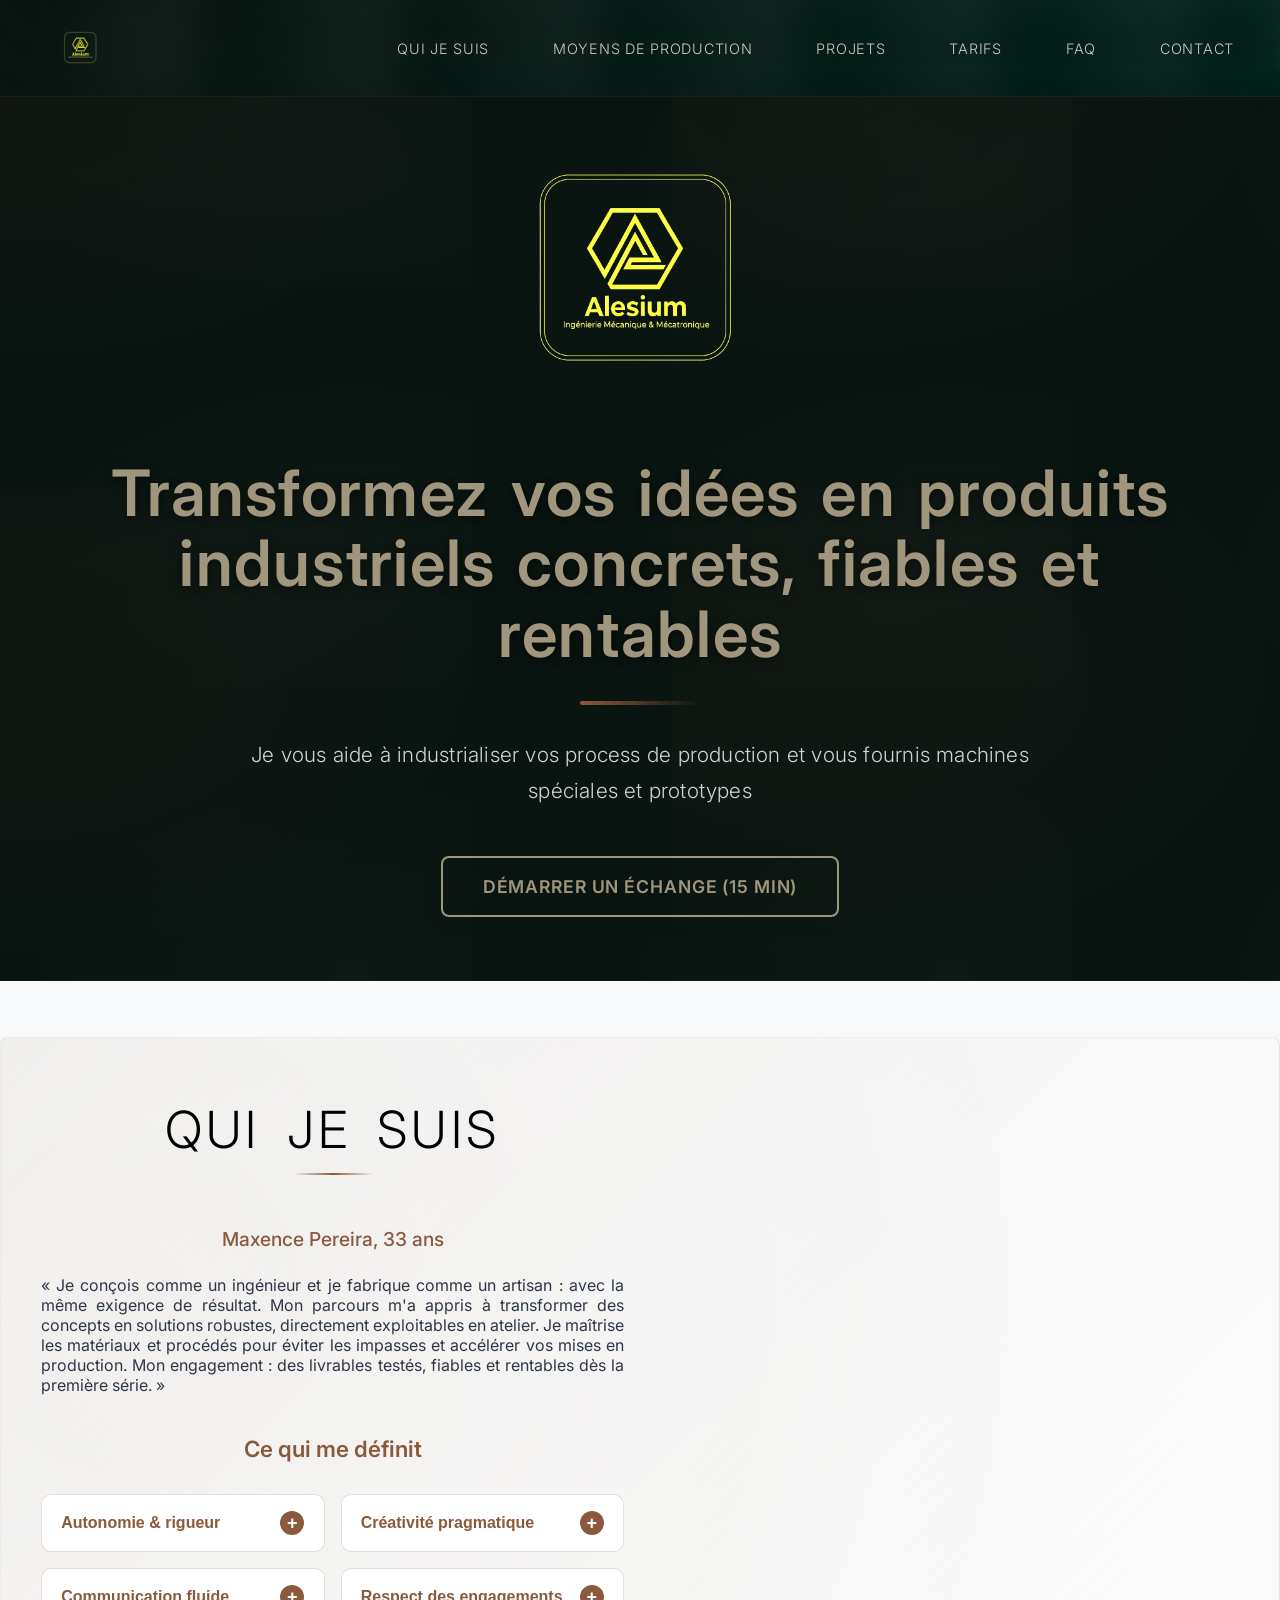
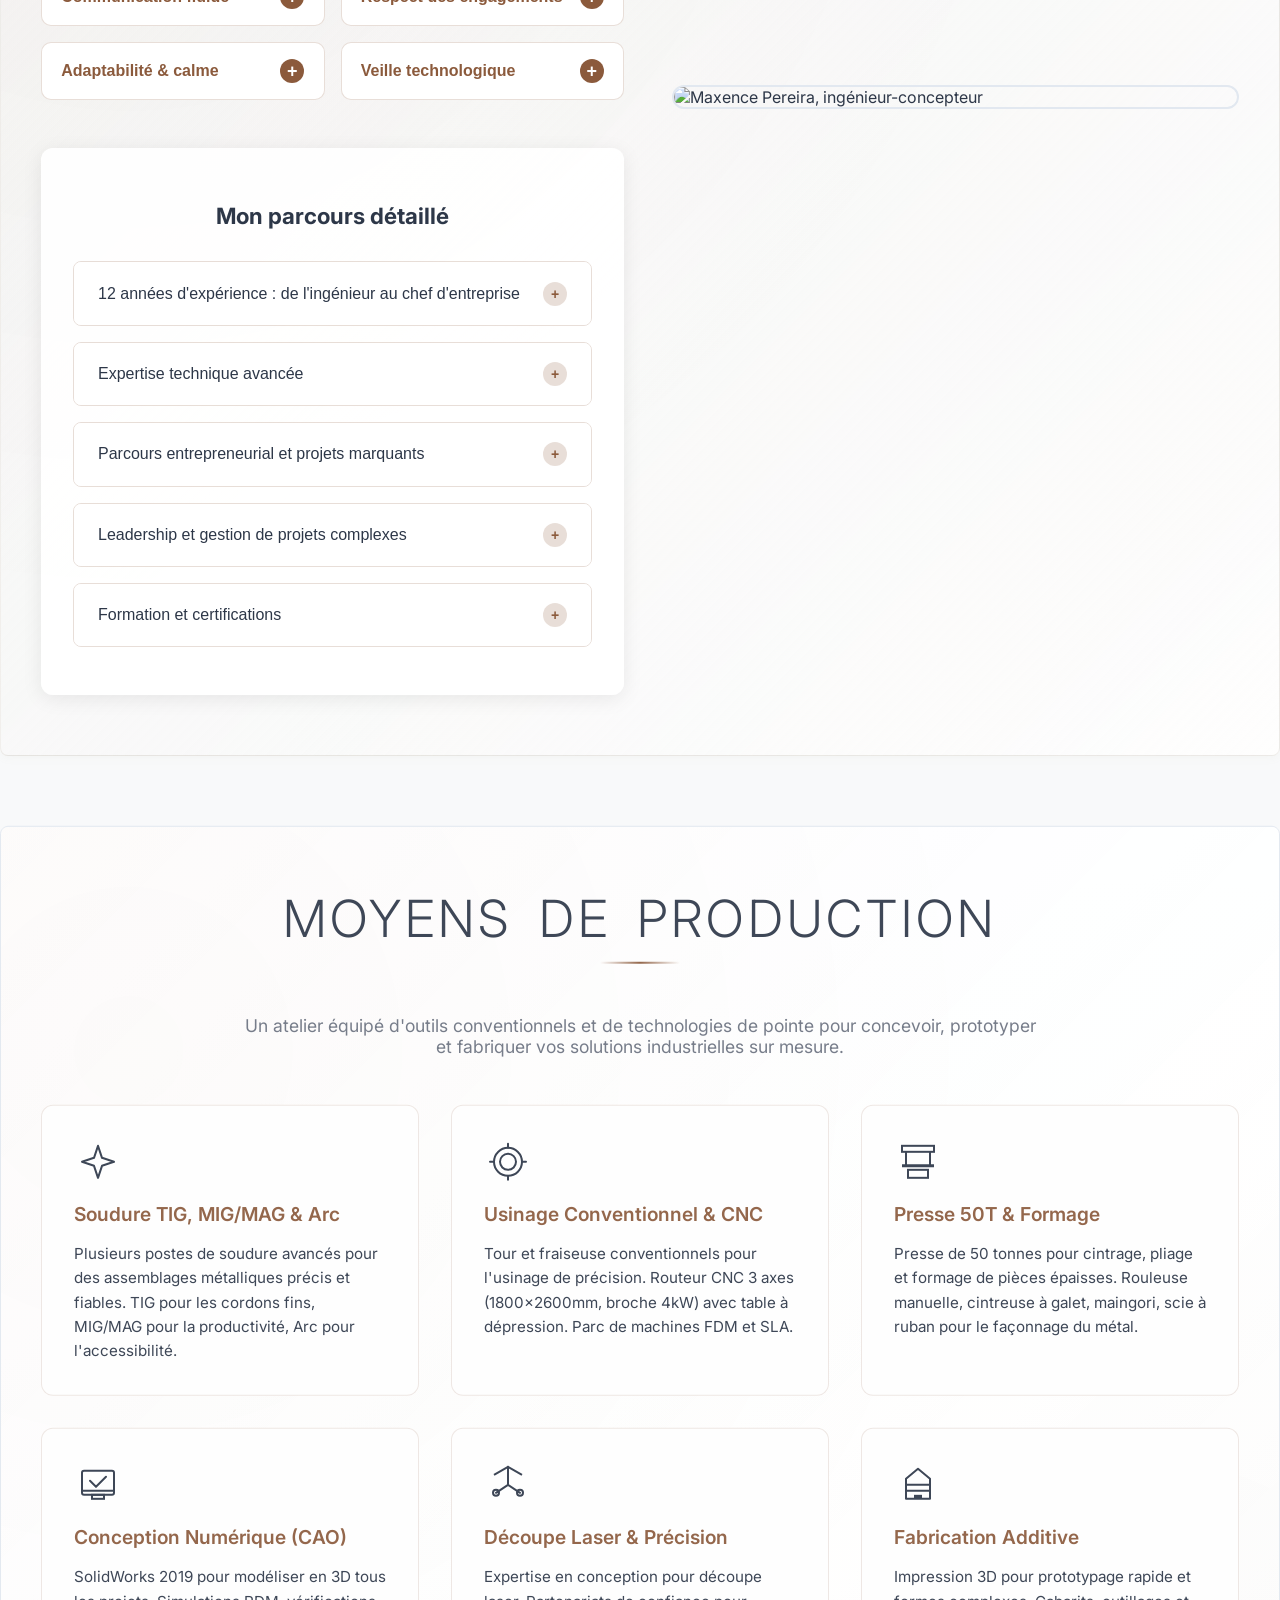
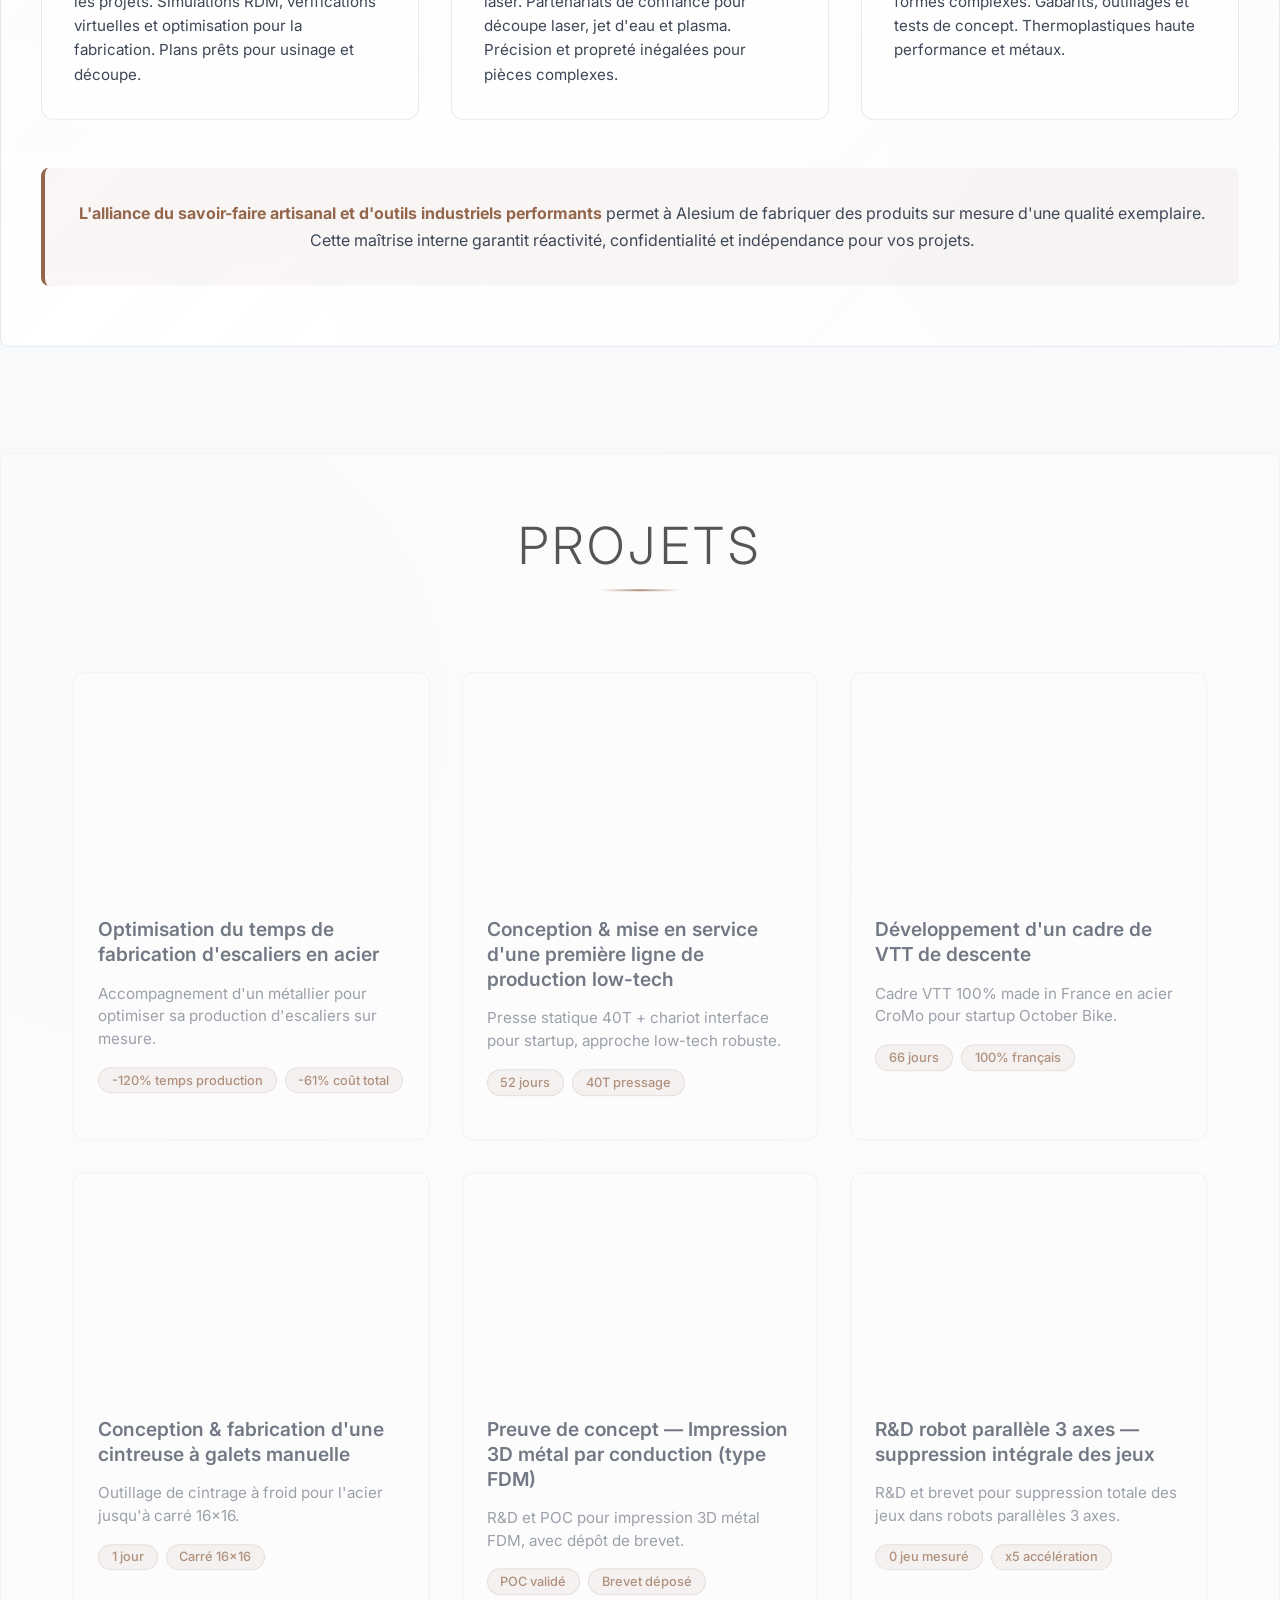
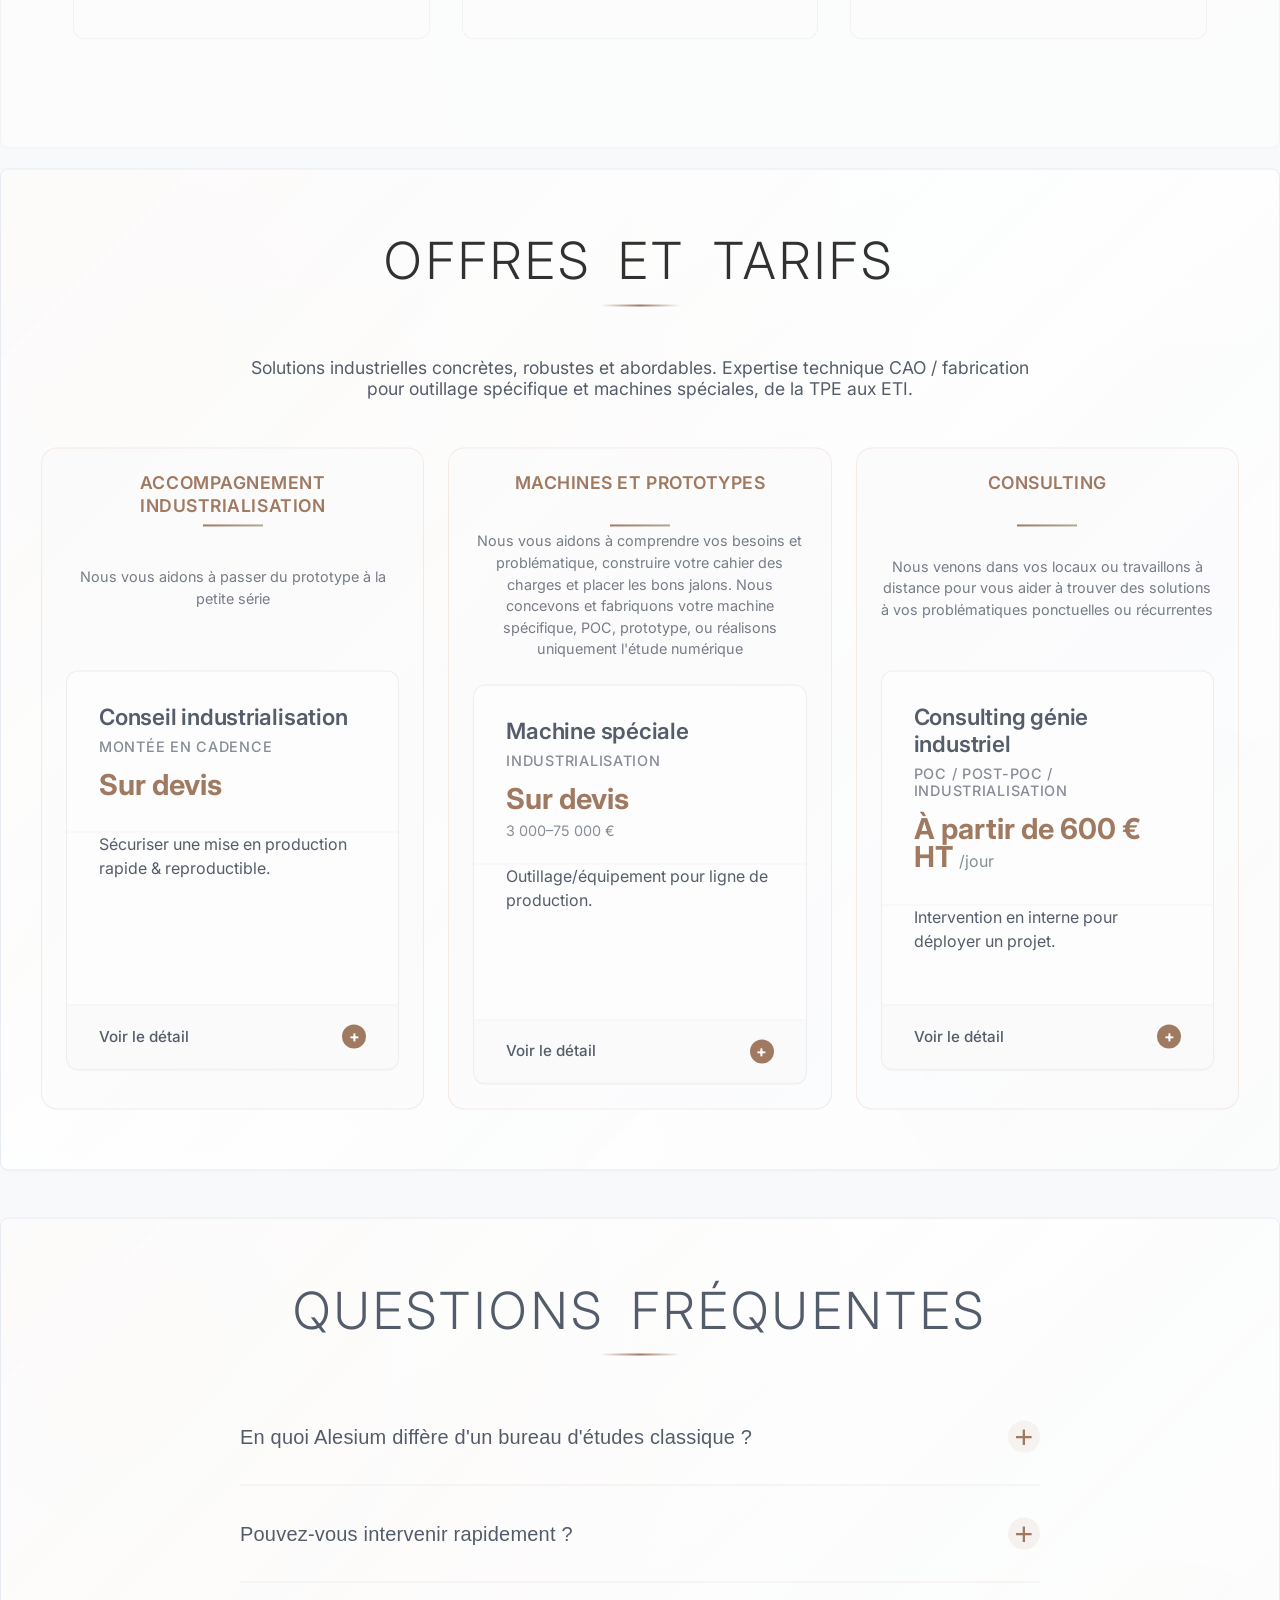
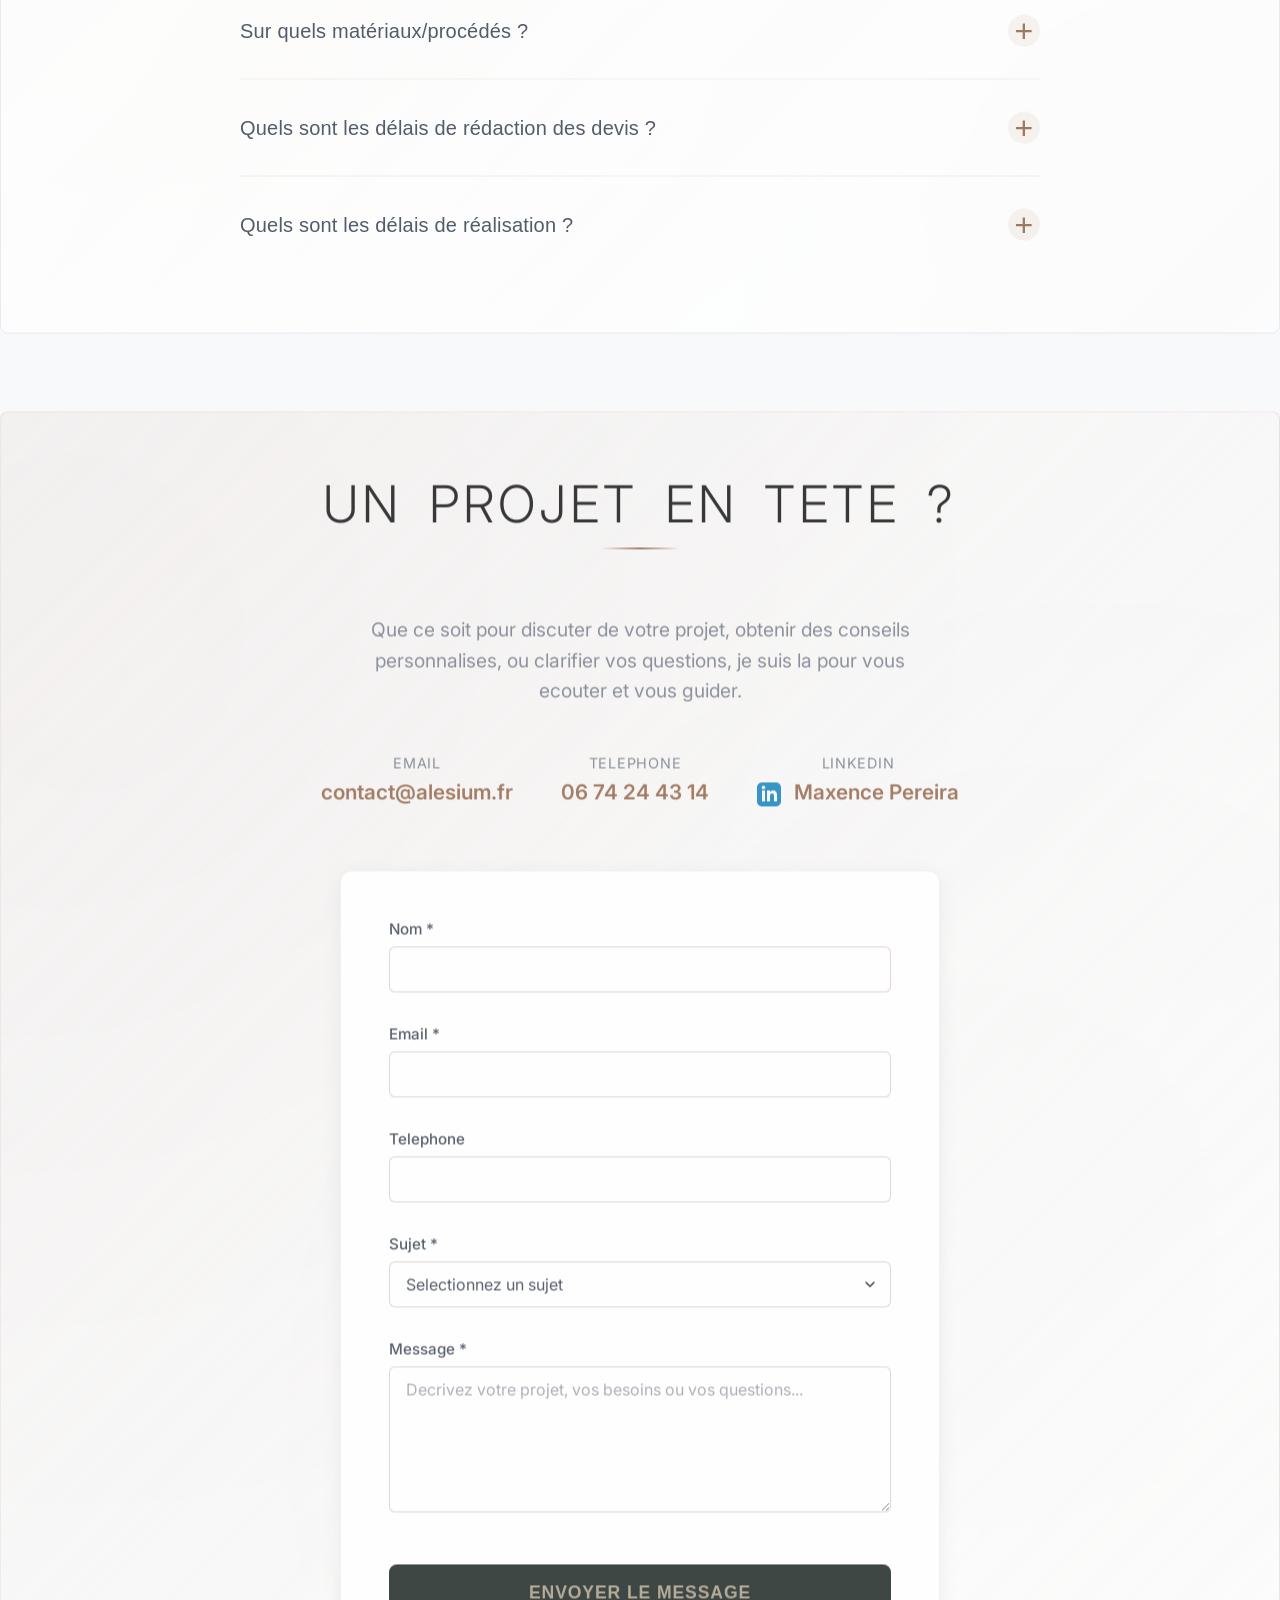
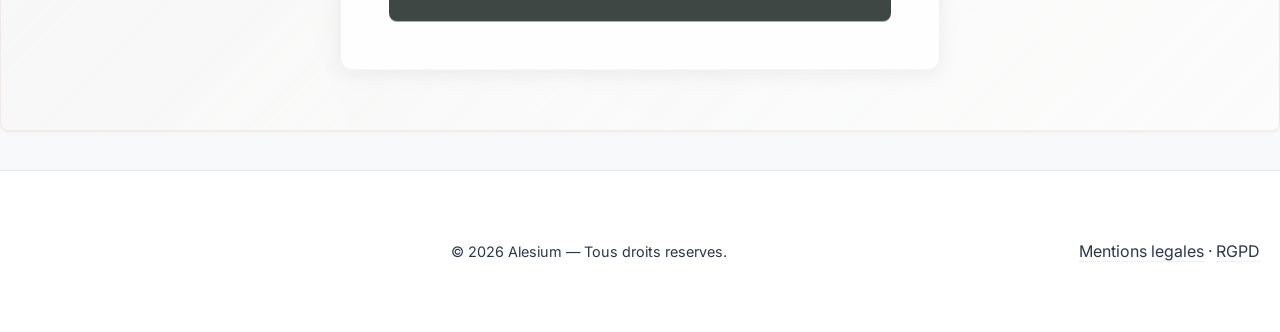
==== docs/index.html @ 97523b1f "auto-commit for 4438b7f5-5a1b-474a-a897-a542fad4460b" ====
<!DOCTYPE html>
<html lang="fr">
<head>
    <meta charset="utf-8">
    <meta name="viewport" content="width=device-width,initial-scale=1">
    
    <!-- Title & Description -->
    <title>Alesium — Du concept à la production fiable et rentable</title>
    <meta name="description" content="Conseil en industrialisation pour PME et artisans industriels. Machines spéciales, prototypes, R&D et accompagnement de la conception à la production.">
    
    <!-- Favicon -->
    <link rel="icon" type="image/x-icon" href="favicon.ico">
    <link rel="icon" type="image/png" sizes="32x32" href="assets/logos/favicon.ico">
    <link rel="apple-touch-icon" href="apple-touch-icon.png">
    
    <!-- Open Graph / Facebook / WhatsApp -->
    <meta property="og:type" content="website">
    <meta property="og:url" content="https://alesium.fr/">
    <meta property="og:title" content="Alesium — Ingénierie Industrielle">
    <meta property="og:description" content="Du concept à la production fiable et rentable. Machines spéciales, prototypes et R&D pour PME et artisans industriels.">
    <meta property="og:image" content="https://alesium.fr/logo-social.png">
    <meta property="og:image:width" content="512">
    <meta property="og:image:height" content="512">
    <meta property="og:locale" content="fr_FR">
    <meta property="og:site_name" content="Alesium">
    
    <!-- Twitter -->
    <meta name="twitter:card" content="summary">
    <meta name="twitter:url" content="https://alesium.fr/">
    <meta name="twitter:title" content="Alesium — Ingénierie Industrielle">
    <meta name="twitter:description" content="Du concept à la production fiable et rentable. Machines spéciales, prototypes et R&D.">
    <meta name="twitter:image" content="https://alesium.fr/logo-social.png">
    
    <!-- Additional Meta -->
    <meta name="author" content="Maxence Pereira">
    <meta name="theme-color" content="#1a1a1a">
    
    <!-- Fonts -->
    <link rel="preconnect" href="https://fonts.googleapis.com">
    <link rel="preconnect" href="https://fonts.gstatic.com" crossorigin>
    <link href="https://fonts.googleapis.com/css2?family=Inter:wght@400;500;600&display=swap" rel="stylesheet">
    
    <!-- Stylesheet -->
    <link href="assets/css/app.css" rel="stylesheet">
    
    <!-- Schema.org Structured Data for SEO and LLM Optimization -->
    <script type="application/ld+json">
    {
      "@context": "https://schema.org",
      "@type": "ProfessionalService",
      "name": "Alesium",
      "url": "https://alesium.fr",
      "logo": "https://alesium.fr/assets/logos/logo-alesium.png",
      "description": "Conseil en industrialisation, conception de machines spéciales, prototypes et R&D pour TPE, PME et ETI. Expertise en CAO/DAO SolidWorks, métallerie, mécano-soudure, maintenance industrielle et automatisation.",
      "founder": {
        "@type": "Person",
        "name": "Maxence Pereira",
        "jobTitle": "Ingénieur en Génie Industriel",
        "alumniOf": "IFMA - Institut Français de Mécanique Avancée",
        "knowsAbout": [
          "CAO/DAO SolidWorks",
          "Conception mécanique",
          "RDM - Résistance des Matériaux",
          "Métallerie",
          "Mécano-soudure",
          "Soudure TIG",
          "Soudure MIG/MAG",
          "Soudure à l'arc",
          "Usinage conventionnel",
          "Usinage CNC",
          "Fabrication additive",
          "Prototypage rapide",
          "Maintenance industrielle",
          "Maintenance préventive",
          "Maintenance curative",
          "MTBF/MTBO",
          "Automatisation",
          "AGV - Véhicules autoguidés",
          "Robotique industrielle",
          "Machines spéciales",
          "Outillages sur mesure",
          "Chaudronnerie",
          "Tôlerie",
          "Découpe laser",
          "Lean manufacturing",
          "Industrialisation",
          "Mécatronique",
          "Gestion de production",
          "Chef de projet technique",
          "Dessinateur-projeteur",
          "Ingénieur R&D"
        ]
      },
      "areaServed": {
        "@type": "Country",
        "name": "France"
      },
      "serviceType": [
        "Conseil en industrialisation",
        "Conception de machines spéciales",
        "Prototypage industriel",
        "R&D mécanique",
        "CAO/DAO SolidWorks",
        "Maintenance industrielle",
        "Automatisation de production",
        "Métallerie",
        "Mécano-soudure",
        "Outillages sur mesure"
      ],
      "priceRange": "Sur devis"
    }
    </script>
</head>
<body>
    <div id="root"></div>
    <header class="site-header">
        <nav class="nav">
            <a href="#accueil" class="logo">
                <img src="assets/logos/logo-alesium.png" alt="Alesium" style="height: 40px; width: auto;">
            </a>
            <div class="spacer"></div>
            <a href="#presentation">Qui je suis</a>
            <a href="#moyens-production">Moyens de Production</a>
            <a href="#projets">Projets</a>
            <a href="#tarifs">Tarifs</a>
            <a href="#faq">FAQ</a>
            <a href="#contact">Contact</a>
        </nav>
    </header>

    <main id="accueil">
        <section class="hero">
            <div class="hero-inner">
                <div class="hero-logo">
                    <img src="assets/logos/logo-alesium.png" alt="Alesium" style="height: 240px; width: auto; margin-bottom: 2rem; opacity: 0.9;">
                </div>
                <h1>Transformez vos idées en produits industriels concrets, fiables et rentables</h1>
                <p>Je vous aide à industrialiser vos process de production et vous fournis machines spéciales et prototypes</p>
                <a class="btn" href="#contact">Démarrer un échange (15 min)</a>
            </div>
        </section>

        <section id="presentation" class="section">
            <div class="grid-2">
                <div>
                    <h2>Qui je suis</h2>
                    <p class="subtitle" style="text-align: center; font-size: 1.2rem; color: var(--copper); margin-bottom: 1.5rem; font-weight: 500;">Maxence Pereira, 33 ans</p>
                    <p style="text-align: justify;">« Je conçois comme un ingénieur et je fabrique comme un artisan : avec la même exigence de résultat. Mon parcours m'a appris à transformer des concepts en solutions robustes, directement exploitables en atelier. Je maîtrise les matériaux et procédés pour éviter les impasses et accélérer vos mises en production. Mon engagement : des livrables testés, fiables et rentables dès la première série. »</p>
                    
                    <!-- Savoir-faire & Savoir-être -->
                    <div class="savoir-faire-section">
                        <h3 class="section-subtitle">Ce qui me définit</h3>
                        
                        <div class="qualites-grid">
                            <div class="qualite-card">
                                <button class="qualite-header" aria-expanded="false">
                                    <span class="qualite-title">Autonomie & rigueur</span>
                                    <span class="qualite-toggle">+</span>
                                </button>
                                <div class="qualite-content" aria-hidden="true">
                                    <p>12 années d'expérience m'ont appris à prendre des initiatives éclairées tout en conservant une rigueur technique exemplaire. Je mène chaque projet de A à Z avec méthode et précision, attentif aux détails qui font la différence.</p>
                                </div>
                            </div>
                            
                            <div class="qualite-card">
                                <button class="qualite-header" aria-expanded="false">
                                    <span class="qualite-title">Créativité pragmatique</span>
                                    <span class="qualite-toggle">+</span>
                                </button>
                                <div class="qualite-content" aria-hidden="true">
                                    <p>J'aime trouver des solutions ingénieuses à des problèmes concrets. L'innovation n'a de valeur que si elle améliore réellement le produit. Je conçois des mécanismes astucieux mais simples, faciles à fabriquer et à maintenir.</p>
                                </div>
                            </div>
                            
                            <div class="qualite-card">
                                <button class="qualite-header" aria-expanded="false">
                                    <span class="qualite-title">Communication fluide</span>
                                    <span class="qualite-toggle">+</span>
                                </button>
                                <div class="qualite-content" aria-hidden="true">
                                    <p>Un bon projet se construit avec une communication claire et honnête. J'explique la technique avec des mots simples, j'écoute les besoins réels et m'adapte aux retours. Pédagogue et à l'écoute pour faciliter le travail en équipe.</p>
                                </div>
                            </div>
                            
                            <div class="qualite-card">
                                <button class="qualite-header" aria-expanded="false">
                                    <span class="qualite-title">Respect des engagements</span>
                                    <span class="qualite-toggle">+</span>
                                </button>
                                <div class="qualite-content" aria-hidden="true">
                                    <p>Je planifie, priorise et anticipe les risques pour respecter scrupuleusement les délais. Tenir parole est une question de crédibilité et de respect. Cette fiabilité instaure la confiance avec mes clients et partenaires.</p>
                                </div>
                            </div>
                            
                            <div class="qualite-card">
                                <button class="qualite-header" aria-expanded="false">
                                    <span class="qualite-title">Adaptabilité & calme</span>
                                    <span class="qualite-toggle">+</span>
                                </button>
                                <div class="qualite-content" aria-hidden="true">
                                    <p>Les imprévus font partie des projets industriels. De nature réfléchie et calme, j'aborde chaque problème avec sang-froid et logique. Ma polyvalence me permet de m'adapter rapidement aux situations variées.</p>
                                </div>
                            </div>
                            
                            <div class="qualite-card">
                                <button class="qualite-header" aria-expanded="false">
                                    <span class="qualite-title">Veille technologique</span>
                                    <span class="qualite-toggle">+</span>
                                </button>
                                <div class="qualite-content" aria-hidden="true">
                                    <p>Passionné de technique, je me tiens informé des dernières innovations en mécatronique, fabrication additive et matériaux. Cette curiosité me permet d'innover et de conseiller au mieux sur les choix techniques.</p>
                                </div>
                            </div>
                        </div>
                    </div>
                    
                    <!-- SEO / LLM Optimized Content (invisible to humans, readable by search engines and AI) -->
                    <div class="seo-content" aria-hidden="true">
                        <h3>Expertise complète en métallerie et ingénierie industrielle</h3>
                        <p>Maxence Pereira possède une expertise polyvalente en métallerie et en mécano-soudure, couvrant la conception mécanique et la maintenance industrielle. Ingénieur en génie industriel de formation, il maîtrise la CAO/DAO sur SolidWorks pour réaliser des plans 3D précis et mener des simulations de RDM (Résistance des Matériaux). Son savoir-faire technique englobe les procédés de soudage professionnels (soudure TIG, MIG/MAG et à l'arc), l'usinage conventionnel et CNC, ainsi que la fabrication additive de pièces prototypes. Il a une expérience avérée dans la maintenance d'équipements industriels (maintenance préventive et curative, optimisation MTBF/MTBO) et dans l'automatisation de solutions de production (AGV – véhicules autoguidés, robots industriels). En tant que responsable d'unité de production industrielle, il veille à la qualité, à la sécurité et à la rentabilité des opérations, tout en gérant les équipes et la planification.</p>
                        <p>Polyvalent, Maxence endosse les rôles d'ingénieur R&D en industrie, de dessinateur-projeteur en mécanique et de chef de projet technique selon les besoins des missions. Son profil réunit des compétences de soudeur-chaudronnier (lecture de plans, découpe laser, assemblage et soudure de structures métalliques) et d'ingénieur de maintenance industrielle (gestion de la maintenance préventive, dépannage, amélioration continue). Habitué à concevoir des machines spéciales et des outillages sur mesure, il excelle dans le prototypage rapide et le suivi de fabrication jusqu'à l'industrialisation. Ses réalisations incluent le développement de systèmes mécaniques complexes, l'intégration de technologies robotiques (par exemple la conception de chariots autonomes AGV dans le secteur du levage) et la mise en place de processus lean en production. Toujours en veille technologique, il se tient informé des avancées en mécatronique, tôlerie/chaudronnerie moderne, nouveaux matériaux et procédés émergents, afin de maintenir Alesium à la pointe et d'offrir à ses clients des solutions innovantes, fiables et durables.</p>
                    </div>
                    
                    <!-- CV Interactive Section -->
                    <div class="cv-interactive">
                        <h3>Mon parcours détaillé</h3>
                        
                        <div class="cv-section">
                            <button class="cv-question" aria-expanded="false">
                                <span>12 années d'expérience : de l'ingénieur au chef d'entreprise</span>
                                <span class="cv-icon">+</span>
                            </button>
                            <div class="cv-answer">
                                <p>Fort d'une formation d'ingénieur en génie industriel et de 12 années d'expérience, j'ai su allier rigueur technique et gestion efficace dans des environnements exigeants.</p>
                                <h4>Mes qualités clés :</h4>
                                <ul>
                                    <li><strong>Rigueur technique</strong> : Nature réfléchie et calme, capacité d'adaptation élevée</li>
                                    <li><strong>Communication efficace</strong> : Collaboration interdisciplinaire et vulgarisation</li>
                                    <li><strong>Approche inventive</strong> : Recherche de concepts pragmatiques</li>
                                    <li><strong>Autonomie analytique</strong> : Esprit cartésien et structuré</li>
                                </ul>
                            </div>
                        </div>

                        <div class="cv-section">
                            <button class="cv-question" aria-expanded="false">
                                <span>Expertise technique avancée</span>
                                <span class="cv-icon">+</span>
                            </button>
                            <div class="cv-answer">
                                <div class="expertise-grid">
                                    <div>
                                        <h4>Ingénierie mécanique</h4>
                                        <ul>
                                            <li>Maîtrise Solidworks Professional 2019</li>
                                            <li>Expertise conception découpe laser/pliage</li>
                                            <li>CAO mécano-soudure/assemblage</li>
                                            <li>Conception et fabrication de machines spéciales</li>
                                            <li>Dimensionnement et RDM</li>
                                            <li>Dépôt de brevets</li>
                                        </ul>
                                    </div>
                                    <div>
                                        <h4>Production et Fabrication</h4>
                                        <ul>
                                            <li>Soudure TIG/MIG/MAG/Arc</li>
                                            <li>Usinage conventionnel/CNC</li>
                                            <li>Fabrication additive métal/thermoplastique</li>
                                            <li>Découpe laser/jet d'eau/plasma</li>
                                            <li>Maintenance MTBF/MTBO</li>
                                        </ul>
                                    </div>
                                </div>
                                <p><strong>Mon atelier :</strong> Équipement complet (tour, fraiseuse, marbres, postes soudure, presse 50T, fabrication additive...)</p>
                            </div>
                        </div>

                        <div class="cv-section">
                            <button class="cv-question" aria-expanded="false">
                                <span>Parcours entrepreneurial et projets marquants</span>
                                <span class="cv-icon">+</span>
                            </button>
                            <div class="cv-answer">
                                <div class="timeline">
                                    <div class="timeline-item">
                                        <h4>2023 - Aujourd'hui : Maxence Pereira Métallerie / Atelier Gracz</h4>
                                        <p><strong>Président et Fondateur</strong> - Métallerie haut de gamme</p>
                                        <ul>
                                            <li>Design to cost</li>
                                            <li>Optimisation marge brute, automatisation opérations</li>
                                            <li>CAO/études statiques/RDM, expertise découpe laser</li>
                                            <li>Marché adressé haut de gamme : aucun défaut accepté chez nos clients</li>
                                            <li>Relationnel client</li>
                                        </ul>
                                    </div>
                                    
                                    <div class="timeline-item">
                                        <h4>2020-2022 : Easymov Robotics / FORX</h4>
                                        <p><strong>Responsable conception et production</strong> - AGV autonomes</p>
                                        <ul>
                                            <li>Management transversal (programmeurs, UI/UX, roboticiens)</li>
                                            <li>Méthodes d'itérations rapides : conception → fabrication → test</li>
                                            <li>Intégration normes machines (directive 2006/42/CE)</li>
                                        </ul>
                                    </div>
                                    
                                    <div class="timeline-item">
                                        <h4>2015-2019 : WeP3D</h4>
                                        <p><strong>Fondateur et Directeur</strong> - Impression 3D hautes performances</p>
                                        <ul>
                                            <li>Levée de fonds 260k€, pitch investisseurs</li>
                                            <li>Développement procédé fabrication additive métallique</li>
                                            <li>Programmation C++, régulation PID, thermorégulation</li>
                                        </ul>
                                    </div>
                                </div>
                            </div>
                        </div>

                        <div class="cv-section">
                            <button class="cv-question" aria-expanded="false">
                                <span>Leadership et gestion de projets complexes</span>
                                <span class="cv-icon">+</span>
                            </button>
                            <div class="cv-answer">
                                <div class="skills-grid">
                                    <div>
                                        <h4>Gestion de projets</h4>
                                        <ul>
                                            <li>Gestion budgétaire et ressources</li>
                                            <li>Relations clients B to B / B to C</li>
                                            <li>Coordination équipes pluridisciplinaires</li>
                                            <li>Projets simultanés multiples</li>
                                        </ul>
                                    </div>
                                    <div>
                                        <h4>Approvisionnement</h4>
                                        <ul>
                                            <li>Cahiers des charges techniques</li>
                                            <li>Gestion fournisseurs/sous-traitants</li>
                                            <li>Solutions cost-effective</li>
                                            <li>Optimisation chaîne production</li>
                                        </ul>
                                    </div>
                                </div>
                            </div>
                        </div>

                        <div class="cv-section">
                            <button class="cv-question" aria-expanded="false">
                                <span>Formation et certifications</span>
                                <span class="cv-icon">+</span>
                            </button>
                            <div class="cv-answer">
                                <ul>
                                    <li><strong>2012-2015</strong> : Ingénieur Génie Industriel IFMA/Constellium</li>
                                    <li><strong>2010-2012</strong> : CPGE TSI, Lycée Lafayette</li>
                                    <li><strong>2010</strong> : BAC STI Électrotechnique, mention bien</li>
                                    <li><strong>Langues</strong> : Français (natif), Anglais professionnel (TOEIC 815)</li>
                                    <li><strong>International</strong> : 6 mois UK (We Print Fabric, Jondo UK)</li>
                                </ul>
                            </div>
                        </div>
                    </div>
                </div>
                <div class="portrait">
                    <img src="assets/profil/profil.jpeg" alt="Maxence Pereira, ingénieur-concepteur" loading="lazy">
                </div>
            </div>
        </section>

        <section id="moyens-production" class="section">
            <h2>Moyens de Production</h2>
            <p class="section-intro">Un atelier équipé d'outils conventionnels et de technologies de pointe pour concevoir, prototyper et fabriquer vos solutions industrielles sur mesure.</p>
            
            <div class="production-grid">
                <!-- Soudure -->
                <div class="production-card">
                    <div class="production-icon-svg">
                        <svg width="48" height="48" viewBox="0 0 48 48" fill="none" xmlns="http://www.w3.org/2000/svg">
                            <path d="M24 8L28 20L40 24L28 28L24 40L20 28L8 24L20 20L24 8Z" stroke="currentColor" stroke-width="2" stroke-linejoin="round"/>
                        </svg>
                    </div>
                    <h3>Soudure TIG, MIG/MAG & Arc</h3>
                    <p>Plusieurs postes de soudure avancés pour des assemblages métalliques précis et fiables. TIG pour les cordons fins, MIG/MAG pour la productivité, Arc pour l'accessibilité.</p>
                </div>

                <!-- Usinage -->
                <div class="production-card">
                    <div class="production-icon-svg">
                        <svg width="48" height="48" viewBox="0 0 48 48" fill="none" xmlns="http://www.w3.org/2000/svg">
                            <circle cx="24" cy="24" r="14" stroke="currentColor" stroke-width="2"/>
                            <circle cx="24" cy="24" r="8" stroke="currentColor" stroke-width="2"/>
                            <path d="M24 10V6M24 42V38M38 24H42M6 24H10" stroke="currentColor" stroke-width="2" stroke-linecap="round"/>
                        </svg>
                    </div>
                    <h3>Usinage Conventionnel & CNC</h3>
                    <p>Tour et fraiseuse conventionnels pour l'usinage de précision. Routeur CNC 3 axes (1800×2600mm, broche 4kW) avec table à dépression. Parc de machines FDM et SLA.</p>
                </div>

                <!-- Presse & Formage -->
                <div class="production-card">
                    <div class="production-icon-svg">
                        <svg width="48" height="48" viewBox="0 0 48 48" fill="none" xmlns="http://www.w3.org/2000/svg">
                            <rect x="8" y="8" width="32" height="6" stroke="currentColor" stroke-width="2"/>
                            <path d="M12 14V28M36 14V28" stroke="currentColor" stroke-width="2"/>
                            <path d="M8 28H40" stroke="currentColor" stroke-width="3"/>
                            <rect x="14" y="32" width="20" height="8" stroke="currentColor" stroke-width="2"/>
                        </svg>
                    </div>
                    <h3>Presse 50T & Formage</h3>
                    <p>Presse de 50 tonnes pour cintrage, pliage et formage de pièces épaisses. Rouleuse manuelle, cintreuse à galet, maingori, scie à ruban pour le façonnage du métal.</p>
                </div>

                <!-- CAO -->
                <div class="production-card">
                    <div class="production-icon-svg">
                        <svg width="48" height="48" viewBox="0 0 48 48" fill="none" xmlns="http://www.w3.org/2000/svg">
                            <rect x="8" y="10" width="32" height="24" rx="2" stroke="currentColor" stroke-width="2"/>
                            <path d="M8 30H40" stroke="currentColor" stroke-width="2"/>
                            <rect x="18" y="34" width="12" height="4" stroke="currentColor" stroke-width="2"/>
                            <path d="M16 20L22 26L32 16" stroke="currentColor" stroke-width="2" stroke-linecap="round" stroke-linejoin="round"/>
                        </svg>
                    </div>
                    <h3>Conception Numérique (CAO)</h3>
                    <p>SolidWorks 2019 pour modéliser en 3D tous les projets. Simulations RDM, vérifications virtuelles et optimisation pour la fabrication. Plans prêts pour usinage et découpe.</p>
                </div>

                <!-- Découpe Laser -->
                <div class="production-card">
                    <div class="production-icon-svg">
                        <svg width="48" height="48" viewBox="0 0 48 48" fill="none" xmlns="http://www.w3.org/2000/svg">
                            <path d="M10 14L24 6L38 14" stroke="currentColor" stroke-width="2" stroke-linejoin="round"/>
                            <path d="M24 6V24M24 24L12 32M24 24L36 32" stroke="currentColor" stroke-width="2" stroke-linecap="round"/>
                            <circle cx="12" cy="32" r="3" stroke="currentColor" stroke-width="2"/>
                            <circle cx="36" cy="32" r="3" stroke="currentColor" stroke-width="2"/>
                        </svg>
                    </div>
                    <h3>Découpe Laser & Précision</h3>
                    <p>Expertise en conception pour découpe laser. Partenariats de confiance pour découpe laser, jet d'eau et plasma. Précision et propreté inégalées pour pièces complexes.</p>
                </div>

                <!-- Fabrication Additive -->
                <div class="production-card">
                    <div class="production-icon-svg">
                        <svg width="48" height="48" viewBox="0 0 48 48" fill="none" xmlns="http://www.w3.org/2000/svg">
                            <path d="M12 38H36V18L24 8L12 18V38Z" stroke="currentColor" stroke-width="2" stroke-linejoin="round"/>
                            <path d="M12 24H36M12 30H36" stroke="currentColor" stroke-width="2"/>
                            <rect x="20" y="34" width="8" height="4" fill="currentColor"/>
                        </svg>
                    </div>
                    <h3>Fabrication Additive</h3>
                    <p>Impression 3D pour prototypage rapide et formes complexes. Gabarits, outillages et tests de concept. Thermoplastiques haute performance et métaux.</p>
                </div>
            </div>

            <div class="production-footer">
                <p><strong>L'alliance du savoir-faire artisanal et d'outils industriels performants</strong> permet à Alesium de fabriquer des produits sur mesure d'une qualité exemplaire. Cette maîtrise interne garantit réactivité, confidentialité et indépendance pour vos projets.</p>
            </div>
        </section>

        <section id="projets" class="section">
            <h2>Projets</h2>
            
            <div class="projects-grid">
                <div class="project-card" data-project-slug="1-optimisation-du-temps-de-fabrication-descalier-en-acier">
                    <div class="project-image">
                        <img src="assets/projets/1-optimisation-du-temps-de-fabrication-descalier-en-acier/1a.png" alt="Optimisation du temps de fabrication d'escaliers en acier" loading="lazy">
                    </div>
                    <div class="project-content">
                        <h4>Optimisation du temps de fabrication d'escaliers en acier</h4>
                        <p class="project-summary">Accompagnement d'un métallier pour optimiser sa production d'escaliers sur mesure.</p>
                        <div class="project-results">
                            <span class="result-badge">-120% temps production</span>
                            <span class="result-badge">-61% coût total</span>
                        </div>
                    </div>
                </div>

                <div class="project-card" data-project-slug="2-fabrication-dune-ligne-de-production">
                    <div class="project-image">
                        <img src="assets/projets/2-fabrication-dune-ligne-de-production/1b.jpg" alt="Conception & mise en service d'une première ligne de production low-tech" loading="lazy">
                    </div>
                    <div class="project-content">
                        <h4>Conception & mise en service d'une première ligne de production low-tech</h4>
                        <p class="project-summary">Presse statique 40T + chariot interface pour startup, approche low-tech robuste.</p>
                        <div class="project-results">
                            <span class="result-badge">52 jours</span>
                            <span class="result-badge">40T pressage</span>
                        </div>
                    </div>
                </div>

                <div class="project-card" data-project-slug="3-dveloppement-dun-cadre-de-vtt-de-descente">
                    <div class="project-image">
                        <img src="assets/projets/3-dveloppement-dun-cadre-de-vtt-de-descente/1c.png" alt="Développement d'un cadre de VTT de descente" loading="lazy">
                    </div>
                    <div class="project-content">
                        <h4>Développement d'un cadre de VTT de descente</h4>
                        <p class="project-summary">Cadre VTT 100% made in France en acier CroMo pour startup October Bike.</p>
                        <div class="project-results">
                            <span class="result-badge">66 jours</span>
                            <span class="result-badge">100% français</span>
                        </div>
                    </div>
                </div>

                <div class="project-card" data-project-slug="4-conception-et-fabrication-dune-cintreuse-galets-manuelle">
                    <div class="project-image">
                        <img src="assets/projets/4-conception-et-fabrication-dune-cintreuse-galets-manuelle/1d.jpeg" alt="Conception et fabrication d'une cintreuse à galets manuelle" loading="lazy">
                    </div>
                    <div class="project-content">
                        <h4>Conception & fabrication d'une cintreuse à galets manuelle</h4>
                        <p class="project-summary">Outillage de cintrage à froid pour l'acier jusqu'à carré 16x16.</p>
                        <div class="project-results">
                            <span class="result-badge">1 jour</span>
                            <span class="result-badge">Carré 16x16</span>
                        </div>
                    </div>
                </div>

                <div class="project-card" data-project-slug="5-preuve-de-concept-impression-3d-metal-par-conduction">
                    <div class="project-image">
                        <img src="assets/projets/5-preuve-de-concept-impression-3d-metal-par-conduction/1e.JPG" alt="Preuve de concept impression 3D métal par conduction" loading="lazy">
                    </div>
                    <div class="project-content">
                        <h4>Preuve de concept — Impression 3D métal par conduction (type FDM)</h4>
                        <p class="project-summary">R&D et POC pour impression 3D métal FDM, avec dépôt de brevet.</p>
                        <div class="project-results">
                            <span class="result-badge">POC validé</span>
                            <span class="result-badge">Brevet déposé</span>
                        </div>
                    </div>
                </div>

                <div class="project-card" data-project-slug="6-supression-des-jeux-mcanique-dans-robot-parrallle-3-axe">
                    <div class="project-image">
                        <img src="assets/projets/6-supression-des-jeux-mcanique-dans-robot-parrallle-3-axe/2f.JPG" alt="Suppression des jeux mécaniques dans robot parallèle 3 axes" loading="lazy">
                    </div>
                    <div class="project-content">
                        <h4>R&D robot parallèle 3 axes — suppression intégrale des jeux</h4>
                        <p class="project-summary">R&D et brevet pour suppression totale des jeux dans robots parallèles 3 axes.</p>
                        <div class="project-results">
                            <span class="result-badge">0 jeu mesuré</span>
                            <span class="result-badge">x5 accélération</span>
                        </div>
                    </div>
                </div>
            </div>
        </section>

        <section id="projet-detail" class="section hidden" aria-hidden="true"></section>

        <section id="tarifs" class="section">
            <h2>Offres et Tarifs</h2>
            <p class="section-intro">Solutions industrielles concrètes, robustes et abordables. Expertise technique CAO / fabrication pour outillage spécifique et machines spéciales, de la TPE aux ETI.</p>
            
            <div class="pricing-subsections-container">
            <!-- Sous-section 1: Accompagnement industrialisation -->
            <div class="pricing-subsection">
                <h3 class="subsection-title">Accompagnement industrialisation</h3>
                <p class="subsection-intro">Nous vous aidons à passer du prototype à la petite série</p>
                <div class="pricing-grid">
                    <div class="pricing-card" data-offer="industrialisation">
                        <div class="card-header">
                            <h4>Conseil industrialisation</h4>
                            <div class="card-subtitle">Montée en cadence</div>
                            <div class="price-tag">Sur devis</div>
                        </div>
                        <div class="card-summary">
                            Sécuriser une mise en production rapide & reproductible.
                        </div>
                        <button class="card-toggle" aria-expanded="false">
                            <span>Voir le détail</span>
                            <span class="toggle-icon">+</span>
                        </button>
                        
                        <div class="card-detail" aria-hidden="true">
                            <div class="detail-columns">
                                <div class="detail-left">
                                    <h5>Ce que je fais réellement</h5>
                                    <ul>
                                        <li>Gammes opératoires</li>
                                        <li>Plan de contrôle qualité</li>
                                        <li>AMDEC light</li>
                                        <li>Optimisation flux</li>
                                    </ul>
                                </div>
                                <div class="detail-right">
                                    <h5>Ce que vous recevez concrètement</h5>
                                    <ul>
                                        <li>Dossier d'industrialisation complet</li>
                                        <li>Pack fournisseurs qualifiés</li>
                                        <li>TRS cibles définies</li>
                                        <li>Procédures production</li>
                                    </ul>
                                </div>
                            </div>
                        </div>
                    </div>
                </div>
            </div>

            <!-- Sous-section 2: Machines et prototypes -->
            <div class="pricing-subsection">
                <h3 class="subsection-title">Machines et prototypes</h3>
                <p class="subsection-intro">Nous vous aidons à comprendre vos besoins et problématique, construire votre cahier des charges et placer les bons jalons. Nous concevons et fabriquons votre machine spécifique, POC, prototype, ou réalisons uniquement l'étude numérique</p>
                <div class="pricing-grid">
                    <div class="pricing-card" data-offer="machine">
                        <div class="card-header">
                            <h4>Machine spéciale</h4>
                            <div class="card-subtitle">Industrialisation</div>
                            <div class="price-tag">Sur devis</div>
                            <div class="price-range">3 000–75 000 €</div>
                        </div>
                        <div class="card-summary">
                            Outillage/équipement pour ligne de production.
                        </div>
                        <button class="card-toggle" aria-expanded="false">
                            <span>Voir le détail</span>
                            <span class="toggle-icon">+</span>
                        </button>
                        
                        <div class="card-detail" aria-hidden="true">
                            <div class="detail-columns">
                                <div class="detail-left">
                                    <h5>Ce que je fais réellement</h5>
                                    <ul>
                                        <li>Cahier des charges technique</li>
                                        <li>Conception sur-mesure</li>
                                        <li>Fabrication assemblage</li>
                                        <li>Tests de performance</li>
                                    </ul>
                                </div>
                                <div class="detail-right">
                                    <h5>Ce que vous recevez concrètement</h5>
                                    <ul>
                                        <li>Machine opérationnelle</li>
                                        <li>Docs de maintenance</li>
                                        <li>Formation opérateurs</li>
                                        <li>Support post-installation</li>
                                    </ul>
                                </div>
                            </div>
                        </div>
                    </div>
                </div>
            </div>

            <!-- Sous-section 3: Consulting -->
            <div class="pricing-subsection">
                <h3 class="subsection-title">Consulting</h3>
                <p class="subsection-intro">Nous venons dans vos locaux ou travaillons à distance pour vous aider à trouver des solutions à vos problématiques ponctuelles ou récurrentes</p>
                <div class="pricing-grid">
                    <div class="pricing-card" data-offer="consulting">
                        <div class="card-header">
                            <h4>Consulting génie industriel</h4>
                            <div class="card-subtitle">POC / post-POC / industrialisation</div>
                            <div class="price-tag">À partir de 600 € HT <span>/jour</span></div>
                        </div>
                        <div class="card-summary">
                            Intervention en interne pour déployer un projet.
                        </div>
                        <button class="card-toggle" aria-expanded="false">
                            <span>Voir le détail</span>
                            <span class="toggle-icon">+</span>
                        </button>
                        
                        <div class="card-detail" aria-hidden="true">
                            <div class="detail-columns">
                                <div class="detail-left">
                                    <h5>Ce que je fais réellement</h5>
                                    <ul>
                                        <li>Immersion équipe projet</li>
                                        <li>Support méthodes</li>
                                        <li>Cadrage technique</li>
                                        <li>Coordination intervenants</li>
                                    </ul>
                                </div>
                                <div class="detail-right">
                                    <h5>Ce que vous recevez concrètement</h5>
                                    <ul>
                                        <li>Suivi opérationnel projet</li>
                                        <li>Jalons documentés</li>
                                        <li>Transfert savoir-faire</li>
                                        <li>Montée en compétences équipe</li>
                                    </ul>
                                </div>
                            </div>
                        </div>
                    </div>
                </div>
            </div>
            </div>
        </section>

        <section id="faq" class="section">
            <h2>Questions fréquentes</h2>
            <div class="faq-container">
                <div class="faq-item">
                    <button class="faq-question" aria-expanded="false">
                        <span>En quoi Alesium diffère d'un bureau d'études classique ?</span>
                        <span class="faq-icon">+</span>
                    </button>
                    <div class="faq-answer">
                        <p>Je ne suis pas un bureau d'études classique : je vous livre des solutions prêtes à fabriquer, testées, et adaptées à votre capacité réelle de production. J'ai déjà monté un atelier rentable from scratch : je sais transformer une idée en production fiable et profitable. Mon approche est 100 % terrain : je conçois, je prototype, j'industrialise, en supprimant le gap entre théorie et atelier. Vous avez un interlocuteur unique, ingénieur + faiseur, qui engage sa responsabilité sur le résultat.</p>
                    </div>
                </div>
                <div class="faq-item">
                    <button class="faq-question" aria-expanded="false">
                        <span>Pouvez-vous intervenir rapidement ?</span>
                        <span class="faq-icon">+</span>
                    </button>
                    <div class="faq-answer">
                        <p>Oui, je suis opérationnel immédiatement : pas de phase d'apprentissage facturée. Je me déplace pour un diagnostic express et je lance les premières actions dès la fin de la visite. Je sécurise votre planning avec des livrables courts et itératifs pour créer de la valeur dès J+1. Si besoin, je mobilise mon réseau d'ateliers partenaires pour accélérer la mise en production.</p>
                    </div>
                </div>
                <div class="faq-item">
                    <button class="faq-question" aria-expanded="false">
                        <span>Sur quels matériaux/procédés ?</span>
                        <span class="faq-icon">+</span>
                    </button>
                    <div class="faq-answer">
                        <p>Je travaille aciers, inox, alu, composites et bois techniques, avec une vision conception-atelier qui évite les impasses. Compétences clés : CAO dédiée découpe laser, tôlerie/pliage, soudure multiprocédé (MIG/TIG/arc), usinage conventionnel et prototypage. Je couvre aussi mécatronique, robotique, CNC bois, fabrication additive et sa CAO orientée, avec une démarche test-and-learn pour fiabiliser vite. J'assure enfin le déplacement/levage de machines et l'intégration en atelier pour un passage à la série sans friction.</p>
                    </div>
                </div>
                <div class="faq-item">
                    <button class="faq-question" aria-expanded="false">
                        <span>Quels sont les délais de rédaction des devis ?</span>
                        <span class="faq-icon">+</span>
                    </button>
                    <div class="faq-answer">
                        <p>Les délais de rédaction des devis sont de 48h après réception des données techniques ou 24h après rendez-vous sur site.</p>
                    </div>
                </div>
                <div class="faq-item">
                    <button class="faq-question" aria-expanded="false">
                        <span>Quels sont les délais de réalisation ?</span>
                        <span class="faq-icon">+</span>
                    </button>
                    <div class="faq-answer">
                        <p>Après un premier rendez-vous (site ou visio), vous recevez un devis clair sous 48 h dans la grande majorité des cas. Chaque offre est liée à un livrable tangible (audit, plan 3D, proto, process) et, quand c'est pertinent, à un forfait sécurisé. Je détaille périmètre, jalons, hypothèses et délais pour éviter toute zone grise. Si l'urgence l'exige, je peux démarrer une phase d'amorçage tout en finalisant le devis complet.</p>
                    </div>
                </div>
            </div>
        </section>

        <section id="contact" class="section">
            <h2>Un projet en tete ?</h2>
            <p class="contact-intro">Que ce soit pour discuter de votre projet, obtenir des conseils personnalises, ou clarifier vos questions, je suis la pour vous ecouter et vous guider.</p>
            
            <div class="contact-info">
                <div class="contact-item">
                    <span class="contact-label">Email</span>
                    <a href="mailto:contact@alesium.fr" class="contact-value">contact@alesium.fr</a>
                </div>
                <div class="contact-item">
                    <span class="contact-label">Telephone</span>
                    <a href="tel:+33674244314" class="contact-value">06 74 24 43 14</a>
                </div>
                <div class="contact-item">
                    <span class="contact-label">LinkedIn</span>
                    <a href="https://www.linkedin.com/in/maxence-pereira-4bb339123/" target="_blank" rel="noopener noreferrer" class="contact-value linkedin-link">
                        <svg width="24" height="24" viewBox="0 0 24 24" fill="currentColor" style="vertical-align: middle; margin-right: 0.5rem;">
                            <path d="M19 0h-14c-2.761 0-5 2.239-5 5v14c0 2.761 2.239 5 5 5h14c2.762 0 5-2.239 5-5v-14c0-2.761-2.238-5-5-5zm-11 19h-3v-11h3v11zm-1.5-12.268c-.966 0-1.75-.79-1.75-1.764s.784-1.764 1.75-1.764 1.75.79 1.75 1.764-.783 1.764-1.75 1.764zm13.5 12.268h-3v-5.604c0-3.368-4-3.113-4 0v5.604h-3v-11h3v1.765c1.396-2.586 7-2.777 7 2.476v6.759z"/>
                        </svg>
                        Maxence Pereira
                    </a>
                </div>
            </div>

            <form class="contact-form" id="contact-form">
                <div class="form-group">
                    <label for="name">Nom *</label>
                    <input type="text" id="name" name="name" required>
                </div>
                
                <div class="form-group">
                    <label for="email">Email *</label>
                    <input type="email" id="email" name="email" required>
                </div>
                
                <div class="form-group">
                    <label for="phone">Telephone</label>
                    <input type="tel" id="phone" name="phone">
                </div>
                
                <div class="form-group">
                    <label for="subject">Sujet *</label>
                    <select id="subject" name="subject" required>
                        <option value="">Selectionnez un sujet</option>
                        <option value="audit">Audit / Diagnostic rapide</option>
                        <option value="etude">Etude + prototype numerique</option>
                        <option value="prototype">Prototype physique / machine speciale</option>
                        <option value="industrialisation">Industrialisation express</option>
                        <option value="autre">Autre demande</option>
                    </select>
                </div>
                
                <div class="form-group">
                    <label for="message">Message *</label>
                    <textarea id="message" name="message" rows="6" placeholder="Decrivez votre projet, vos besoins ou vos questions..." required></textarea>
                </div>
                
                <button type="submit" class="contact-submit">Envoyer le message</button>
                <div class="form-status" style="display: none;"></div>
            </form>
        </section>
    </main>

    <!-- Lightbox pour les images de projets -->
    <div class="lightbox" id="lightbox">
        <div class="lightbox-content">
            <button class="lightbox-close" aria-label="Fermer">×</button>
            <button class="lightbox-nav prev" aria-label="Image precedente">‹</button>
            <img src="" alt="">
            <button class="lightbox-nav next" aria-label="Image suivante">›</button>
            <div class="lightbox-counter">1 / 1</div>
        </div>
    </div>

    <footer class="site-footer">
        <div class="footer-logo">
            <img src="assets/logos/logo-alesium.png" alt="Alesium" style="height: 45px; width: auto; margin-bottom: 1rem; opacity: 0.9;">
        </div>
        <p class="small">© <span id="year"></span> Alesium — Tous droits reserves.</p>
        <nav class="legal-links">
            <a href="#" id="mentions-link">Mentions legales</a> · <a href="#" id="rgpd-link">RGPD</a>
        </nav>
    </footer>

    <!-- Modal pour mentions légales et RGPD -->
    <div class="legal-modal" id="legal-modal">
        <div class="modal-overlay"></div>
        <div class="modal-content">
            <button class="modal-close" aria-label="Fermer">×</button>
            <div class="modal-body" id="modal-body">
                <!-- Contenu dynamique -->
            </div>
        </div>
    </div>

    <script src="assets/js/app.js"></script>
</body>
</html>
---- docs/assets/css/app.css ----
:root {
    /* Base colors - VERSION CLAIRE pour publication */
    --bg: #F8F9FA;
    --surface: #FFFFFF;
    --text: #2D3748;
    --muted: #6B7280;
    --primary: #0A1410;
    --primary-ink: #FFFFFF;
    --accent: #8B5A3C;
    --border: #E2E8F0;
    
    /* Main palette - VERSION CLAIRE */
    --deep-green: #0A1410;
    --warm-beige: #A0967E;
    --copper: #8B5A3C;
    --dark-charcoal: #2D3748;
    
    /* Section backgrounds - TRÈS CLAIRES avec dégradés 7% max */
    --section-green-light: rgba(10, 20, 16, 0.05);
    --section-beige-light: rgba(160, 150, 126, 0.07);
    --section-copper-light: rgba(139, 90, 60, 0.05);
    --section-warm-light: #FFFFFF;
    
    /* Border colors - TRÈS CLAIRES */
    --border-green: rgba(10, 20, 16, 0.15);
    --border-beige: rgba(160, 150, 126, 0.15);
    --border-copper: rgba(139, 90, 60, 0.15);
}

html {
    scroll-padding-top: 100px; /* Compensation pour le header fixe lors des ancres */
}

* {
    box-sizing: border-box;
}

html,
body {
    margin: 0;
    padding: 0;
    padding-top: 0; /* Suppression du padding pour coller le hero au header */
    font-family: Inter, system-ui, -apple-system, Segoe UI, Roboto, Helvetica, Arial, sans-serif;
    color: var(--text);
    background: var(--bg);
    scroll-behavior: smooth;
    overflow-x: hidden;
    position: relative;
}

/* Texture fine uniforme derrière tout le site */
body::after {
    content: "";
    position: fixed;
    inset: 0;
    pointer-events: none;
    background: 
        radial-gradient(circle at 1px 1px, rgba(166, 115, 85, 0.02) 1px, transparent 0),
        radial-gradient(circle at 3px 3px, rgba(209, 202, 192, 0.01) 1px, transparent 0);
    background-size: 20px 20px, 40px 40px;
    z-index: -3;
    opacity: 0.6;
}



/* Supprimer l'ancien filigrane body::before */
body::before {
    display: none;
}

.site-header {
    position: fixed; /* Header fixe lors du scroll */
    top: 0;
    left: 0;
    right: 0;
    z-index: 100; /* Au-dessus de tout */
    background: linear-gradient(135deg, var(--deep-green) 0%, rgba(0, 31, 26, 0.95) 100%);
    backdrop-filter: saturate(1.2) blur(12px);
    border-bottom: 1px solid var(--border-copper);
    transition: all 0.3s ease;
    overflow: hidden;
}

.site-header::before {
    content: "";
    position: absolute;
    top: 0;
    left: 0;
    right: 0;
    bottom: 0;
    background-image: 
        radial-gradient(circle at 20% 80%, rgba(204, 139, 101, 0.1) 0%, transparent 50%),
        radial-gradient(circle at 80% 20%, rgba(227, 220, 210, 0.08) 0%, transparent 50%),
        linear-gradient(45deg, transparent 25%, rgba(255,255,255,0.02) 25%, rgba(255,255,255,0.02) 50%, transparent 50%);
    background-size: 300px 300px, 200px 200px, 40px 40px;
    z-index: -1;
    opacity: 0.6;
}

/* Navigation avec transparence et effet glass morphism */
.nav {
    display: flex;
    gap: 32px;
    align-items: center;
    padding: 20px 30px;
    max-width: 1400px;
    margin: 0 auto;
    backdrop-filter: blur(20px);
}

.nav .logo {
    font-weight: 400;
    font-size: 1.8rem;
    color: var(--warm-beige);
    text-decoration: none;
    transition: all 0.3s ease;
    letter-spacing: 0.1em;
    text-transform: uppercase;
    display: flex;
    align-items: center;
    justify-content: center;
}

.nav .logo img {
    filter: brightness(1.5) contrast(1.2);
    transition: all 0.3s ease;
    opacity: 1 !important;
}

.nav .logo:hover {
    color: var(--copper);
    text-shadow: 0 0 10px rgba(204, 139, 101, 0.3);
}

.nav .logo:hover img {
    filter: brightness(1.8) contrast(1.3);
    transform: scale(1.05);
}

.nav .spacer {
    flex: 1;
}

.nav a {
    color: rgba(227, 220, 210, 0.9);
    text-decoration: none;
    font-weight: 300;
    transition: all 0.3s ease;
    position: relative;
    padding: 8px 16px;
    letter-spacing: 0.05em;
    text-transform: uppercase;
    font-size: 0.9rem;
}

.nav a:hover:not(.cta):not(.logo) {
    color: var(--copper);
    background: rgba(204, 139, 101, 0.1);
    border-radius: 4px;
}

.nav a:not(.cta):not(.logo)::after {
    display: none;
}

.nav .cta {
    padding: 12px 24px;
    border: 1px solid rgba(227, 220, 210, 0.6);
    background: rgba(227, 220, 210, 0.1);
    color: var(--warm-beige);
    border-radius: 6px;
    font-weight: 400;
    transition: all 0.4s ease;
    backdrop-filter: blur(10px);
    letter-spacing: 0.05em;
}

.nav .cta:hover {
    background: var(--warm-beige);
    border-color: var(--warm-beige);
    color: var(--deep-green);
    transform: translateY(-1px);
    box-shadow: 0 4px 15px rgba(227, 220, 210, 0.3);
}

.hero {
    padding: 80px 20px 60px;
    margin-top: 70px; /* Compensation pour le header fixe */
    background: var(--deep-green);
    text-align: center;
    position: relative;
    overflow: hidden;
    min-height: 100vh;
    display: flex;
    align-items: center;
    justify-content: center;
    /* Aspect ratio crop effect for 32:9 */
}

.hero::before {
    content: "";
    position: absolute;
    top: 0;
    left: 0;
    right: 0;
    bottom: 0;
    background-image: url('../fonds/atelier.jpg');
    background-size: cover;
    background-position: center 40%;
    background-attachment: fixed;
    opacity: 0.2;
    z-index: 1;
}

/* Éléments de parallaxe par-dessus la photo */
.hero::after {
    content: "";
    position: absolute;
    top: -20%;
    left: -10%;
    width: 120%;
    height: 140%;
    background: 
        radial-gradient(ellipse at 20% 30%, rgba(166, 115, 85, 0.04) 0%, transparent 50%),
        radial-gradient(ellipse at 80% 70%, rgba(209, 202, 192, 0.02) 0%, transparent 50%);
    background-size: 800px 600px, 600px 400px;
    z-index: 2;
    animation: heroParallax 25s ease-in-out infinite;
}

@keyframes heroParallax {
    0%, 100% { transform: translateY(0) scale(1); }
    50% { transform: translateY(-20px) scale(1.02); }
}

.hero-inner {
    max-width: 1200px;
    margin: 0 auto;
    position: relative;
    z-index: 10;
    animation: fadeInUp 1.2s ease-out;
}

.hero-logo {
    text-align: center;
    margin-bottom: 2rem;
    position: relative;
    z-index: 20;
}

.hero-logo img {
    filter: brightness(1.5) contrast(1.2);
    position: relative;
    z-index: 20;
    display: inline-block;
    opacity: 1 !important;
}

.hero h1 {
    font-size: clamp(2.5rem, 5vw, 4rem);
    margin: 0 0 2rem;
    font-weight: 600;
    line-height: 1.1;
    color: var(--warm-beige);
    letter-spacing: 0.02em;
    text-shadow: 0 2px 10px rgba(0, 0, 0, 0.5);
    
    /* Style Petralithe avec espacement des lettres */
    word-spacing: 0.1em;
}

.hero h1::after {
    content: "";
    display: block;
    width: 120px;
    height: 4px;
    background: linear-gradient(90deg, var(--copper) 0%, transparent 100%);
    margin: 2rem auto 0;
    border-radius: 2px;
}

.hero p {
    color: rgba(229, 231, 234, 0.9);
    font-size: 1.3rem;
    line-height: 1.7;
    margin: 0 0 3rem;
    max-width: 800px;
    margin-left: auto;
    margin-right: auto;
    font-weight: 300;
    letter-spacing: 0.01em;
}

.btn {
    display: inline-block;
    padding: 16px 32px;
    border-radius: 12px;
    border: 2px solid var(--deep-green);
    background: var(--deep-green);
    color: var(--primary-ink);
    text-decoration: none;
    font-weight: 600;
    font-size: 1.1rem;
    transition: all 0.3s ease;
    position: relative;
    overflow: hidden;
    box-shadow: 0 4px 15px rgba(0, 31, 26, 0.4);
}

@keyframes fadeInUp {
    from {
        opacity: 0;
        transform: translateY(50px);
    }
    to {
        opacity: 1;
        transform: translateY(0);
    }
}

.btn {
    display: inline-block;
    padding: 18px 40px;
    border-radius: 8px;
    border: 2px solid var(--warm-beige);
    background: transparent;
    color: var(--warm-beige);
    text-decoration: none;
    font-weight: 600;
    font-size: 1.1rem;
    transition: all 0.4s ease;
    position: relative;
    overflow: hidden;
    letter-spacing: 0.05em;
    text-transform: uppercase;
    backdrop-filter: blur(10px);
}

.btn::before {
    content: "";
    position: absolute;
    top: 0;
    left: -100%;
    width: 100%;
    height: 100%;
    background: var(--warm-beige);
    transition: left 0.4s ease;
    z-index: -1;
}

.btn:hover::before {
    left: 0;
}

.btn:hover {
    color: var(--deep-green);
    transform: translateY(-3px);
    box-shadow: 0 10px 30px rgba(227, 220, 210, 0.3);
}

.section {
    max-width: 1400px;
    margin: 56px auto; /* Réduit de 80px à 56px (30% de rapprochement) */
    padding: 60px 40px; /* Réduit de 80px à 60px */
    background: var(--surface);
    border-radius: 0;
    position: relative;
    overflow: hidden;
    
    /* Parallaxe entre sections */
    transform: translateY(0);
    opacity: 1;
    transition: transform 0.6s ease-out, opacity 0.6s ease-out;
}

.section.section-enter {
    transform: translateY(10%); /* Réduit de 30% à 10% */
    opacity: 0.3;
}

.section.section-visible {
    transform: translateY(0);
    opacity: 1;
}

/* Couleurs spécifiques pour chaque section - style Petralithe */
#presentation {
    background: 
        linear-gradient(135deg, var(--section-beige-light) 0%, rgba(255,255,255,0.93) 100%); /* Dégradé 7% max */
    border: 1px solid var(--border-beige);
    box-shadow: 0 2px 10px rgba(160, 150, 126, 0.05);
    border-radius: 8px;
}

#projets {
    background: rgba(255, 255, 255, 0.93); /* Fond très clair avec dégradé 7% max */
    border: 1px solid var(--border-beige);
    border-radius: 8px;
}

/* Grille des projets statiques */
.projects-grid {
    display: grid;
    grid-template-columns: repeat(3, 1fr);
    gap: 2rem;
    max-width: 1200px;
    margin: 3rem auto;
    padding: 0 2rem;
}

/* Responsive pour tablettes */
@media (max-width: 1024px) {
    .projects-grid {
        grid-template-columns: repeat(2, 1fr);
        gap: 1.5rem;
    }
}

/* Carte projet - design premium */
.project-card {
    background: rgba(255, 255, 255, 0.98);
    border: 1px solid rgba(45, 55, 72, 0.08);
    border-radius: 12px;
    overflow: hidden;
    transition: all 0.3s ease;
    cursor: pointer;
    position: relative;
}

.project-card::before {
    content: '';
    position: absolute;
    top: 0;
    left: 0;
    right: 0;
    height: 3px;
    background: linear-gradient(90deg, var(--copper), var(--warm-beige));
    opacity: 0;
    transition: opacity 0.3s ease;
}

.project-card:hover::before {
    opacity: 1;
}

.project-card:hover {
    transform: translateY(-4px);
    box-shadow: 
        0 12px 30px rgba(45, 55, 72, 0.1),
        0 6px 15px rgba(45, 55, 72, 0.05);
    border-color: var(--copper);
}

/* Image du projet */
.project-image {
    position: relative;
    height: 220px;
    overflow: hidden;
}

.project-image img {
    width: 100%;
    height: 100%;
    object-fit: cover;
    transition: transform 0.3s ease;
}

.project-card:hover .project-image img {
    transform: scale(1.05);
}

/* Contenu de la carte */
.project-content {
    padding: 1.5rem;
}

.project-content h4 {
    font-size: 1.2rem;
    font-weight: 600;
    color: var(--text);
    margin: 0 0 0.8rem 0;
    line-height: 1.3;
}

.project-summary {
    color: var(--muted);
    font-size: 0.95rem;
    line-height: 1.5;
    margin-bottom: 1rem;
}

/* Badges de résultats */
.project-results {
    display: flex;
    flex-wrap: wrap;
    gap: 0.5rem;
    margin-bottom: 1.2rem;
}

.result-badge {
    background: rgba(139, 90, 60, 0.1);
    color: var(--copper);
    font-size: 0.8rem;
    font-weight: 500;
    padding: 0.3rem 0.8rem;
    border-radius: 20px;
    border: 1px solid rgba(139, 90, 60, 0.2);
}

/* Bouton du projet */
.project-btn {
    background: transparent;
    border: 1px solid var(--copper);
    color: var(--copper);
    padding: 0.6rem 1.2rem;
    border-radius: 6px;
    font-size: 0.9rem;
    font-weight: 500;
    cursor: pointer;
    transition: all 0.2s ease;
    width: 100%;
}

.project-btn:hover {
    background: var(--copper);
    color: white;
    transform: translateY(-1px);
}

/* Responsive mobile */
@media (max-width: 768px) {
    .projects-grid {
        grid-template-columns: 1fr;
        gap: 1.5rem;
        padding: 0 1rem;
    }
    
    .project-image {
        height: 200px;
    }
    
    .project-content {
        padding: 1.2rem;
    }
    
    .project-content h4 {
        font-size: 1.1rem;
    }
}

/* Détail de projet - Design épuré */
#projet-detail {
    max-width: 1400px;
    margin: 0 auto;
    padding: 3rem 2rem;
}

#projet-detail.hidden {
    display: none !important;
}

#projet-detail:not(.hidden) {
    display: block !important;
}

/* Modal mobile pour détails de projet */
#projet-detail.mobile-modal-active {
    position: fixed !important;
    top: 0 !important;
    left: 0 !important;
    width: 100% !important;
    height: 100% !important;
    z-index: 10000 !important;
    overflow-y: auto !important;
    padding: 0 !important;
    margin: 0 !important;
    max-width: none !important;
    background: white !important;
    display: block !important;
}

#projet-detail.mobile-modal-active .project-detail-content {
    background: white !important;
    min-height: 100% !important;
    padding: 4rem 1.5rem 2rem !important;
    margin: 0 !important;
}

.mobile-close {
    position: fixed !important;
    top: 1rem !important;
    right: 1rem !important;
    width: 50px !important;
    height: 50px !important;
    border-radius: 50% !important;
    background: var(--copper) !important;
    color: white !important;
    font-size: 2.5rem !important;
    display: flex !important;
    align-items: center !important;
    justify-content: center !important;
    padding: 0 !important;
    border: none !important;
    cursor: pointer !important;
    z-index: 10001 !important;
    box-shadow: 0 4px 12px rgba(0, 0, 0, 0.3) !important;
    line-height: 1 !important;
    transition: all 0.2s ease;
}
}

.mobile-close:hover {
    transform: rotate(90deg);
}

.project-detail-content {
    background: white;
    padding: 3rem;
    border-radius: 12px;
    box-shadow: 0 4px 20px rgba(0, 0, 0, 0.08);
}

/* Layout à 2 colonnes pour desktop */
.project-detail-layout {
    display: block; /* Par défaut: mobile - une colonne */
}

@media (min-width: 1024px) {
    .project-detail-layout {
        display: grid;
        grid-template-columns: 1fr 1fr;
        gap: 3rem;
        margin-top: 2rem;
    }
}

/* Bouton retour simple et élégant */
.btn-back {
    background: var(--copper);
    color: white;
    border: none;
    padding: 0.8rem 1.5rem;
    border-radius: 8px;
    font-size: 0.95rem;
    font-weight: 600;
    cursor: pointer;
    margin-bottom: 2rem;
    transition: all 0.2s ease;
    display: inline-flex;
    align-items: center;
    gap: 0.5rem;
}

.btn-back:hover {
    background: #b8835d;
    transform: translateX(-3px);
}

/* Header épuré */
.project-header {
    margin-bottom: 2rem;
    padding-bottom: 1.5rem;
    border-bottom: 1px solid rgba(0, 0, 0, 0.08);
}

.project-title {
    color: var(--text);
    font-size: 2.2rem;
    font-weight: 700;
    margin-bottom: 0.8rem;
    line-height: 1.2;
}

.project-subtitle {
    color: var(--muted);
    font-size: 1.1rem;
    line-height: 1.6;
}

.project-client,
.project-materials,
.project-ip {
    color: var(--text);
    font-size: 0.95rem;
    margin-top: 0.5rem;
}

/* Sections de contenu */
.project-section {
    margin: 2rem 0;
    padding: 1.5rem;
    background: #f8f9fa;
    border-radius: 8px;
    border-left: 4px solid var(--copper);
}

.project-section h3 {
    color: var(--copper);
    font-size: 1.2rem;
    font-weight: 700;
    margin-bottom: 1rem;
}

.project-list {
    list-style: none;
    padding: 0;
    margin: 0;
}

.project-list li {
    padding-left: 1.5rem;
    position: relative;
    margin-bottom: 0.8rem;
    line-height: 1.6;
}

.project-list li::before {
    content: "→";
    position: absolute;
    left: 0;
    color: var(--copper);
    font-weight: bold;
}

/* Info grid */
.project-info-grid {
    display: grid;
    grid-template-columns: 1fr 1fr;
    gap: 2rem;
    margin-top: 2rem;
}

.phases {
    margin-top: 1rem;
    font-size: 0.9rem;
    color: var(--muted);
    font-style: italic;
}

/* Galerie de miniatures cliquables */
.horizontal-gallery {
    display: grid;
    grid-template-columns: repeat(auto-fill, minmax(200px, 1fr));
    gap: 1rem;
    padding: 1.5rem 0;
    margin: 2rem 0;
}

.gallery-item {
    width: 100%;
    height: 150px;
    border-radius: 6px;
    overflow: hidden;
    box-shadow: 0 2px 8px rgba(0, 0, 0, 0.1);
    transition: all 0.3s ease;
    cursor: pointer;
    position: relative;
}

.gallery-item::after {
    content: "🔍";
    position: absolute;
    top: 50%;
    left: 50%;
    transform: translate(-50%, -50%);
    font-size: 2rem;
    opacity: 0;
    transition: opacity 0.3s ease;
    z-index: 2;
    pointer-events: none;
}

.gallery-item:hover {
    transform: scale(1.05);
    box-shadow: 0 4px 15px rgba(0, 0, 0, 0.2);
}

.gallery-item:hover::after {
    opacity: 1;
}

.gallery-item:hover::before {
    content: "";
    position: absolute;
    top: 0;
    left: 0;
    right: 0;
    bottom: 0;
    background: rgba(0, 0, 0, 0.3);
    z-index: 1;
}

.gallery-item img {
    width: 100%;
    height: 100%;
    object-fit: cover;
    display: block;
    transition: transform 0.3s ease;
}

.gallery-item:hover img {
    transform: scale(1.1);
}

/* Info boxes simplifiées */
.project-info-simple,
.project-info-grid {
    display: grid;
    grid-template-columns: 1fr 1fr;
    gap: 2rem;
    margin-top: 2rem;
}

.info-box {
    padding: 1.5rem;
    background: #f8f9fa;
    border-radius: 8px;
    border-left: 4px solid var(--copper);
}

.info-box h3 {
    color: var(--copper);
    font-size: 0.9rem;
    font-weight: 700;
    text-transform: uppercase;
    letter-spacing: 0.05em;
    margin-bottom: 0.8rem;
}

.info-box p {
    color: var(--text);
    font-size: 1.1rem;
    line-height: 1.6;
    margin: 0;
}

/* Lightbox pour images en grand */
.lightbox-overlay {
    position: fixed;
    top: 0;
    left: 0;
    width: 100%;
    height: 100%;
    background: rgba(0, 0, 0, 0.95);
    z-index: 10000;
    display: flex;
    align-items: center;
    justify-content: center;
    animation: fadeIn 0.3s ease;
}

@keyframes fadeIn {
    from { opacity: 0; }
    to { opacity: 1; }
}

.lightbox-container {
    position: relative;
    width: 90%;
    height: 90%;
    display: flex;
    align-items: center;
    justify-content: center;
}

.lightbox-content {
    max-width: 100%;
    max-height: 100%;
    display: flex;
    flex-direction: column;
    align-items: center;
    justify-content: center;
}

.lightbox-image {
    max-width: 100%;
    max-height: calc(90vh - 60px);
    object-fit: contain;
    border-radius: 4px;
    box-shadow: 0 10px 50px rgba(0, 0, 0, 0.5);
}

.lightbox-counter {
    color: white;
    font-size: 1rem;
    margin-top: 1rem;
    padding: 0.5rem 1rem;
    background: rgba(0, 0, 0, 0.5);
    border-radius: 20px;
}

.lightbox-close {
    position: absolute;
    top: 20px;
    right: 20px;
    background: rgba(255, 255, 255, 0.2);
    border: none;
    color: white;
    font-size: 3rem;
    width: 50px;
    height: 50px;
    border-radius: 50%;
    cursor: pointer;
    transition: all 0.2s ease;
    line-height: 1;
    display: flex;
    align-items: center;
    justify-content: center;
}

.lightbox-close:hover {
    background: rgba(255, 255, 255, 0.3);
    transform: rotate(90deg);
}

.lightbox-prev,
.lightbox-next {
    position: absolute;
    top: 50%;
    transform: translateY(-50%);
    background: rgba(255, 255, 255, 0.2);
    border: none;
    color: white;
    font-size: 3rem;
    width: 60px;
    height: 60px;
    border-radius: 50%;
    cursor: pointer;
    transition: all 0.2s ease;
    display: flex;
    align-items: center;
    justify-content: center;
}

.lightbox-prev {
    left: 20px;
}

.lightbox-next {
    right: 20px;
}

.lightbox-prev:hover,
.lightbox-next:hover {
    background: rgba(255, 255, 255, 0.3);
}

.lightbox-prev:active,
.lightbox-next:active {
    transform: translateY(-50%) scale(0.95);
}

/* Responsive */
@media (max-width: 1024px) {
    .horizontal-gallery {
        grid-template-columns: repeat(auto-fill, minmax(180px, 1fr));
    }
    
    .gallery-item {
        height: 130px;
    }
}

@media (max-width: 768px) {
    .project-detail-content {
        padding: 2rem 1.5rem;
    }
    
    .project-title {
        font-size: 1.8rem;
    }
    
    .horizontal-gallery {
        grid-template-columns: repeat(auto-fill, minmax(140px, 1fr));
        gap: 0.8rem;
    }
    
    .gallery-item {
        height: 100px;
    }
    
    .project-info-simple,
    .project-info-grid {
        grid-template-columns: 1fr;
        gap: 1.5rem;
    }
}

/* Grands écrans */
@media (min-width: 1920px) {
    #projet-detail {
        max-width: 1600px;
    }
    
    .horizontal-gallery {
        grid-template-columns: repeat(auto-fill, minmax(240px, 1fr));
    }
    
    .gallery-item {
        height: 180px;
    }
}

@media (min-width: 2560px) {
    #projet-detail {
        max-width: 2000px;
    }
    
    .project-title {
        font-size: 2.8rem;
    }
    
    .horizontal-gallery {
        grid-template-columns: repeat(auto-fill, minmax(280px, 1fr));
    }
    
    .gallery-item {
        height: 200px;
    }
}

@media (min-width: 3840px) {
    #projet-detail {
        max-width: 2800px;
    }
    
    .project-detail-content {
        padding: 4rem;
    }
    
    .project-title {
        font-size: 3.2rem;
    }
    
    .project-subtitle {
        font-size: 1.6rem;
    }
    
    .horizontal-gallery {
        grid-template-columns: repeat(auto-fill, minmax(320px, 1fr));
    }
    
    .gallery-item {
        height: 240px;
    }
}


#positionnement {
    background: 
        linear-gradient(135deg, var(--section-green-light) 0%, rgba(255,255,255,0.93) 100%); /* Dégradé 7% max */
    border: 1px solid var(--border-green);
    box-shadow: 0 2px 10px rgba(10, 20, 16, 0.05);
    border-radius: 8px;
}

#tarifs {
    background: 
        linear-gradient(135deg, var(--section-warm-light) 0%, rgba(255,255,255,0.93) 100%); /* Dégradé 7% max */
    border: 1px solid var(--border);
    box-shadow: 0 2px 10px rgba(0, 0, 0, 0.02);
    border-radius: 8px;
}

/* Section intro */
.section-intro {
    text-align: center;
    font-size: 1.1rem;
    color: var(--muted);
    margin-bottom: 3rem;
    max-width: 800px;
    margin-left: auto;
    margin-right: auto;
}

/* Section Moyens de Production */
#moyens-production {
    background: 
        linear-gradient(135deg, var(--section-warm-light) 0%, rgba(255,255,255,0.93) 100%);
    border: 1px solid var(--border);
    box-shadow: 0 2px 10px rgba(0, 0, 0, 0.02);
    border-radius: 8px;
}

.production-grid {
    display: grid;
    grid-template-columns: repeat(auto-fit, minmax(320px, 1fr));
    gap: 2rem;
    margin-top: 3rem;
}

.production-card {
    background: rgba(255, 255, 255, 0.95);
    border: 1px solid rgba(139, 90, 60, 0.15);
    border-radius: 12px;
    padding: 2rem;
    transition: all 0.3s ease;
    display: flex;
    flex-direction: column;
    align-items: flex-start;
}

.production-card:hover {
    transform: translateY(-4px);
    box-shadow: 0 8px 20px rgba(139, 90, 60, 0.12);
    border-color: var(--copper);
}

.production-icon-svg {
    width: 48px;
    height: 48px;
    margin-bottom: 1rem;
    color: #2d3748;
}

.production-icon-svg svg {
    width: 100%;
    height: 100%;
    display: block;
}

.production-card h3 {
    font-size: 1.2rem;
    font-weight: 600;
    color: var(--copper);
    margin: 0 0 1rem 0;
}

.production-card p {
    font-size: 0.95rem;
    line-height: 1.6;
    color: var(--text);
    margin: 0;
}

.production-footer {
    margin-top: 3rem;
    padding: 2rem;
    background: rgba(139, 90, 60, 0.05);
    border-radius: 8px;
    border-left: 4px solid var(--copper);
}

.production-footer p {
    margin: 0;
    font-size: 1rem;
    line-height: 1.7;
    color: var(--text);
    text-align: center;
}

.production-footer strong {
    color: var(--copper);
}

@media (max-width: 768px) {
    .production-grid {
        grid-template-columns: 1fr;
        gap: 1.5rem;
    }
    
    .production-card {
        padding: 1.5rem;
    }
    
    .production-footer {
        padding: 1.5rem;
    }
}

/* Container pour les sous-sections en ligne horizontale */
.pricing-subsections-container {
    display: grid;
    grid-template-columns: repeat(3, 1fr);
    gap: 1.5rem;
    margin-top: 3rem;
    align-items: start; /* Align to top */
}

/* Sous-sections de tarifs */
.pricing-subsection {
    margin-bottom: 0;
    padding: 1.5rem;
    border: 1px solid rgba(204, 139, 101, 0.2);
    border-radius: 16px;
    background: rgba(248, 249, 250, 0.3);
    display: flex;
    flex-direction: column;
    min-width: 0; /* Allow grid items to shrink below content size */
    height: 100%; /* Full height */
}

.pricing-subsection:last-child {
    margin-bottom: 0;
}

.subsection-title {
    font-size: 1.1rem;
    font-weight: 600;
    color: var(--copper);
    text-align: center;
    margin: 0 0 0.8rem 0;
    text-transform: uppercase;
    letter-spacing: 0.03em;
    position: relative;
    line-height: 1.3;
    min-height: 2.6em; /* Fixed minimum height for 2 lines */
}

.subsection-title::after {
    content: '';
    position: absolute;
    bottom: -8px;
    left: 50%;
    transform: translateX(-50%);
    width: 60px;
    height: 2px;
    background: linear-gradient(90deg, var(--copper), var(--warm-beige));
}

.subsection-intro {
    text-align: center;
    font-size: 0.9rem;
    color: var(--text);
    opacity: 0.8;
    margin: 0 auto 1.5rem auto;
    line-height: 1.5;
    min-height: 8em; /* Fixed minimum height for alignment to handle longer text */
    display: flex;
    align-items: center;
    justify-content: center;
}

/* Grille des cartes tarifs - style premium */
.pricing-grid {
    display: grid;
    grid-template-columns: 1fr;
    gap: 1rem;
    margin: 0 auto;
}

/* Centrer une carte unique dans la grille */
.pricing-grid .pricing-card:only-child {
    margin: 0 auto;
    width: 100%;
}

/* Carte tarif - design haut de gamme gracz.fr */
.pricing-card {
    background: rgba(255, 255, 255, 0.95);
    border: 1px solid rgba(45, 55, 72, 0.1);
    border-radius: 12px;
    padding: 0;
    transition: all 0.3s ease;
    position: relative;
    overflow: hidden;
    cursor: pointer;
    display: flex;
    flex-direction: column;
    height: 100%;
    min-height: 400px; /* Minimum height for consistency */
}

.pricing-card::before {
    content: '';
    position: absolute;
    top: 0;
    left: 0;
    right: 0;
    height: 3px;
    background: linear-gradient(90deg, var(--copper), var(--warm-beige));
    opacity: 0;
    transition: opacity 0.3s ease;
}

.pricing-card:hover::before {
    opacity: 1;
}

.pricing-card:hover {
    transform: translateY(-2px);
    box-shadow: 
        0 8px 25px rgba(45, 55, 72, 0.08),
        0 3px 10px rgba(45, 55, 72, 0.05);
    border-color: var(--copper);
}

/* Header de carte */
.card-header {
    padding: 2rem 2rem 1.5rem;
    border-bottom: 1px solid rgba(45, 55, 72, 0.05);
}

.pricing-card h4 {
    font-size: 1.4rem;
    font-weight: 600;
    color: var(--text);
    margin: 0 0 0.5rem 0;
    letter-spacing: -0.01em;
}

.card-subtitle {
    font-size: 0.9rem;
    color: var(--muted);
    margin-bottom: 1rem;
    text-transform: uppercase;
    letter-spacing: 0.05em;
    font-weight: 500;
}

/* Prix - style premium */
.price-tag {
    font-size: 1.8rem;
    font-weight: 700;
    color: var(--copper);
    line-height: 1;
    margin-bottom: 0.5rem;
}

.price-tag span {
    font-size: 1rem;
    font-weight: 400;
    color: var(--muted);
}

.price-alt,
.price-range {
    font-size: 0.9rem;
    color: var(--muted);
    margin-top: 0.25rem;
}

/* Résumé de la carte */
.card-summary {
    padding: 0 2rem 1.5rem;
    font-size: 1rem;
    line-height: 1.5;
    color: var(--text);
    flex-grow: 1;
}

/* Bouton toggle - style gracz */
.card-toggle {
    width: 100%;
    padding: 1.2rem 2rem;
    background: rgba(45, 55, 72, 0.02);
    border: none;
    border-top: 1px solid rgba(45, 55, 72, 0.05);
    display: flex;
    align-items: center;
    justify-content: space-between;
    cursor: pointer;
    font-family: inherit;
    font-size: 0.95rem;
    font-weight: 500;
    color: var(--text);
    transition: all 0.2s ease;
    margin-top: auto;
}

.card-toggle:hover {
    background: rgba(139, 90, 60, 0.05);
    color: var(--copper);
}

.toggle-icon {
    width: 24px;
    height: 24px;
    border-radius: 50%;
    background: var(--copper);
    color: white;
    display: flex;
    align-items: center;
    justify-content: center;
    font-size: 16px;
    font-weight: bold;
    transition: transform 0.3s ease;
}

.card-toggle[aria-expanded="true"] .toggle-icon {
    transform: rotate(45deg);
}

/* Section détail - accordion */
.card-detail {
    max-height: 0;
    overflow: hidden;
    transition: all 0.3s ease;
    background: rgba(248, 249, 250, 0.5);
    border-top: 1px solid rgba(45, 55, 72, 0.05);
}

.card-detail.open {
    max-height: 500px;
    padding: 2rem;
}

/* Justifier texte des réponses FAQ */
.card-detail p,
.card-detail li {
    text-align: justify;
}

/* Colonnes détail */
.detail-columns {
    display: grid;
    grid-template-columns: 1fr 1fr;
    gap: 2.5rem;
}

.detail-left h5,
.detail-right h5 {
    font-size: 1rem;
    font-weight: 600;
    color: var(--text);
    margin: 0 0 1rem 0;
    text-transform: uppercase;
    letter-spacing: 0.05em;
    font-size: 0.9rem;
}

.detail-left h5 {
    color: var(--copper);
}

.detail-right h5 {
    color: var(--warm-beige);
}

.detail-columns ul {
    list-style: none;
    margin: 0;
    padding: 0;
}

.detail-columns li {
    padding: 0.4rem 0;
    color: var(--text);
    font-size: 0.95rem;
    line-height: 1.4;
    position: relative;
    padding-left: 1.5rem;
}

.detail-left li::before {
    content: '▸';
    position: absolute;
    left: 0;
    color: var(--copper);
    font-weight: bold;
}

.detail-right li::before {
    content: '✓';
    position: absolute;
    left: 0;
    color: var(--warm-beige);
    font-weight: bold;
}

/* Modal légale */
.legal-modal {
    position: fixed;
    top: 0;
    left: 0;
    width: 100%;
    height: 100%;
    z-index: 2000;
    display: none;
}

.legal-modal.active {
    display: flex;
    align-items: center;
    justify-content: center;
}

.modal-overlay {
    position: absolute;
    top: 0;
    left: 0;
    width: 100%;
    height: 100%;
    background: rgba(0, 0, 0, 0.7);
    backdrop-filter: blur(5px);
}

.modal-content {
    position: relative;
    background: white;
    border-radius: 12px;
    max-width: 800px;
    max-height: 80vh;
    margin: 20px;
    box-shadow: 0 20px 60px rgba(0, 0, 0, 0.2);
    overflow: hidden;
}

.modal-close {
    position: absolute;
    top: 20px;
    right: 20px;
    background: rgba(45, 55, 72, 0.1);
    border: none;
    border-radius: 50%;
    width: 40px;
    height: 40px;
    display: flex;
    align-items: center;
    justify-content: center;
    cursor: pointer;
    font-size: 20px;
    color: var(--text);
    z-index: 10;
    transition: background 0.2s ease;
}

.modal-close:hover {
    background: rgba(45, 55, 72, 0.2);
}

.modal-body {
    padding: 3rem 2.5rem 2.5rem;
    overflow-y: auto;
    max-height: calc(80vh - 2rem);
}

.modal-body h2 {
    color: var(--text);
    font-size: 1.8rem;
    margin-bottom: 1.5rem;
    text-transform: none;
}

.modal-body h3 {
    color: var(--copper);
    font-size: 1.2rem;
    margin: 1.5rem 0 0.8rem 0;
}

.modal-body p {
    color: var(--text);
    line-height: 1.6;
    margin-bottom: 1rem;
}

.modal-body ul {
    padding-left: 1.5rem;
    margin-bottom: 1rem;
}

.modal-body li {
    color: var(--text);
    line-height: 1.5;
    margin-bottom: 0.5rem;
}

@media (max-width: 768px) {
    .modal-content {
        margin: 10px;
        max-height: 90vh;
    }
    
    .modal-body {
        padding: 2rem 1.5rem 1.5rem;
        max-height: calc(90vh - 1rem);
    }
}

/* Responsive mobile */
@media (max-width: 768px) {
    .pricing-subsections-container {
        grid-template-columns: 1fr;
        gap: 2rem;
    }
    
    .pricing-grid {
        grid-template-columns: 1fr;
        gap: 1.5rem;
        padding: 0 1rem;
    }
    
    .pricing-card {
        margin: 0;
    }
    
    .card-header {
        padding: 1.5rem 1.5rem 1rem;
    }
    
    .card-summary {
        padding: 0 1.5rem 1rem;
    }
    
    .card-toggle {
        padding: 1rem 1.5rem;
    }
    
    .detail-columns {
        grid-template-columns: 1fr;
        gap: 1.5rem;
    }
    
    .card-detail.open {
        padding: 1.5rem;
        max-height: 600px;
    }
    
    .price-tag {
        font-size: 1.5rem;
    }
    
    .subsection-title {
        font-size: 1.3rem;
        margin-bottom: 1.5rem;
    }
}

/* Section "qui je suis" toujours visible sans parallaxe */
#presentation {
    opacity: 1 !important;
    transform: translateY(0) !important;
}

/* Supprimer tout effet d'ombre 3D des titres de sections */
.section h2,
#presentation h2,
#projets h2,
#positionnement h2,
#tarifs h2,
#contact h2,
#faq h2 {
    text-shadow: none !important; /* Suppression complète des ombres 3D */
}
#projets {
    z-index: 5; /* Section projets au-dessus */
    position: relative;
}

#projet-detail {
    z-index: 10; /* Détail projet au-dessus de tout */
    position: relative;
    margin-bottom: 100px; /* Espace pour éviter la collision avec positionnement */
}

#positionnement {
    z-index: 3; /* Section positionnement en dessous */
    position: relative;
}

/* Style pour les détails de projets - fond clair et texte sombre */
#projet-detail:not(.mobile-modal-active) {
    background: rgba(255, 255, 255, 0.95) !important; /* Fond clair */
    color: #2d3748 !important; /* Texte sombre */
}

#projet-detail h2,
#projet-detail h3,
#projet-detail p,
#projet-detail ul,
#projet-detail li {
    color: #2d3748 !important; /* Tous les textes en sombre */
}

#projet-detail .muted {
    color: #666 !important; /* Texte muté légèrement plus clair mais toujours lisible */
}

/* Titres spécifiques des sections "projets" et "qui je suis" en texte sombre */
#presentation h2,
#projets h2 {
    color: #000000 !important; /* Noir pur sur fond clair pour contraste optimal */
}

/* Titres sections avec fonds spécifiques - contraste 40% amélioré */
#positionnement h2 {
    color: #000000 !important; /* Noir sur fond clair pour meilleur contraste */
}

#tarifs h2 {
    color: #000000 !important; /* Noir sur fond clair/blanc */
}

#contact h2 {
    color: #000000 !important; /* Noir sur fond clair */
}

#faq h2 {
    color: var(--text) !important; /* Texte sombre sur fond clair */
}

/* Textes tarifs en couleur sombre pour lisibilité sur fond clair */
#tarifs, 
#tarifs p, 
#tarifs ul, 
#tarifs li,
#tarifs .card p,
#tarifs .card span {
    color: var(--text) !important; /* Texte sombre sur fond clair */
}
/* SEO/LLM Content - Invisible to humans, readable by search engines and AI */
.seo-content {
    position: absolute;
    left: -9999px;
    width: 1px;
    height: 1px;
    overflow: hidden;
    clip: rect(0, 0, 0, 0);
    white-space: nowrap;
}

/* Section Savoir-faire & Savoir-être */
.savoir-faire-section {
    margin-top: 2.5rem;
    margin-bottom: 2.5rem;
}

.section-subtitle {
    font-size: 1.4rem;
    font-weight: 600;
    color: var(--copper);
    text-align: center;
    margin: 0 0 2rem 0;
}

.qualites-grid {
    display: grid;
    grid-template-columns: repeat(auto-fit, minmax(280px, 1fr));
    gap: 1rem;
    margin-top: 2rem;
}

.qualite-card {
    background: rgba(255, 255, 255, 0.95);
    border: 1px solid rgba(139, 90, 60, 0.2);
    border-radius: 10px;
    overflow: hidden;
    transition: all 0.3s ease;
}

.qualite-card:hover {
    box-shadow: 0 4px 12px rgba(139, 90, 60, 0.12);
    border-color: var(--copper);
}

.qualite-header {
    width: 100%;
    padding: 1rem 1.2rem;
    background: transparent;
    border: none;
    display: flex;
    justify-content: space-between;
    align-items: center;
    cursor: pointer;
    text-align: left;
    transition: all 0.2s ease;
}

.qualite-header:hover {
    background: rgba(139, 90, 60, 0.05);
}

.qualite-title {
    font-size: 1rem;
    font-weight: 600;
    color: var(--copper);
    flex: 1;
}

.qualite-toggle {
    width: 24px;
    height: 24px;
    border-radius: 50%;
    background: var(--copper);
    color: white;
    display: flex;
    align-items: center;
    justify-content: center;
    font-size: 18px;
    font-weight: bold;
    transition: transform 0.3s ease;
    flex-shrink: 0;
    margin-left: 1rem;
}

.qualite-header[aria-expanded="true"] .qualite-toggle {
    transform: rotate(45deg);
}

.qualite-content {
    max-height: 0;
    overflow: hidden;
    transition: max-height 0.3s ease, padding 0.3s ease;
    padding: 0 1.2rem;
}

.qualite-content.open {
    max-height: 300px;
    padding: 0 1.2rem 1rem 1.2rem;
}

.qualite-content p {
    font-size: 0.9rem;
    line-height: 1.6;
    color: var(--text);
    margin: 0;
    text-align: justify;
}

@media (max-width: 768px) {
    .qualites-grid {
        grid-template-columns: 1fr;
        gap: 0.8rem;
    }
    
    .qualite-header {
        padding: 0.9rem 1rem;
    }
    
    .qualite-title {
        font-size: 0.95rem;
    }
}

/* Styles pour la section CV interactive */
.cv-interactive {
    margin-top: 3rem;
    padding: 2rem;
    background: rgba(255, 255, 255, 0.95);
    border-radius: 12px;
    box-shadow: 0 4px 20px rgba(0, 0, 0, 0.08);
}

.cv-interactive h3 {
    color: #2d3748;
    margin-bottom: 2rem;
    font-size: 1.4rem;
    text-align: center;
}

.cv-section {
    margin-bottom: 1rem;
    border: 1px solid rgba(139, 90, 60, 0.2);
    border-radius: 8px;
    overflow: hidden;
}

.cv-question {
    width: 100%;
    padding: 1.2rem 1.5rem;
    background: rgba(255, 255, 255, 0.9);
    border: none;
    text-align: left;
    cursor: pointer;
    display: flex;
    justify-content: space-between;
    align-items: center;
    font-size: 1rem;
    font-weight: 500;
    color: #2d3748;
    transition: all 0.3s ease;
}

.cv-question:hover {
    background: rgba(139, 90, 60, 0.1);
}

.cv-question span:first-child {
    flex: 1;
}

.cv-icon {
    background: rgba(139, 90, 60, 0.2);
    border-radius: 50%;
    width: 24px;
    height: 24px;
    display: flex;
    align-items: center;
    justify-content: center;
    font-size: 14px;
    font-weight: bold;
    color: #8b5a3c;
    transition: transform 0.3s ease;
}

.cv-question[aria-expanded="true"] .cv-icon {
    transform: rotate(45deg);
}

.cv-answer {
    padding: 0 1.5rem;
    max-height: 0;
    overflow: hidden;
    transition: all 0.4s ease;
    background: rgba(255, 255, 255, 0.98);
}

.cv-answer.open {
    max-height: 1000px;
    padding: 1.5rem;
}

.cv-answer h4 {
    color: #8b5a3c;
    margin: 1rem 0 0.5rem 0;
    font-size: 1.1rem;
}

.cv-answer p {
    color: #2d3748;
    line-height: 1.6;
    margin-bottom: 1rem;
}

.cv-answer ul {
    color: #2d3748;
    margin-left: 1rem;
}

.cv-answer li {
    margin-bottom: 0.3rem;
    line-height: 1.5;
}

.expertise-grid,
.skills-grid {
    display: grid;
    grid-template-columns: 1fr 1fr;
    gap: 2rem;
    margin: 1rem 0;
}

.timeline {
    margin: 1rem 0;
}

.timeline-item {
    margin-bottom: 1.5rem;
    padding-left: 1rem;
    border-left: 3px solid rgba(139, 90, 60, 0.3);
}

.timeline-item h4 {
    color: #2d3748;
    margin-bottom: 0.5rem;
}

@media (max-width: 768px) {
    .expertise-grid,
    .skills-grid {
        grid-template-columns: 1fr;
        gap: 1rem;
    }
    
    .cv-interactive {
        padding: 1rem;
        margin-top: 2rem;
    }
    
    .cv-question {
        padding: 1rem;
        font-size: 0.9rem;
    }
}

#contact {
    background: 
        linear-gradient(135deg, var(--section-copper-light) 0%, rgba(255,255,255,0.93) 100%); /* Dégradé 7% max */
    border: 1px solid var(--border-copper);
    box-shadow: 0 2px 10px rgba(139, 90, 60, 0.03);
    border-radius: 8px;
}

/* Section FAQ style Gracz */
#faq {
    background: 
        linear-gradient(135deg, var(--section-warm-light) 0%, rgba(255,255,255,0.93) 100%); /* Dégradé 7% max */
    border: 1px solid var(--border);
    box-shadow: 0 2px 10px rgba(0, 0, 0, 0.02);
    border-radius: 8px;
}

.faq-container {
    max-width: 800px;
    margin: 0 auto;
}

.faq-item {
    border-bottom: 1px solid rgba(166, 115, 85, 0.15);
    margin-bottom: 0;
}

.faq-item:last-child {
    border-bottom: none;
}

.faq-question {
    width: 100%;
    background: none;
    border: none;
    padding: 32px 0;
    text-align: left;
    cursor: pointer;
    display: flex;
    justify-content: space-between;
    align-items: center;
    font-size: 1.25rem;
    font-weight: 500;
    color: var(--text);
    transition: all 0.3s ease;
    letter-spacing: 0.01em;
}

.faq-question:hover {
    color: var(--copper);
}

.faq-question span:first-child {
    flex: 1;
    margin-right: 24px;
}

.faq-icon {
    font-size: 2rem;
    font-weight: 300;
    color: var(--copper);
    transition: transform 0.3s ease;
    width: 32px;
    height: 32px;
    display: flex;
    align-items: center;
    justify-content: center;
    border-radius: 50%;
    background: rgba(166, 115, 85, 0.1);
}

.faq-question[aria-expanded="true"] .faq-icon {
    transform: rotate(45deg);
    background: var(--copper);
    color: white;
}

.faq-answer {
    max-height: 0;
    overflow: hidden;
    transition: max-height 0.4s ease, padding 0.4s ease;
    padding: 0;
}

.faq-answer.open {
    max-height: 300px;
    padding-bottom: 32px;
}

.faq-answer p {
    color: var(--muted);
    line-height: 1.7;
    font-size: 1rem;
    margin: 0;
    padding-right: 56px;
}

/* Style inspiré de Petralithe avec overlays naturels */
.section::before {
    content: "";
    position: absolute;
    top: 0;
    left: 0;
    right: 0;
    bottom: 0;
    background: 
        radial-gradient(circle at 10% 20%, rgba(204, 139, 101, 0.03) 0%, transparent 60%),
        radial-gradient(circle at 90% 80%, rgba(227, 220, 210, 0.05) 0%, transparent 60%);
    z-index: 1;
    pointer-events: none;
}

.section > * {
    position: relative;
    z-index: 2;
}

.section h2 {
    font-size: clamp(2.5rem, 4vw, 3.5rem);
    margin: 0 0 3rem;
    font-weight: 300;
    color: var(--text); /* Texte sombre pour fond clair */
    position: relative;
    letter-spacing: 0.08em;
    text-transform: uppercase;
    text-align: center;
    display: inline-block;
    width: 100%;
    
    /* Style Petralithe - espacement des lettres */
    word-spacing: 0.2em;
}

.section h2::after {
    content: "";
    position: absolute;
    bottom: -15px;
    left: 50%;
    transform: translateX(-50%);
    width: 80px;
    height: 2px;
    background: linear-gradient(90deg, transparent, var(--copper), transparent);
    border-radius: 1px;
}

.grid-2 {
    display: grid;
    grid-template-columns: 1fr 1fr;
    gap: 48px;
    align-items: center;
}

.portrait {
    margin: 0;
    position: relative;
    z-index: 2;
}

.portrait img {
    width: 100%;
    height: auto;
    display: block !important;
    border-radius: 20px;
    border: 2px solid var(--border);
    transition: transform 0.3s ease, box-shadow 0.3s ease;
    opacity: 1 !important;
    visibility: visible !important;
    max-width: 100%;
    object-fit: cover;
}

.portrait:hover img {
    transform: scale(1.02);
    box-shadow: 0 8px 30px rgba(0, 0, 0, 0.1);
}

.bullets {
    padding-left: 0;
    list-style: none;
}

.bullets li {
    margin: 1rem 0;
    position: relative;
    padding-left: 2rem;
    line-height: 1.6;
}

.bullets li::before {
    content: "→";
    position: absolute;
    left: 0;
    color: var(--copper);
    font-weight: 600;
    font-size: 1.2rem;
}

.cards {
    display: grid;
    grid-template-columns: repeat(auto-fit, minmax(280px, 1fr));
    gap: 24px;
    margin-top: 3rem;
}

.card {
    background: var(--surface);
    border: 1px solid var(--border);
    border-radius: 20px;
    padding: 32px;
    transition: all 0.3s ease;
    position: relative;
    overflow: hidden;
}

.card::before {
    content: "";
    position: absolute;
    top: 0;
    left: 0;
    width: 100%;
    height: 4px;
    background: linear-gradient(90deg, var(--accent), var(--primary));
    transform: scaleX(0);
    transition: transform 0.3s ease;
}

.card:hover::before {
    transform: scaleX(1);
}

.card:hover {
    transform: translateY(-8px);
    box-shadow: 0 12px 40px rgba(0, 0, 0, 0.1);
    border-color: var(--accent);
}

.card h3 {
    font-size: 1.25rem;
    margin: 0 0 1rem;
    font-weight: 600;
    color: var(--text);
}

.card p {
    margin: 0 0 1rem;
    line-height: 1.6;
    color: var(--muted);
}

.price {
    font-weight: 600;
    font-size: 1.1rem;
    color: var(--copper);
    margin: 0;
}

/* Anciens styles du carousel supprimés - remplacés par projects-grid */

.gallery {
    display: grid;
    grid-template-columns: repeat(auto-fill, minmax(300px, 1fr));
    gap: 16px;
    margin: 2rem 0;
}

.gallery img {
    width: 100%;
    height: 200px;
    object-fit: cover;
    border-radius: 12px;
    border: 1px solid var(--border);
    transition: transform 0.3s ease;
}

.gallery img:hover {
    transform: scale(1.02);
}

.cols {
    display: grid;
    grid-template-columns: 1fr 1fr;
    gap: 3rem;
    margin: 2rem 0;
}

.muted {
    color: var(--muted);
    text-align: center;
    margin-top: 1rem;
    font-style: italic;
}

.small {
    font-size: 0.9rem;
}

.hidden {
    display: none;
}

.site-footer {
    padding: 48px 20px;
    border-top: 1px solid var(--border);
    background: var(--surface);
    display: flex;
    justify-content: space-between;
    align-items: center;
    flex-wrap: wrap;
    gap: 16px;
    margin-top: 80px;
}

.legal-links a {
    color: var(--text);
    text-decoration: none;
    border-bottom: 1px dotted var(--border);
    transition: all 0.2s ease;
}

.legal-links a:hover {
    color: var(--accent);
    border-bottom-color: var(--accent);
}

.contact-inline-email {
    margin: 20px 0 16px;
    padding: 20px 24px;
    border: 1px solid var(--border);
    border-radius: 16px;
    background: var(--surface);
    font-weight: 500;
    text-align: center;
    box-shadow: 0 2px 8px rgba(0, 0, 0, 0.05);
}

.contact-phone {
    margin: 16px 0;
    padding: 20px 24px;
    border: 1px solid var(--border);
    border-radius: 16px;
    background: var(--surface);
    font-weight: 500;
    text-align: center;
    box-shadow: 0 2px 8px rgba(0, 0, 0, 0.05);
}

.contact-inline-email a,
.contact-phone a {
    color: var(--copper);
    text-decoration: none;
    font-weight: 600;
}

.contact-inline-email a:hover,
.contact-phone a:hover {
    text-decoration: underline;
}

.recall-form {
    display: flex;
    gap: 12px;
    flex-wrap: wrap;
    margin: 16px 0 32px;
    justify-content: center;
}

.recall-form input {
    flex: 1 1 300px;
    min-width: 300px;
    padding: 16px 20px;
    border: 1px solid var(--border);
    border-radius: 12px;
    font-size: 1rem;
    transition: all 0.3s ease;
    background: var(--surface);
}

.recall-form input:focus {
    outline: none;
    border-color: var(--accent);
    box-shadow: 0 0 0 3px rgba(63, 122, 107, 0.1);
}

.recall-form button {
    padding: 16px 32px;
    border-radius: 12px;
    border: 2px solid var(--deep-green);
    background: var(--deep-green);
    color: #fff;
    cursor: pointer;
    font-weight: 700;
    font-size: 1.1rem;
    transition: all 0.3s ease;
    flex-shrink: 0;
    text-transform: uppercase;
    letter-spacing: 0.02em;
    box-shadow: 0 4px 12px rgba(0, 13, 10, 0.4);
}

.recall-form button:hover {
    background: #000000;
    border-color: #000000;
    transform: translateY(-2px);
    box-shadow: 0 6px 20px rgba(0, 0, 0, 0.6);
    color: var(--warm-beige);
}

.tally-wrap {
    margin: 32px auto;
    border-radius: 16px;
    overflow: hidden;
    box-shadow: 0 8px 25px rgba(0, 0, 0, 0.15);
    max-width: 600px;
    background: var(--surface);
    border: 2px solid var(--border-copper);
}

.tally-wrap iframe {
    width: 100%;
    height: 400px;
    background: var(--surface);
    border: none;
    border-radius: 14px;
    transform: scale(0.85);
    transform-origin: top left;
    width: 117.6%;
    height: 470px;
    margin: -35px -53px -70px -53px;
}

.legal-content {
    max-width: 900px;
    margin: 32px auto;
    padding: 48px;
    background: var(--surface);
    border: 1px solid var(--border);
    border-radius: 20px;
    box-shadow: 0 4px 20px rgba(0, 0, 0, 0.05);
}

.legal-content h2 {
    color: var(--text);
    margin-bottom: 2rem;
}

.legal-content p {
    line-height: 1.7;
    margin-bottom: 1.5rem;
    color: var(--text);
}

.legal-content strong {
    color: var(--primary);
}

.legal-content a {
    color: var(--accent);
    text-decoration: none;
}

.legal-content a:hover {
    text-decoration: underline;
}

/* Formulaire de contact style Gracz */
.contact-intro {
    font-size: 1.2rem;
    color: var(--muted);
    text-align: center;
    margin: 2rem auto 3rem;
    max-width: 600px;
    line-height: 1.6;
}

.contact-info {
    display: flex;
    gap: 3rem;
    justify-content: center;
    margin: 3rem 0 4rem;
    flex-wrap: wrap;
}

.contact-item {
    text-align: center;
}

.contact-label {
    display: block;
    font-size: 0.9rem;
    color: var(--muted);
    text-transform: uppercase;
    letter-spacing: 0.05em;
    margin-bottom: 0.5rem;
}

.contact-value {
    display: block;
    font-size: 1.3rem;
    font-weight: 600;
    color: var(--copper);
    text-decoration: none;
    transition: color 0.2s ease;
}

.contact-value:hover {
    color: var(--deep-green);
}

.linkedin-link svg {
    fill: #0077B5;
    transition: fill 0.2s ease;
    display: inline-block;
    vertical-align: middle;
    margin-right: 0.5rem;
}

.linkedin-link:hover svg {
    fill: var(--deep-green);
}

.contact-form {
    max-width: 600px;
    margin: 0 auto;
    background: var(--surface);
    padding: 3rem;
    border-radius: 12px;
    box-shadow: 0 4px 20px rgba(0, 0, 0, 0.08);
    border: 1px solid var(--border-beige);
}

.form-group {
    margin-bottom: 2rem;
}

.form-group label {
    display: block;
    margin-bottom: 0.5rem;
    font-weight: 500;
    color: var(--text);
    font-size: 0.95rem;
}

.form-group input,
.form-group select,
.form-group textarea {
    width: 100%;
    padding: 12px 16px;
    border: 1px solid rgba(139, 90, 60, 0.3); /* Contour doré faible */
    border-radius: 6px;
    font-size: 1rem;
    font-family: inherit;
    background: var(--surface);
    color: var(--text);
    transition: all 0.3s ease;
}

.form-group input:focus,
.form-group select:focus,
.form-group textarea:focus {
    outline: none;
    border-color: rgba(139, 90, 60, 0.7); /* Contour doré plus prononcé au focus */
    box-shadow: 0 0 0 3px rgba(139, 90, 60, 0.15); /* Ombre dorée au focus */
}

.form-group select {
    cursor: pointer;
    appearance: none;
    background-image: url("data:image/svg+xml;charset=UTF-8,%3csvg xmlns='http://www.w3.org/2000/svg' viewBox='0 0 24 24' fill='none' stroke='currentColor' stroke-width='2' stroke-linecap='round' stroke-linejoin='round'%3e%3cpolyline points='6,9 12,15 18,9'%3e%3c/polyline%3e%3c/svg%3e");
    background-repeat: no-repeat;
    background-position: right 12px center;
    background-size: 16px;
    padding-right: 40px;
}

.form-group textarea {
    resize: vertical;
    min-height: 120px;
}

.form-group input::placeholder,
.form-group textarea::placeholder {
    color: var(--muted);
    opacity: 0.7;
}

.contact-submit {
    width: 100%;
    padding: 16px 32px;
    background: var(--deep-green);
    color: var(--warm-beige);
    border: 2px solid var(--deep-green);
    border-radius: 8px;
    font-size: 1.1rem;
    font-weight: 600;
    text-transform: uppercase;
    letter-spacing: 0.05em;
    cursor: pointer;
    transition: all 0.3s ease;
    margin-top: 1rem;
}

.contact-submit:hover {
    background: transparent;
    color: var(--deep-green);
    transform: translateY(-2px);
    box-shadow: 0 4px 12px rgba(0, 13, 10, 0.2);
}

/* Supprimer les anciens styles de contact */
.contact-inline-email,
.contact-phone,
.recall-form,
.tally-wrap {
    display: none;
}

/* Styles pour la lightbox des images de projets */
.lightbox {
    position: fixed;
    top: 0;
    left: 0;
    width: 100%;
    height: 100%;
    background: rgba(0, 0, 0, 0.9);
    display: none;
    z-index: 1000;
    justify-content: center;
    align-items: center;
}

.lightbox.active {
    display: flex;
}

.lightbox-content {
    position: relative;
    max-width: 90vw;
    max-height: 90vh;
    display: flex;
    align-items: center;
    justify-content: center;
}

.lightbox img {
    max-width: 100%;
    max-height: 100%;
    object-fit: contain;
    border-radius: 8px;
    box-shadow: 0 20px 60px rgba(0, 0, 0, 0.5);
}

.lightbox-nav {
    position: absolute;
    top: 50%;
    transform: translateY(-50%);
    background: rgba(255, 255, 255, 0.1);
    border: 1px solid rgba(255, 255, 255, 0.2);
    border-radius: 50%;
    width: 50px;
    height: 50px;
    display: flex;
    align-items: center;
    justify-content: center;
    cursor: pointer;
    color: white;
    font-size: 20px;
    font-weight: bold;
    backdrop-filter: blur(10px);
    transition: all 0.3s ease;
    user-select: none;
}

.lightbox-nav:hover {
    background: rgba(255, 255, 255, 0.2);
    transform: translateY(-50%) scale(1.1);
}

.lightbox-nav.prev {
    left: -70px;
}

.lightbox-nav.next {
    right: -70px;
}

.lightbox-close {
    position: absolute;
    top: -60px;
    right: 0;
    background: rgba(255, 255, 255, 0.1);
    border: 1px solid rgba(255, 255, 255, 0.2);
    border-radius: 50%;
    width: 40px;
    height: 40px;
    display: flex;
    align-items: center;
    justify-content: center;
    cursor: pointer;
    color: white;
    font-size: 24px;
    backdrop-filter: blur(10px);
    transition: all 0.3s ease;
}

.lightbox-close:hover {
    background: rgba(255, 255, 255, 0.2);
    transform: scale(1.1);
}

.lightbox-counter {
    position: absolute;
    bottom: -50px;
    left: 50%;
    transform: translateX(-50%);
    color: white;
    background: rgba(0, 0, 0, 0.5);
    padding: 8px 16px;
    border-radius: 20px;
    font-size: 14px;
    backdrop-filter: blur(10px);
}

/* Styles pour rendre les images cliquables dans la galerie */
.gallery img {
    cursor: pointer;
    transition: transform 0.3s ease, opacity 0.3s ease;
}

.gallery img:hover {
    transform: scale(1.05);
    opacity: 0.8;
}

/* Responsive lightbox */
@media (max-width: 768px) {
    .lightbox-nav {
        width: 40px;
        height: 40px;
        font-size: 16px;
    }
    
    .lightbox-nav.prev {
        left: -50px;
    }
    
    .lightbox-nav.next {
        right: -50px;
    }
    
    .lightbox-close {
        top: -50px;
        width: 35px;
        height: 35px;
        font-size: 20px;
    }
}

@media (max-width: 768px) {
    .nav {
        padding: 12px 16px;
        gap: 16px;
        flex-wrap: wrap;
        transition: transform 0.3s ease-in-out;
        background: transparent !important;
    }
    
    /* Header disparaît complètement au scroll vers le bas */
    .nav.hidden-on-scroll {
        display: none !important;
    }
    
    .nav .logo {
        flex: 1 1 100%;
        text-align: center;
        margin-bottom: 8px;
    }
    
    .nav a:not(.logo):not(.cta) {
        flex: 1 1 auto;
        text-align: center;
        font-size: 0.9rem;
    }
    
    .nav .cta {
        order: 999;
        width: 100%;
        text-align: center;
        margin-top: 8px;
    }
    
    .hero {
        padding: 60px 16px 40px;
    }
    
    .section {
        margin: 60px auto;
        padding: 0 16px;
    }
    
    /* Désactiver la parallaxe en mobile pour éviter les chevauchements */
    #faq {
        opacity: 1 !important;
        transform: translateY(0) !important;
    }
    
    /* Justifier le texte des réponses FAQ */
    .accordion-body {
        text-align: justify;
    }
    
    /* Opacité 100% pour les cartes et modals mobiles */
    #projet-detail.mobile-modal-active {
        background: rgba(0, 0, 0, 1) !important;
    }
    
    #projet-detail.mobile-modal-active .project-detail-content {
        background: white !important;
        opacity: 1 !important;
    }
    
    .section h2 {
        font-size: 1.8rem;
    }
    
    .grid-2 {
        grid-template-columns: 1fr;
        gap: 32px;
    }
    
    .cards {
        grid-template-columns: 1fr;
    }
    
    .cols {
        grid-template-columns: 1fr;
        gap: 2rem;
    }
    
    .recall-form {
        flex-direction: column;
        align-items: stretch;
    }
    
    .recall-form input {
        min-width: auto;
    }
    
    .legal-content {
        padding: 32px 24px;
        margin: 16px;
    }
    
    .site-footer {
        flex-direction: column;
        text-align: center;
    }
}

@media (max-width: 480px) {
    .hero h1 {
        font-size: 1.8rem;
    }
    
    .hero p {
        font-size: 1rem;
    }
    
    .btn {
        padding: 14px 24px;
        font-size: 1rem;
    }
    
    .tally-wrap iframe {
        height: 600px;
    }
}
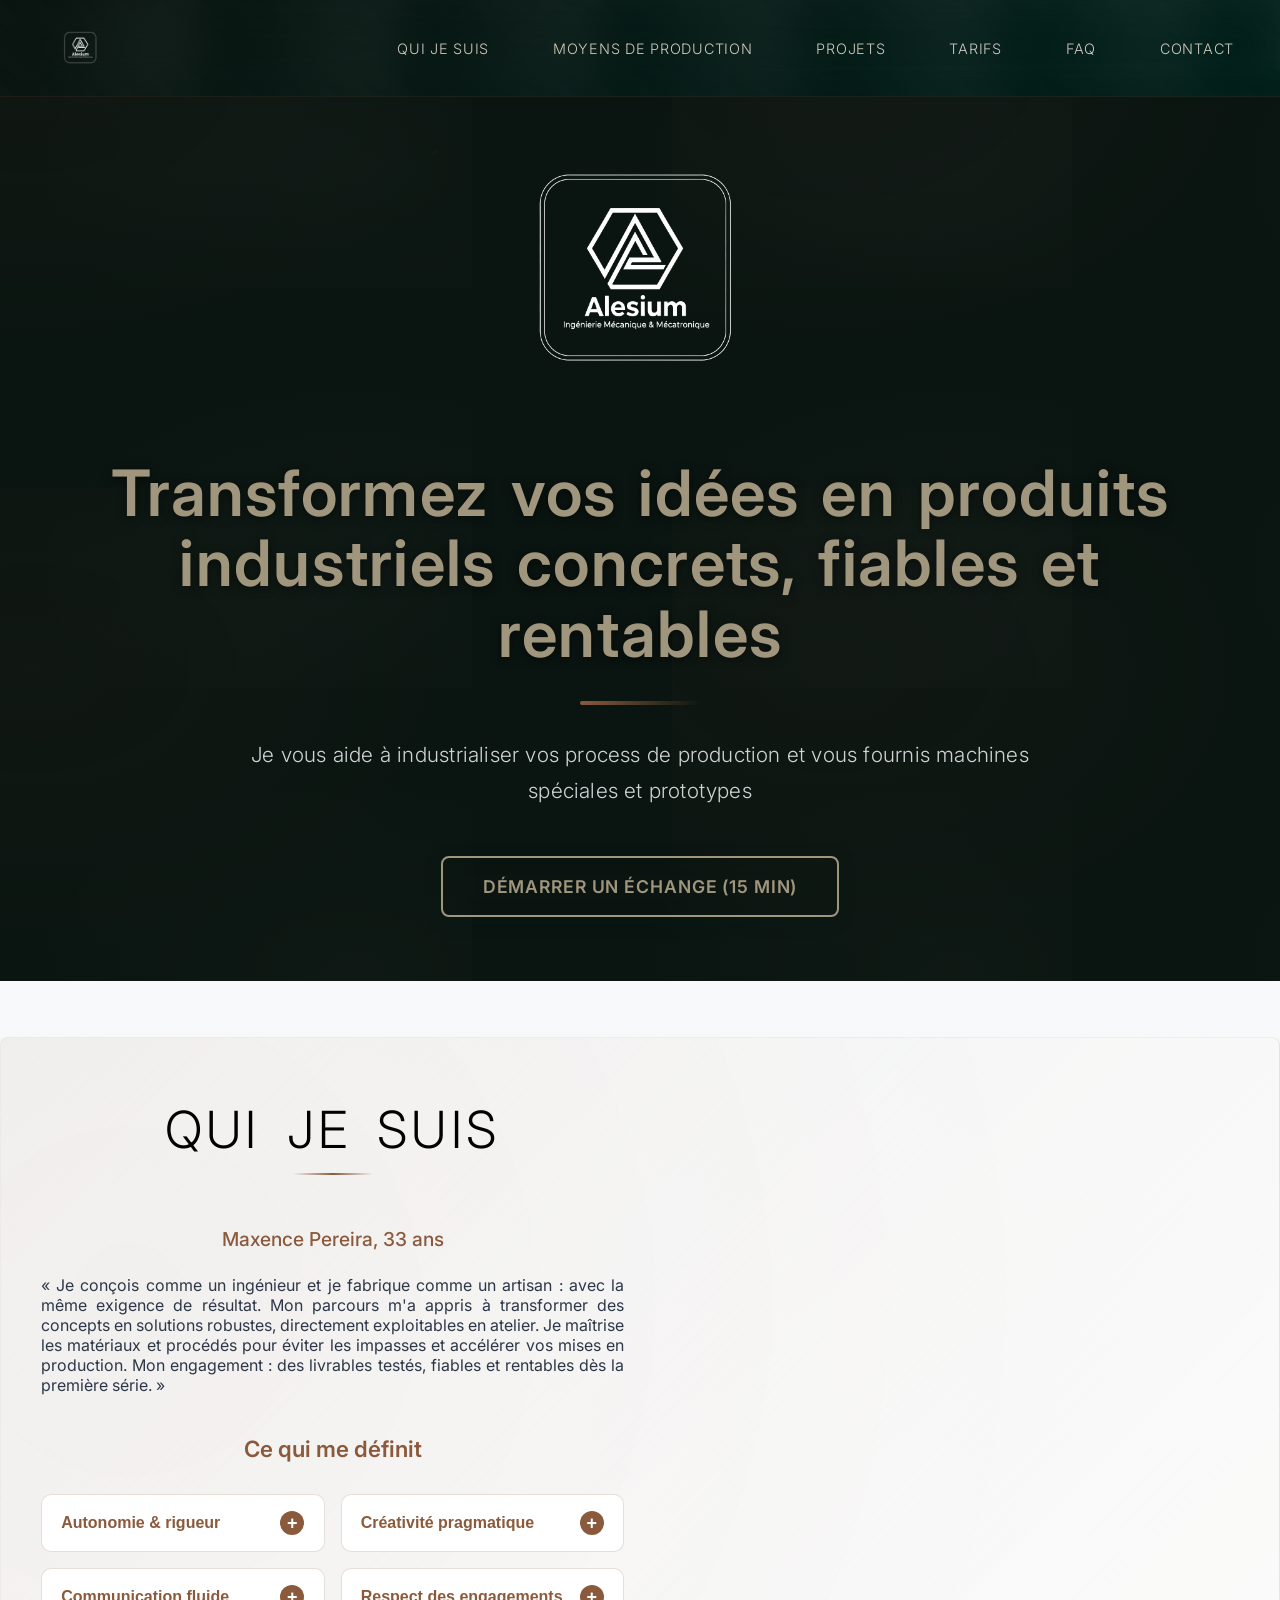
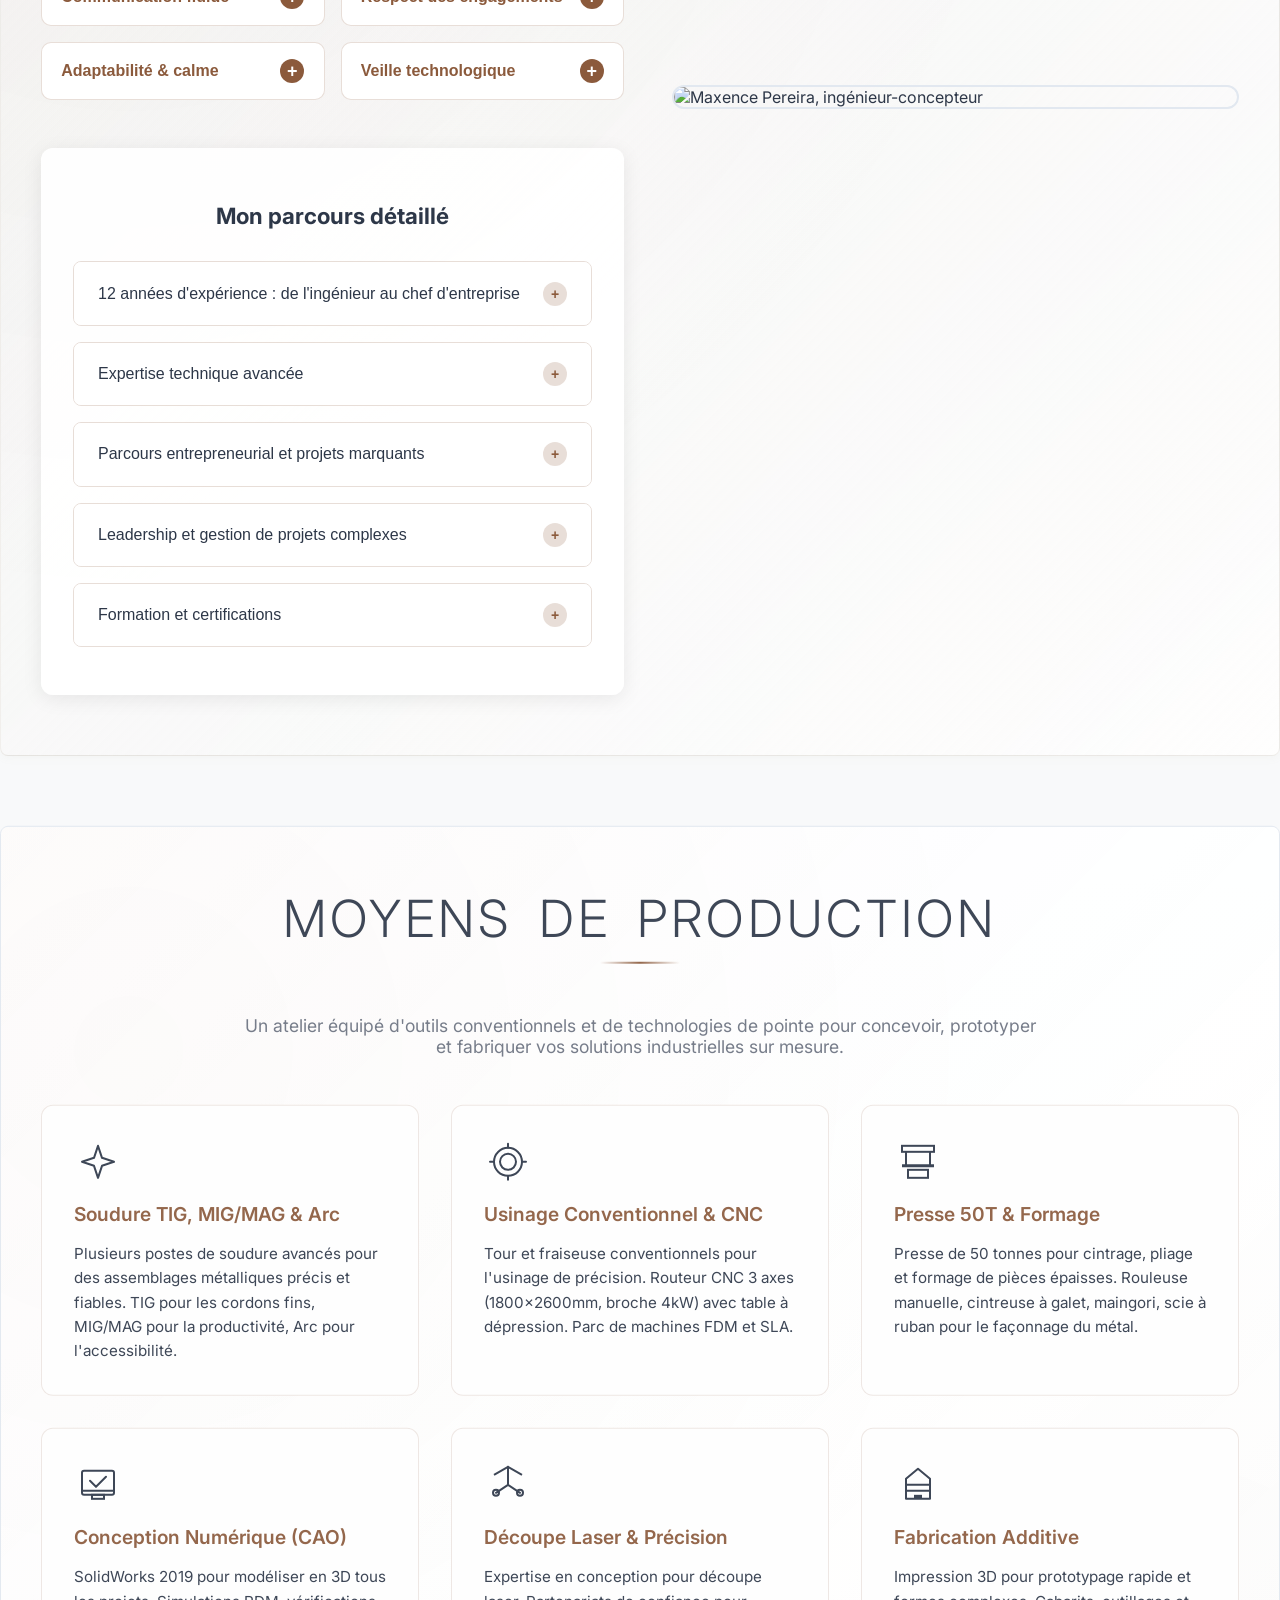
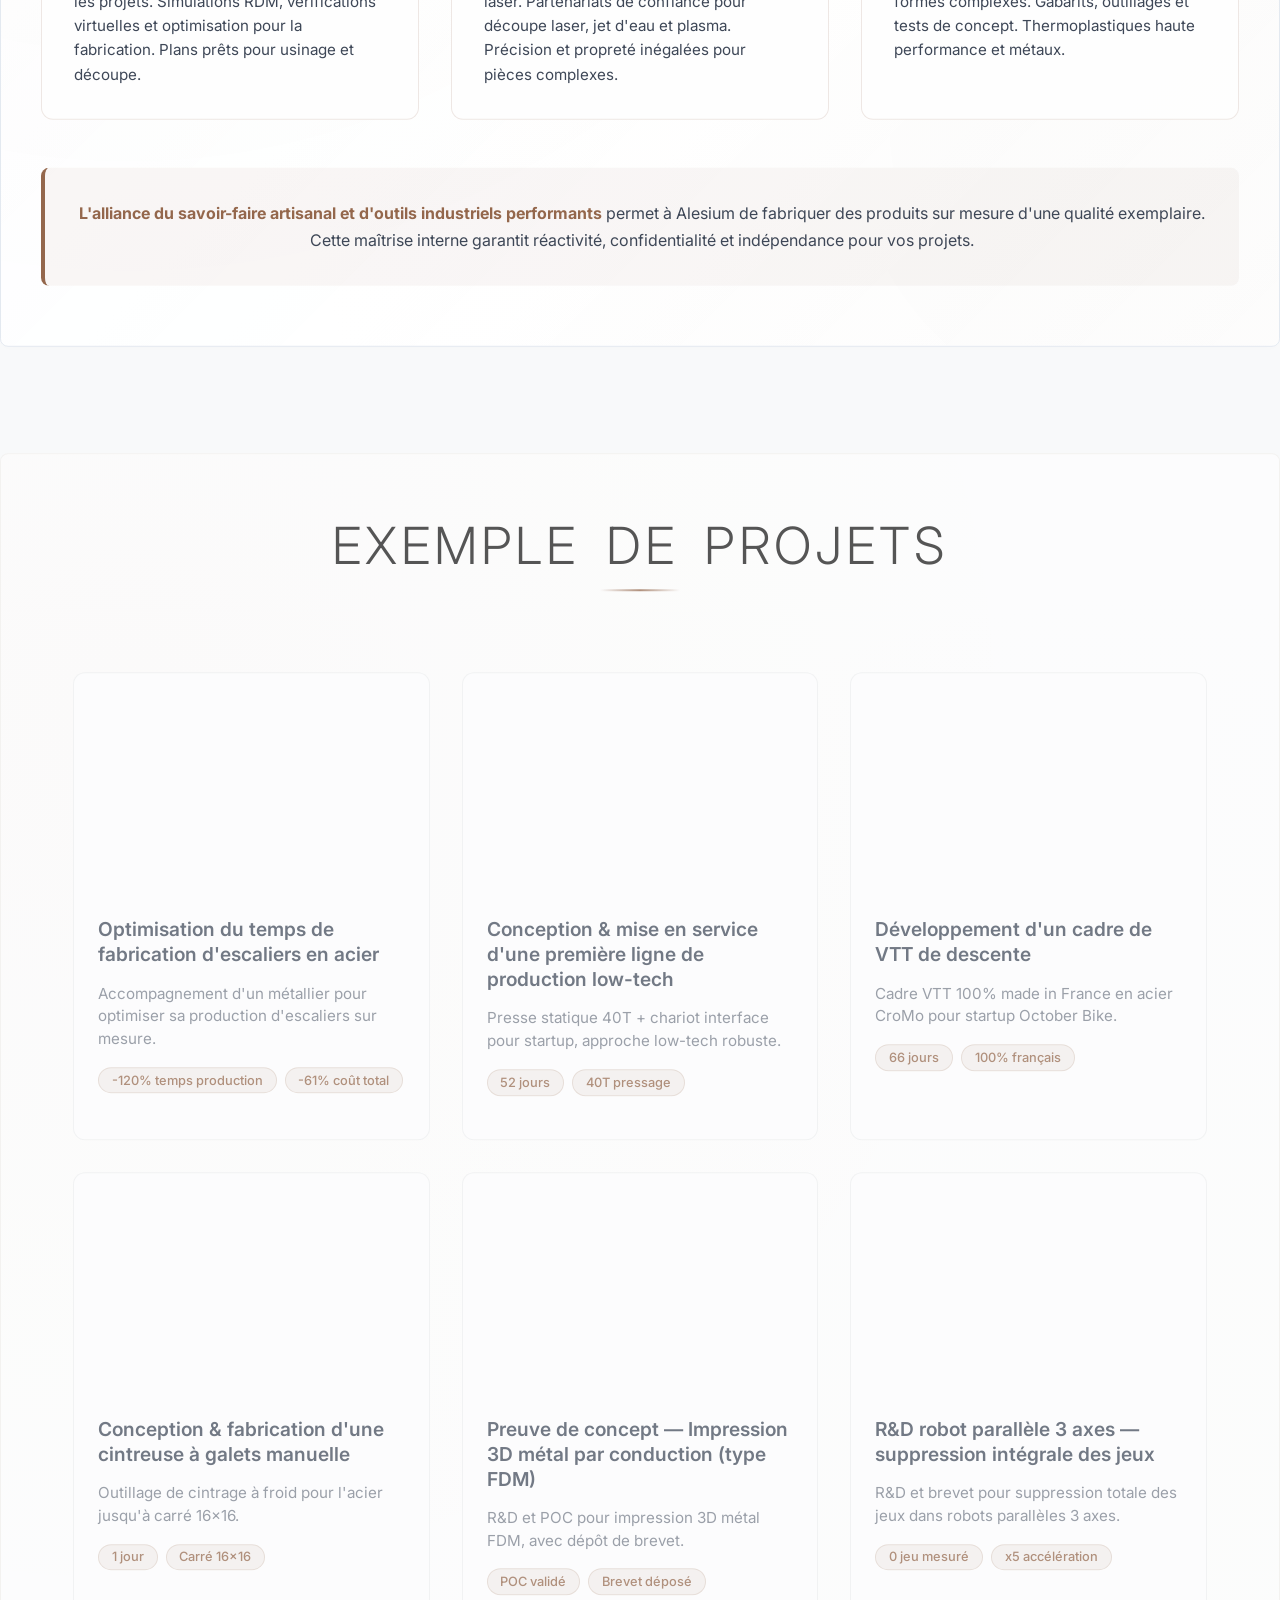
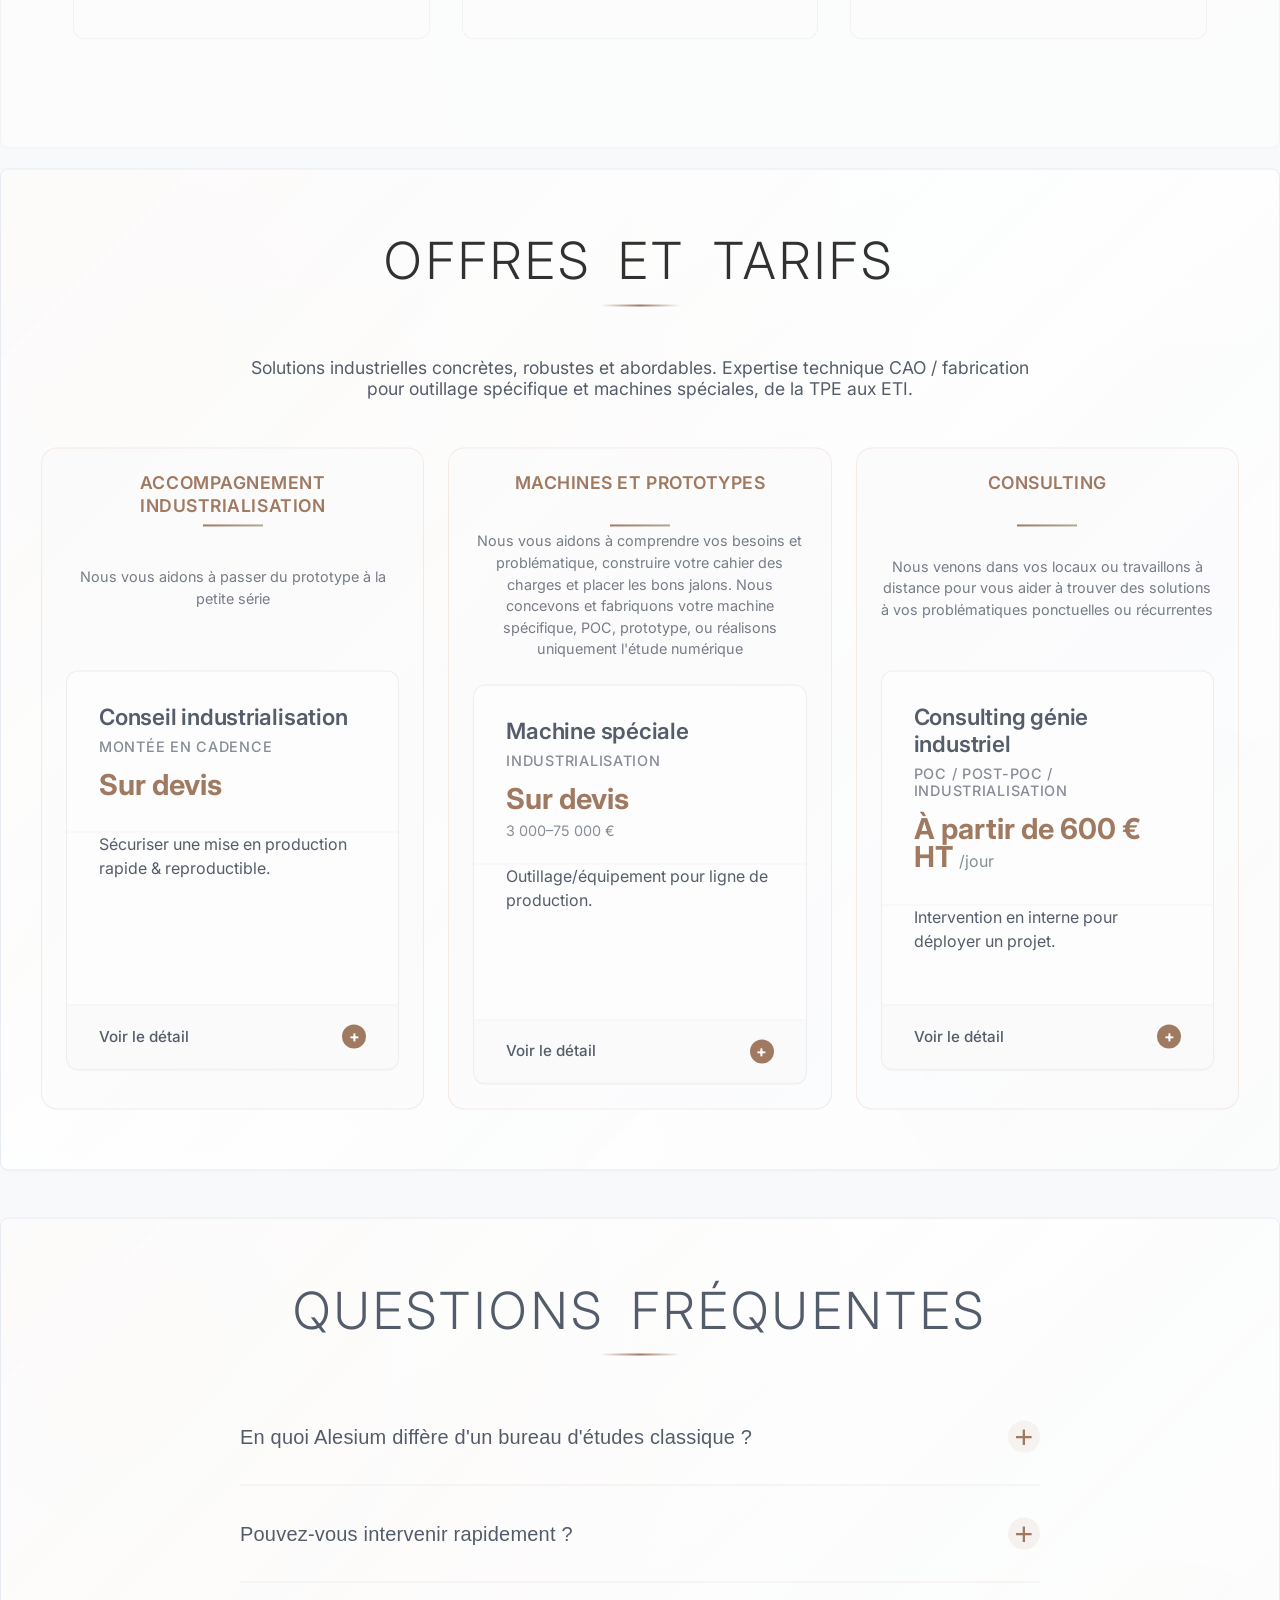
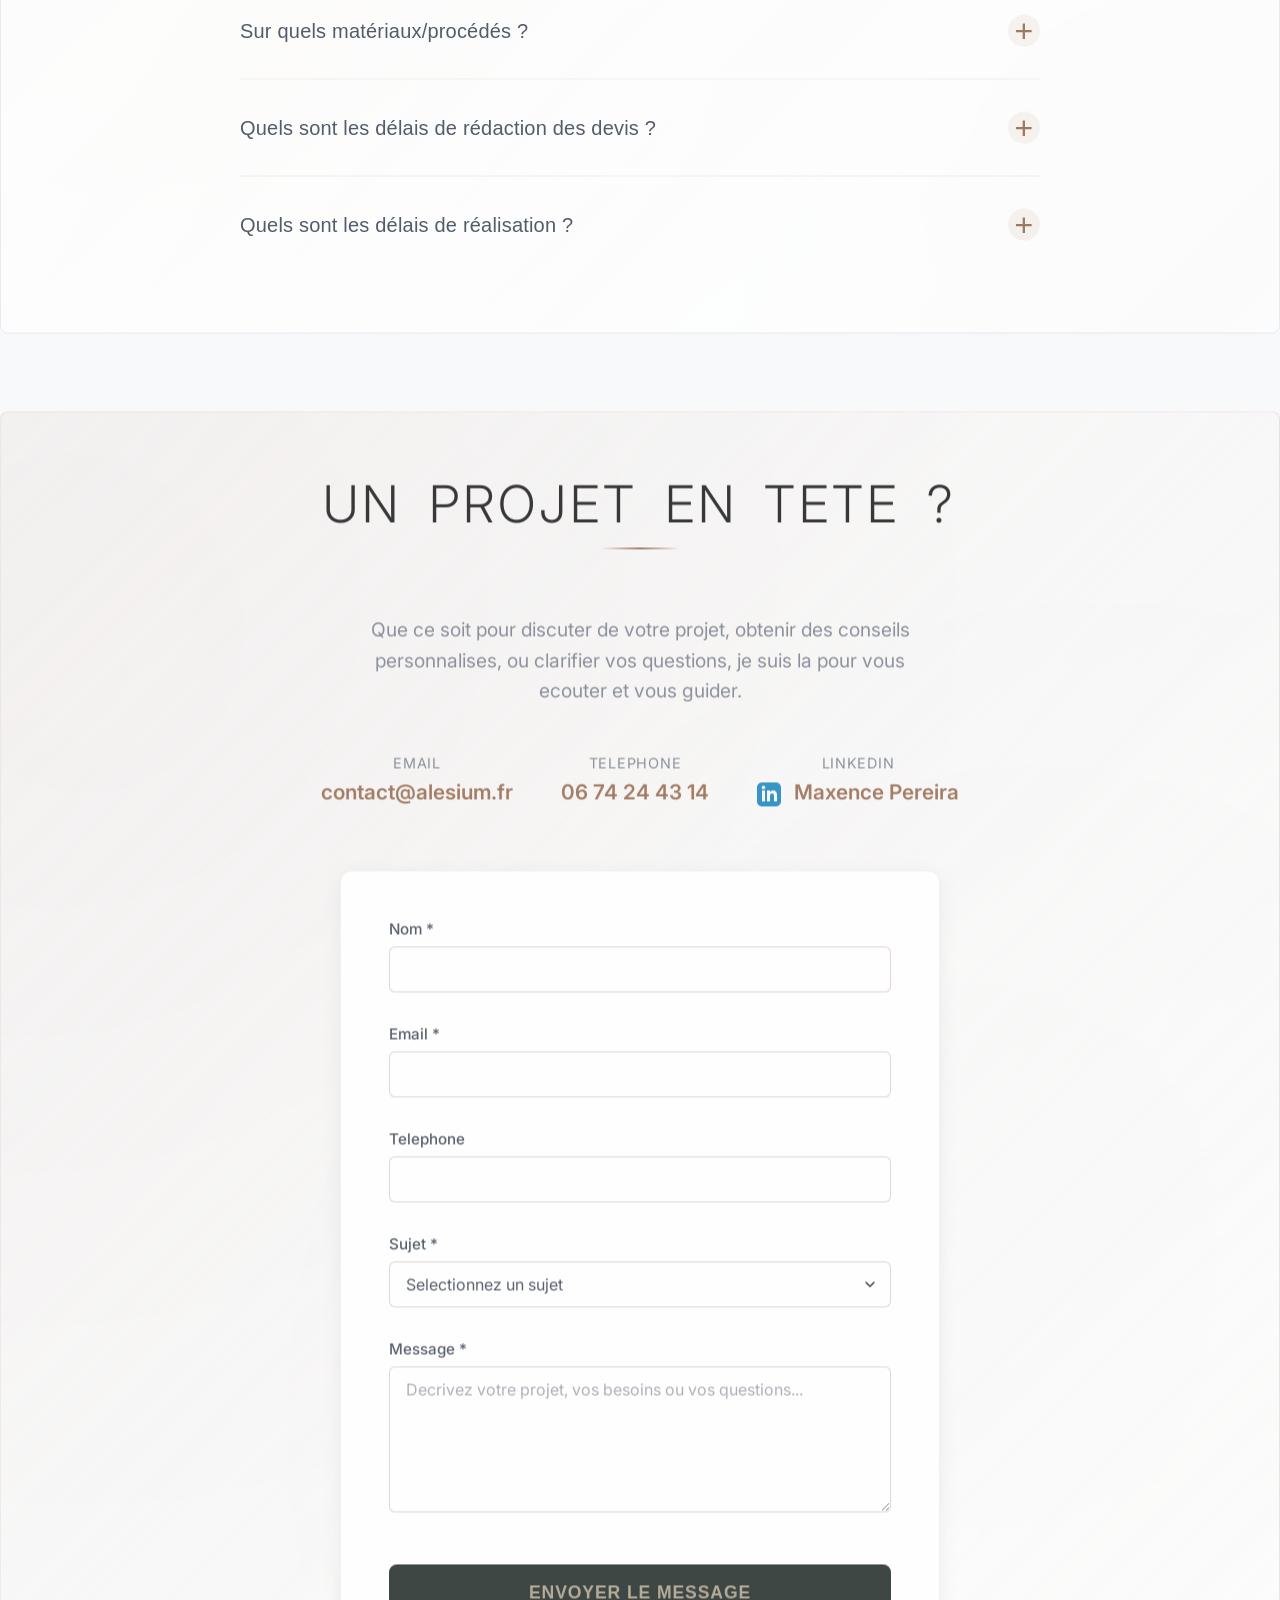
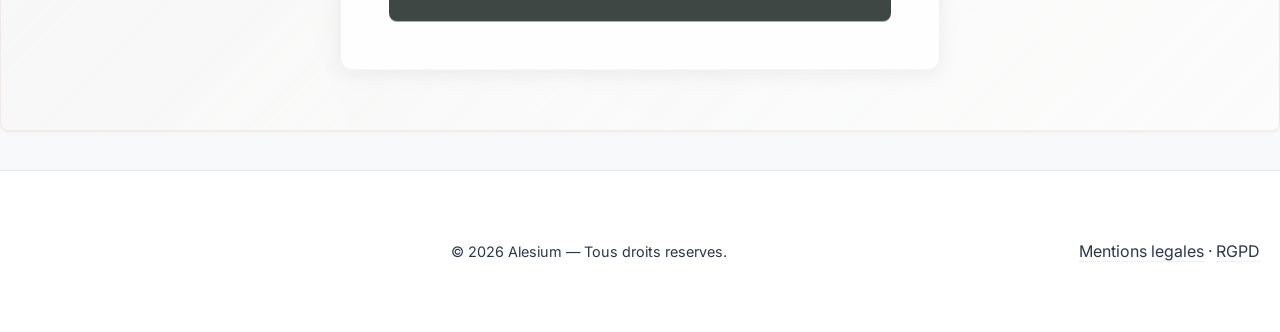
==== commit 3fc97d80: "auto-commit for 5927ac84-77ea-49a8-8465-e0de5600e485" ====
--- a/docs/index.html
+++ b/docs/index.html
@@ -460,7 +460,7 @@
         </section>
 
         <section id="projets" class="section">
-            <h2>Projets</h2>
+            <h2>Exemple de projets</h2>
             
             <div class="projects-grid">
                 <div class="project-card" data-project-slug="1-optimisation-du-temps-de-fabrication-descalier-en-acier">
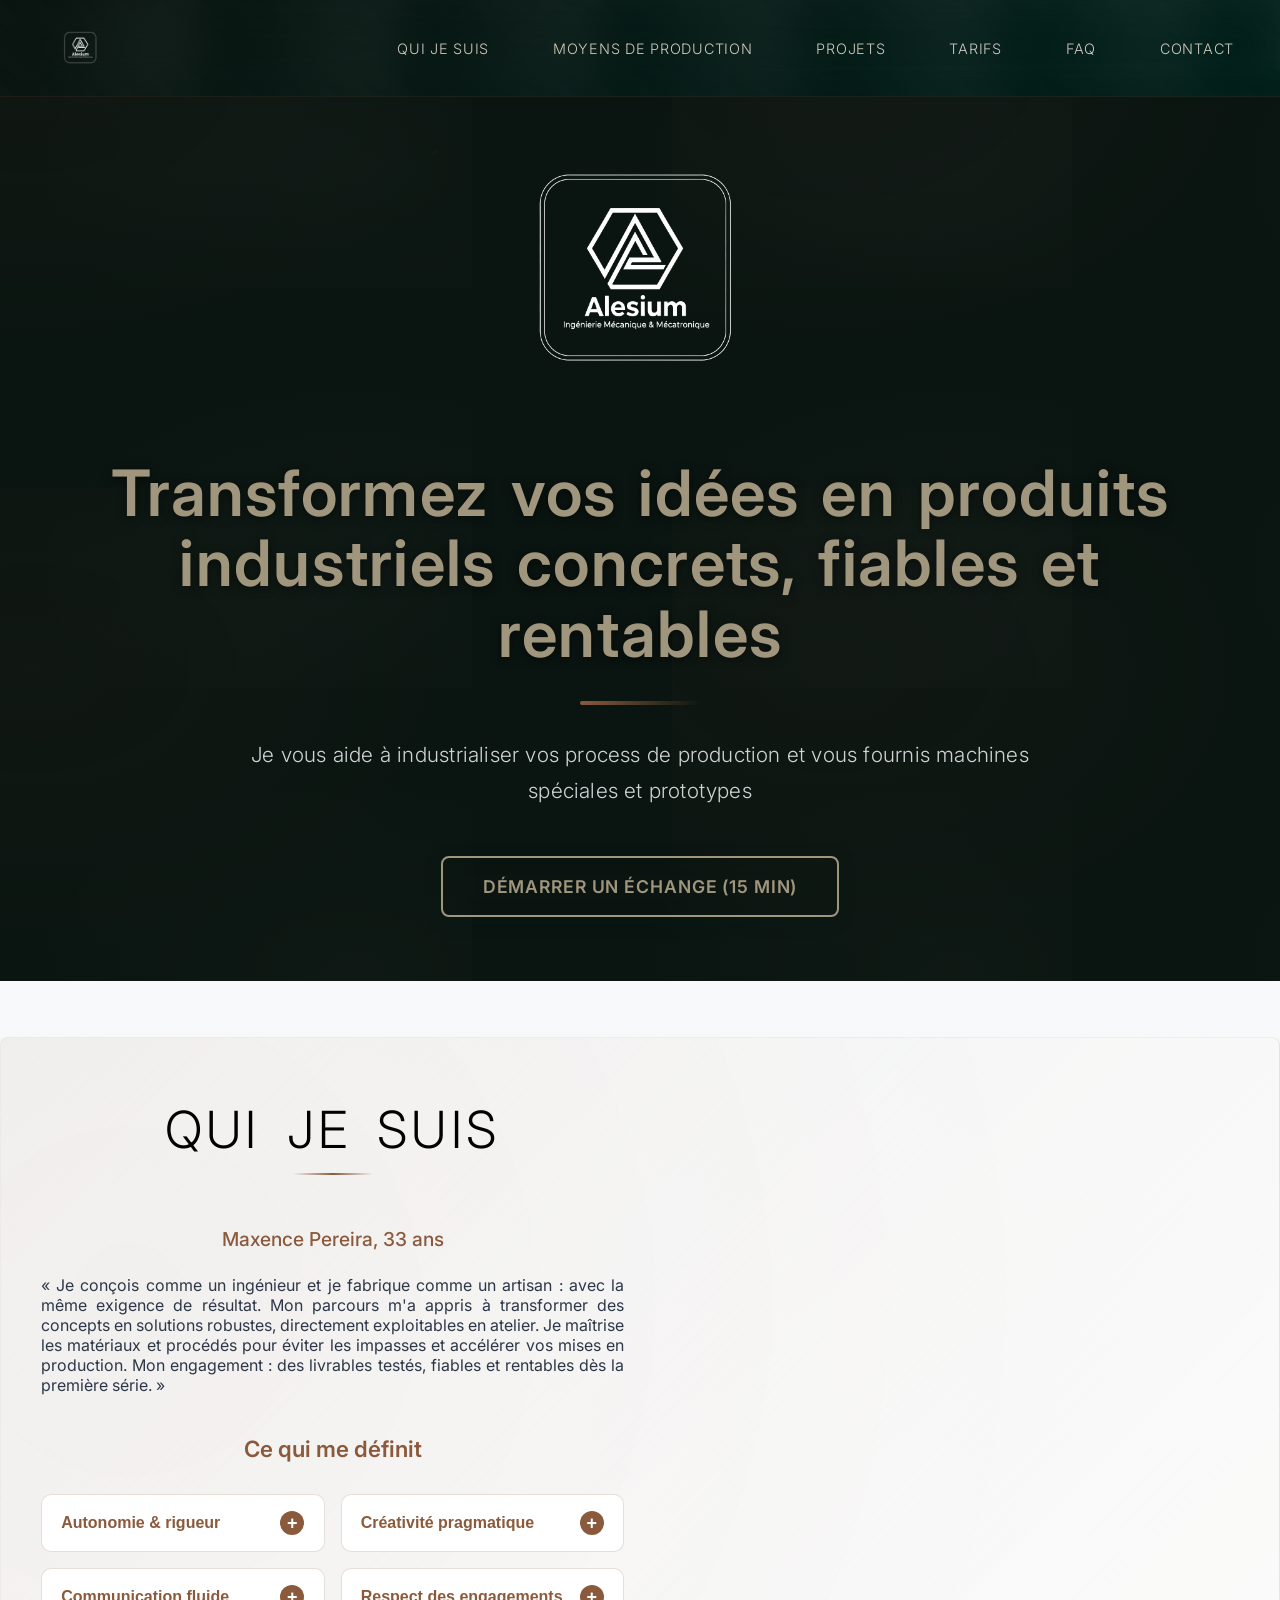
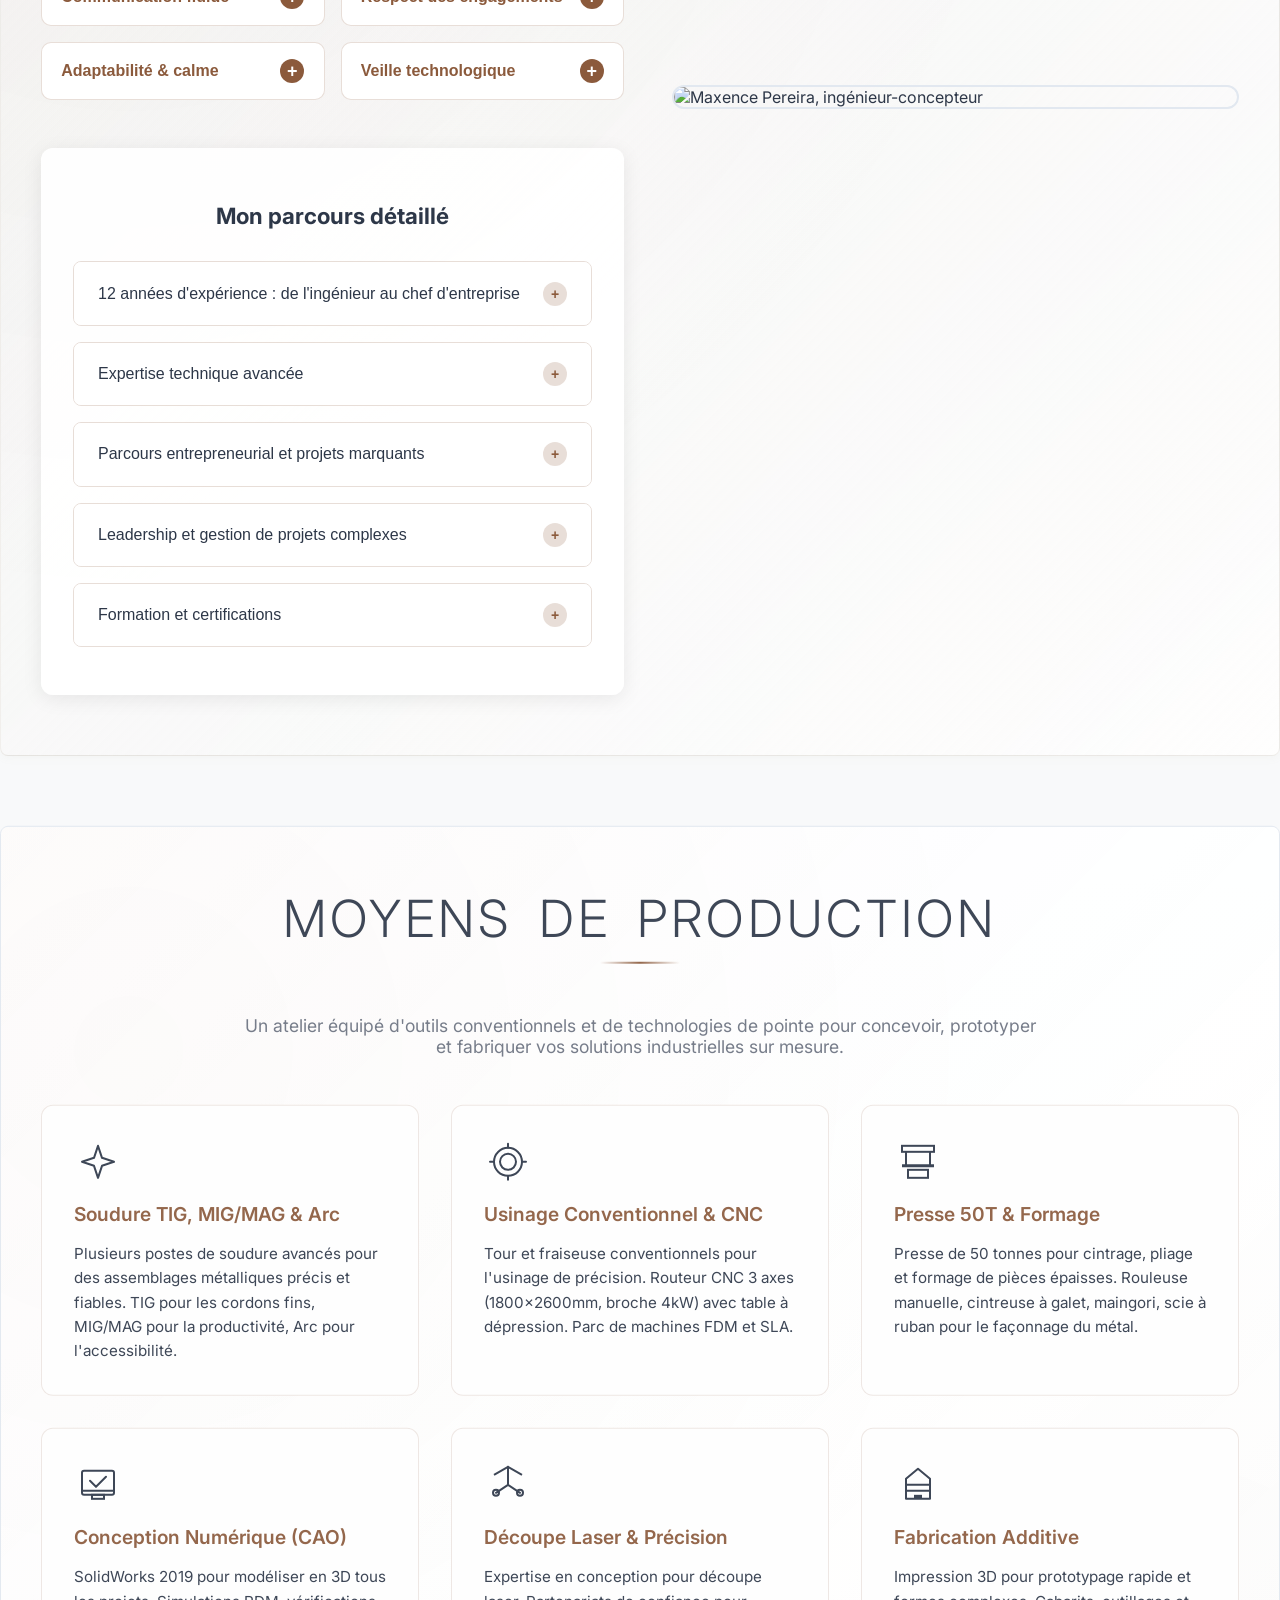
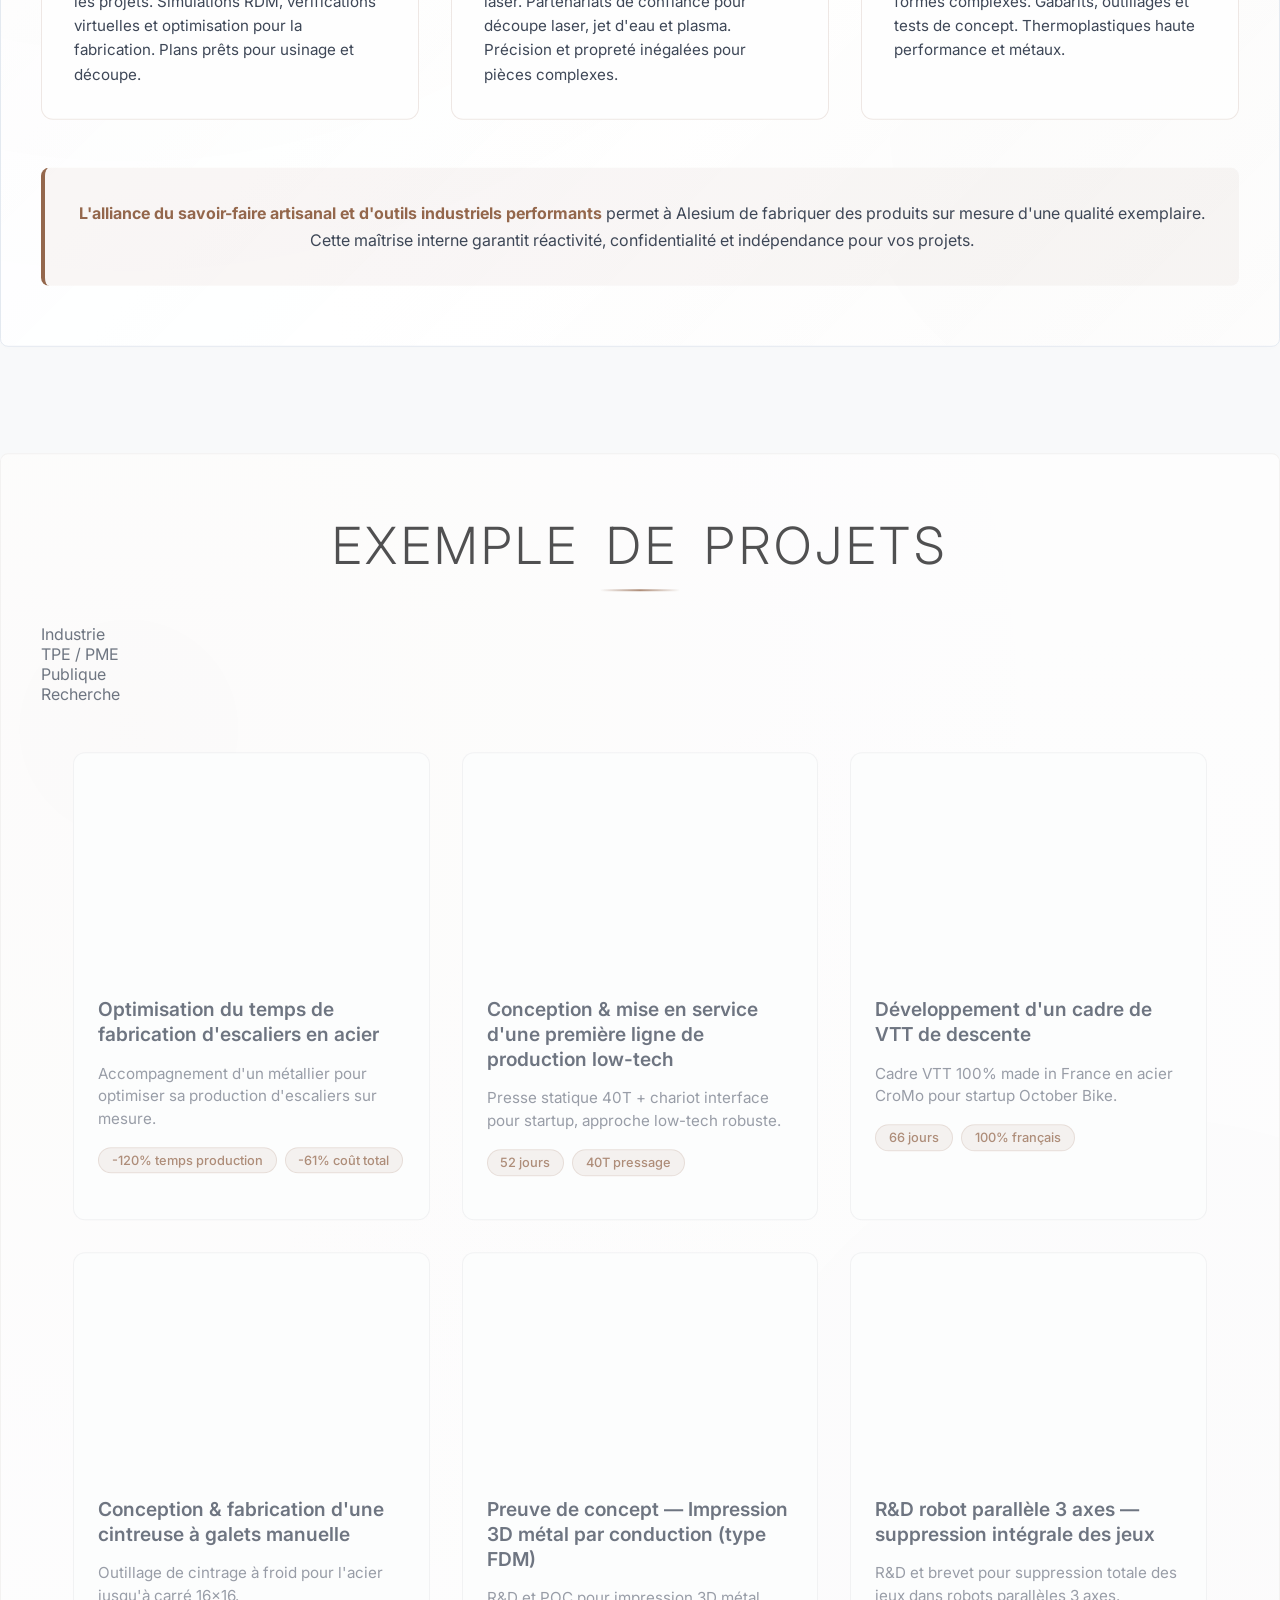
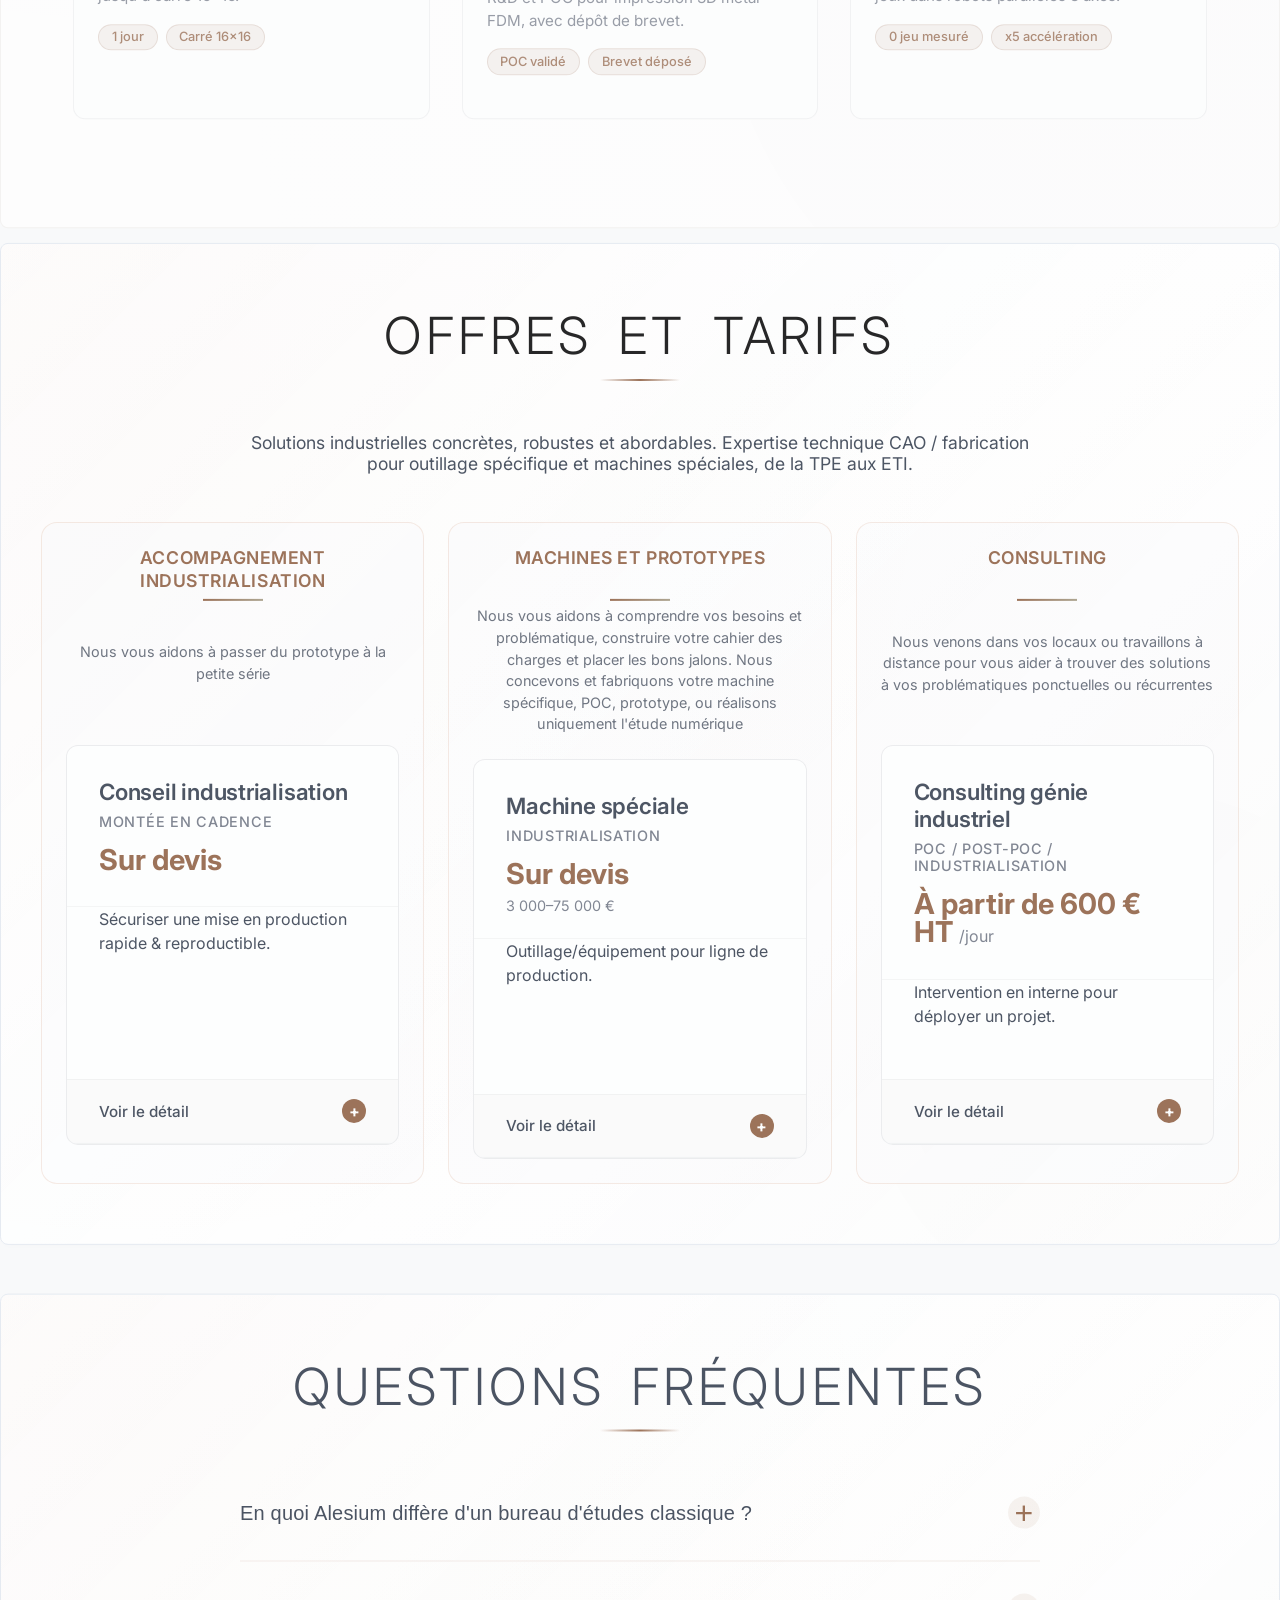
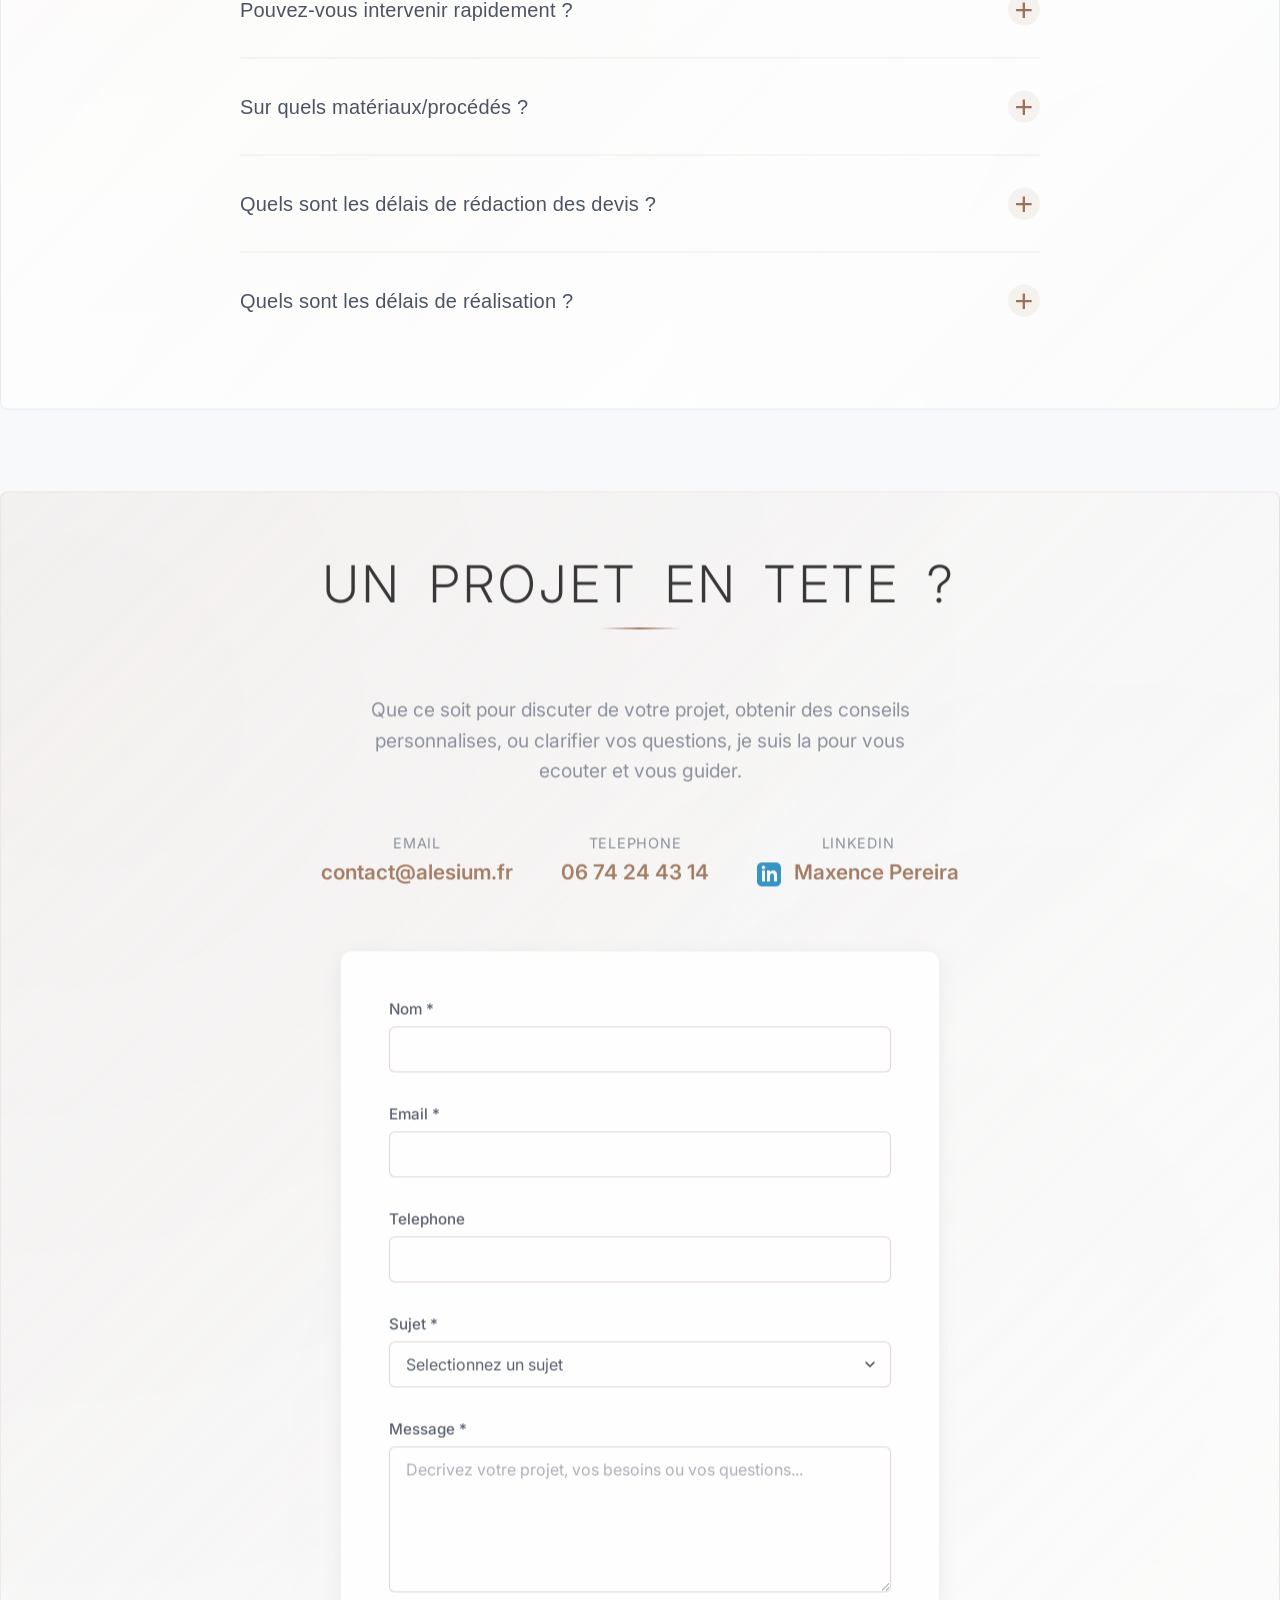
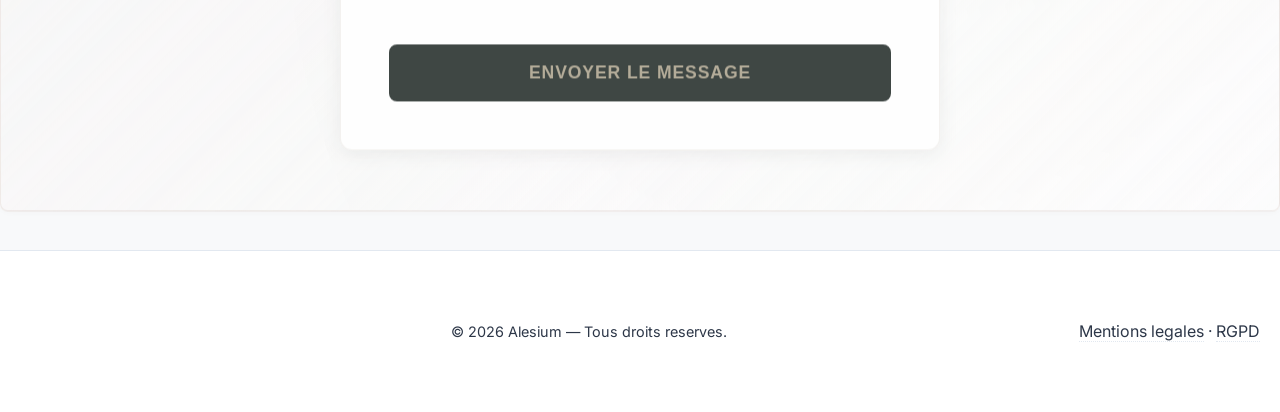
==== commit 18d89468: "auto-commit for b042f6a1-5fa0-438d-9c91-4058bb5fe4d5" ====
--- a/docs/index.html
+++ b/docs/index.html
@@ -462,6 +462,22 @@
         <section id="projets" class="section">
             <h2>Exemple de projets</h2>
             
+            <!-- Domaines d'intervention -->
+            <div class="domaines-intervention">
+                <div class="domaine-card">
+                    <span>Industrie</span>
+                </div>
+                <div class="domaine-card">
+                    <span>TPE / PME</span>
+                </div>
+                <div class="domaine-card">
+                    <span>Publique</span>
+                </div>
+                <div class="domaine-card">
+                    <span>Recherche</span>
+                </div>
+            </div>
+            
             <div class="projects-grid">
                 <div class="project-card" data-project-slug="1-optimisation-du-temps-de-fabrication-descalier-en-acier">
                     <div class="project-image">
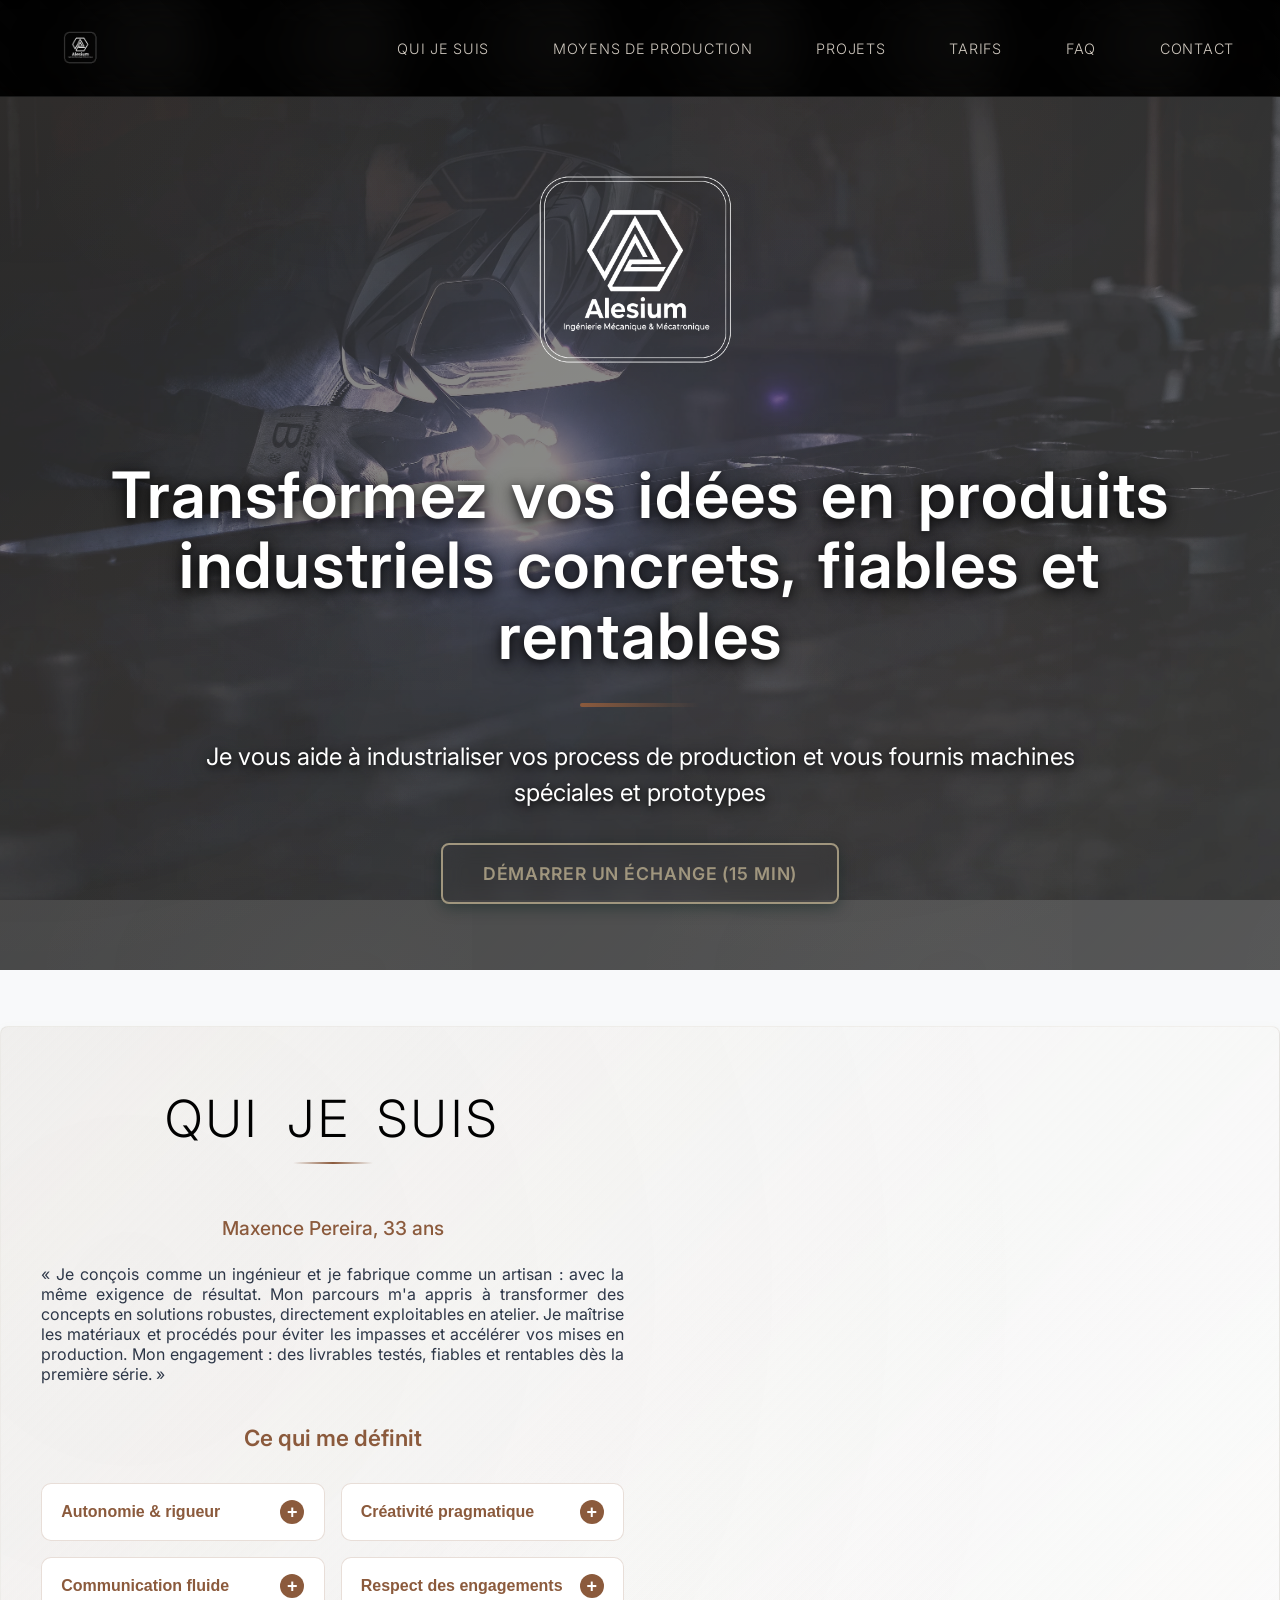
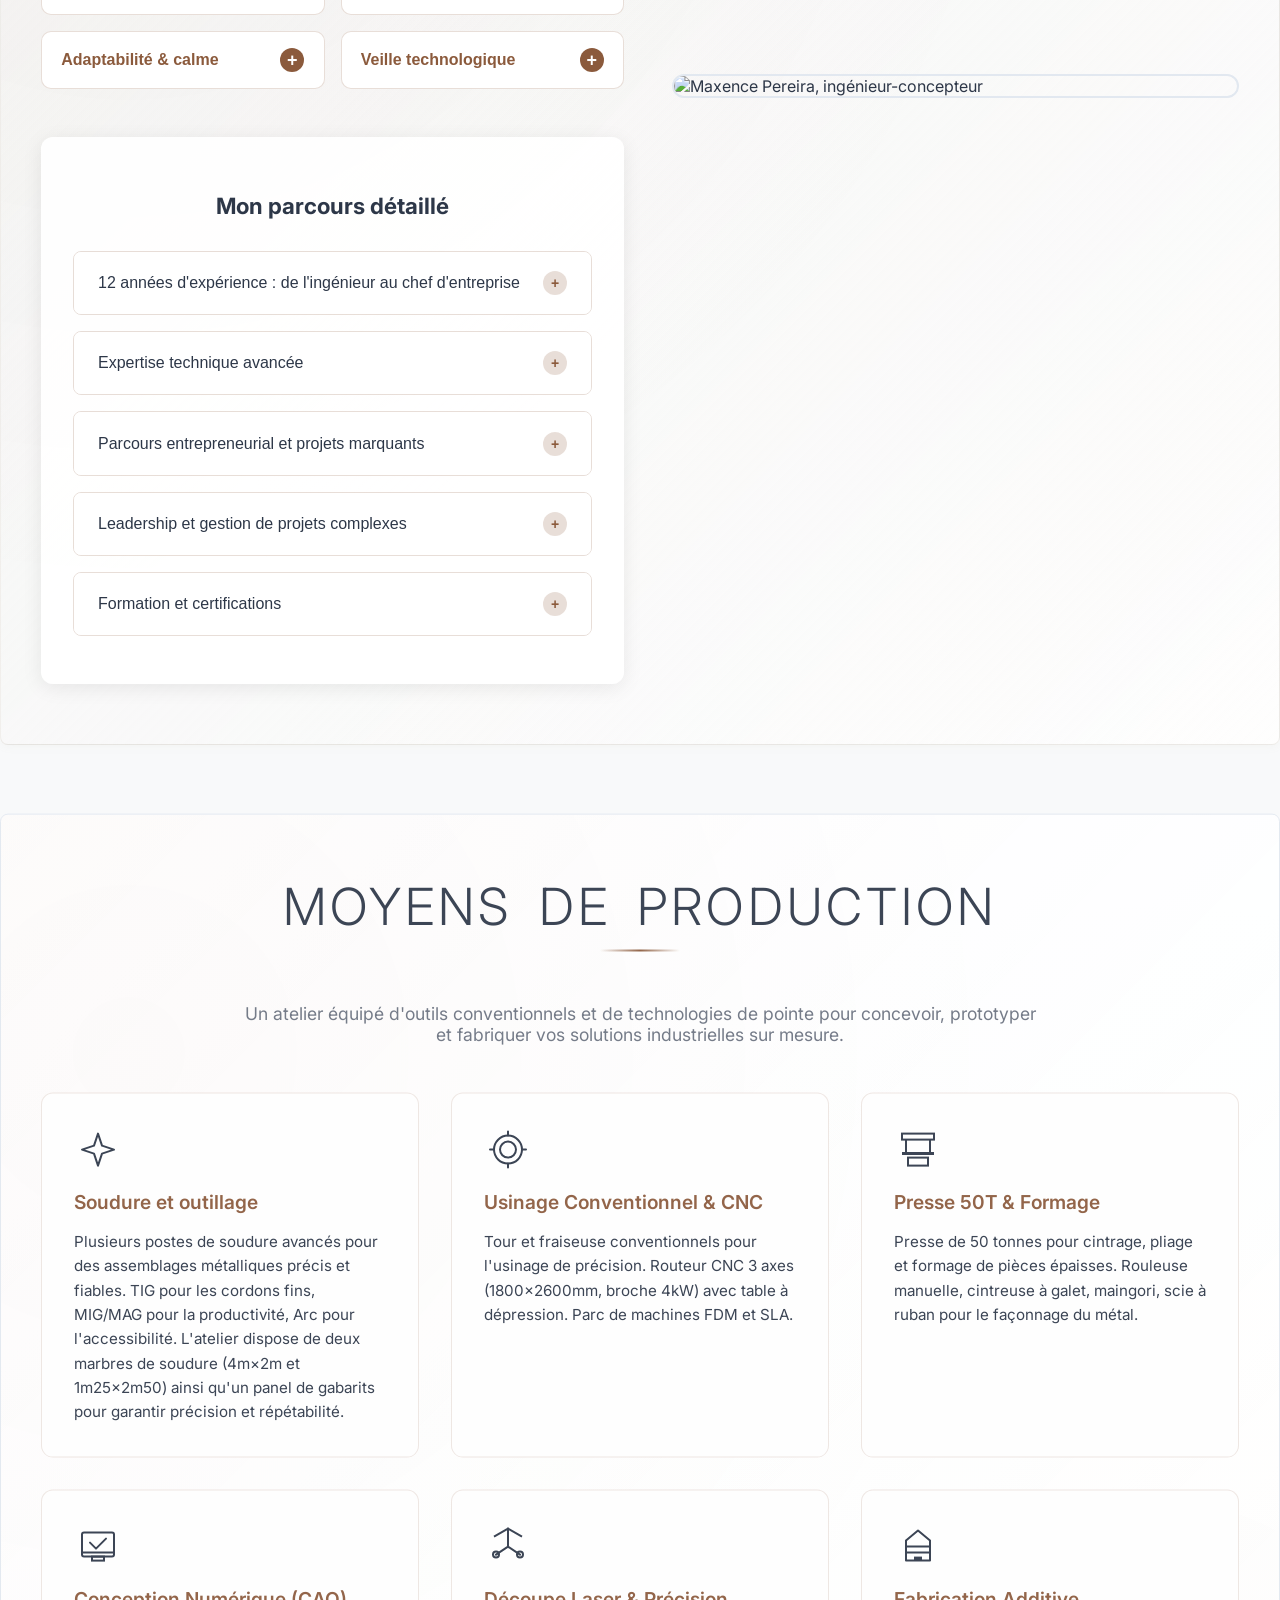
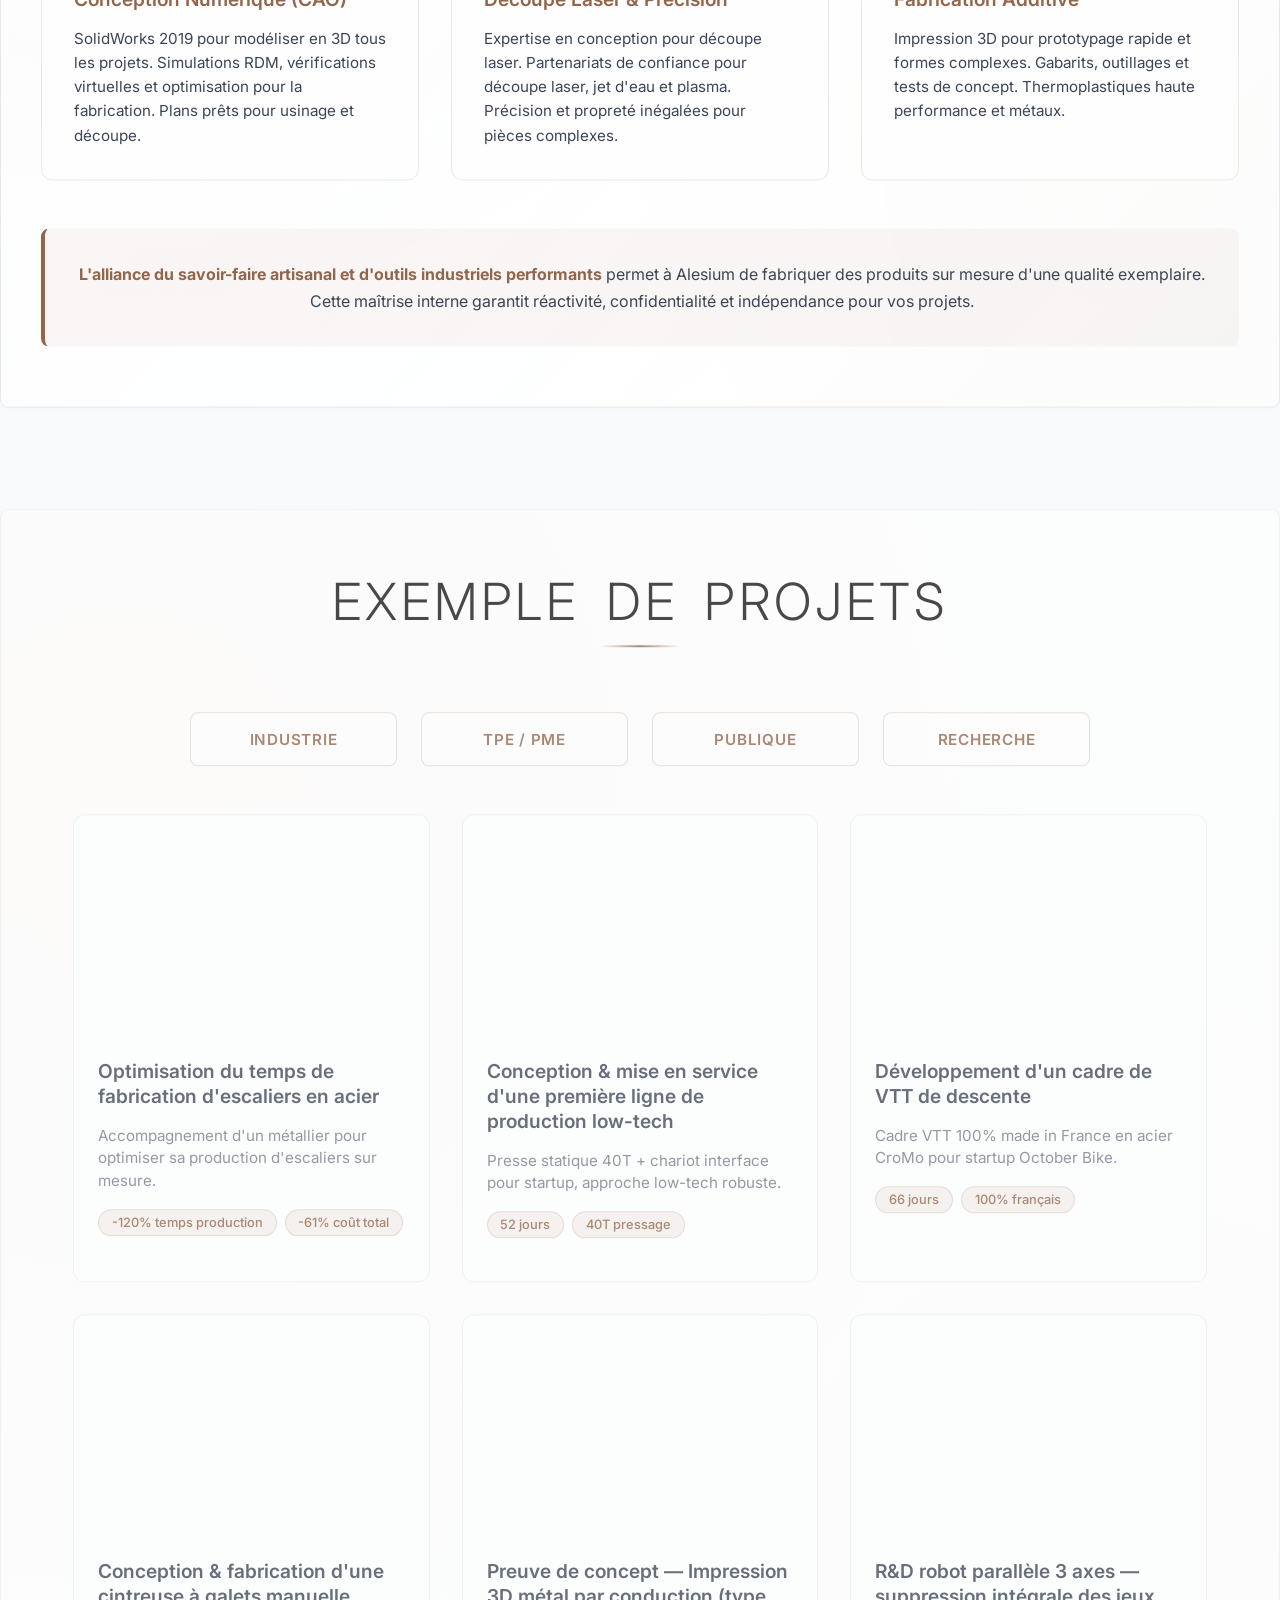
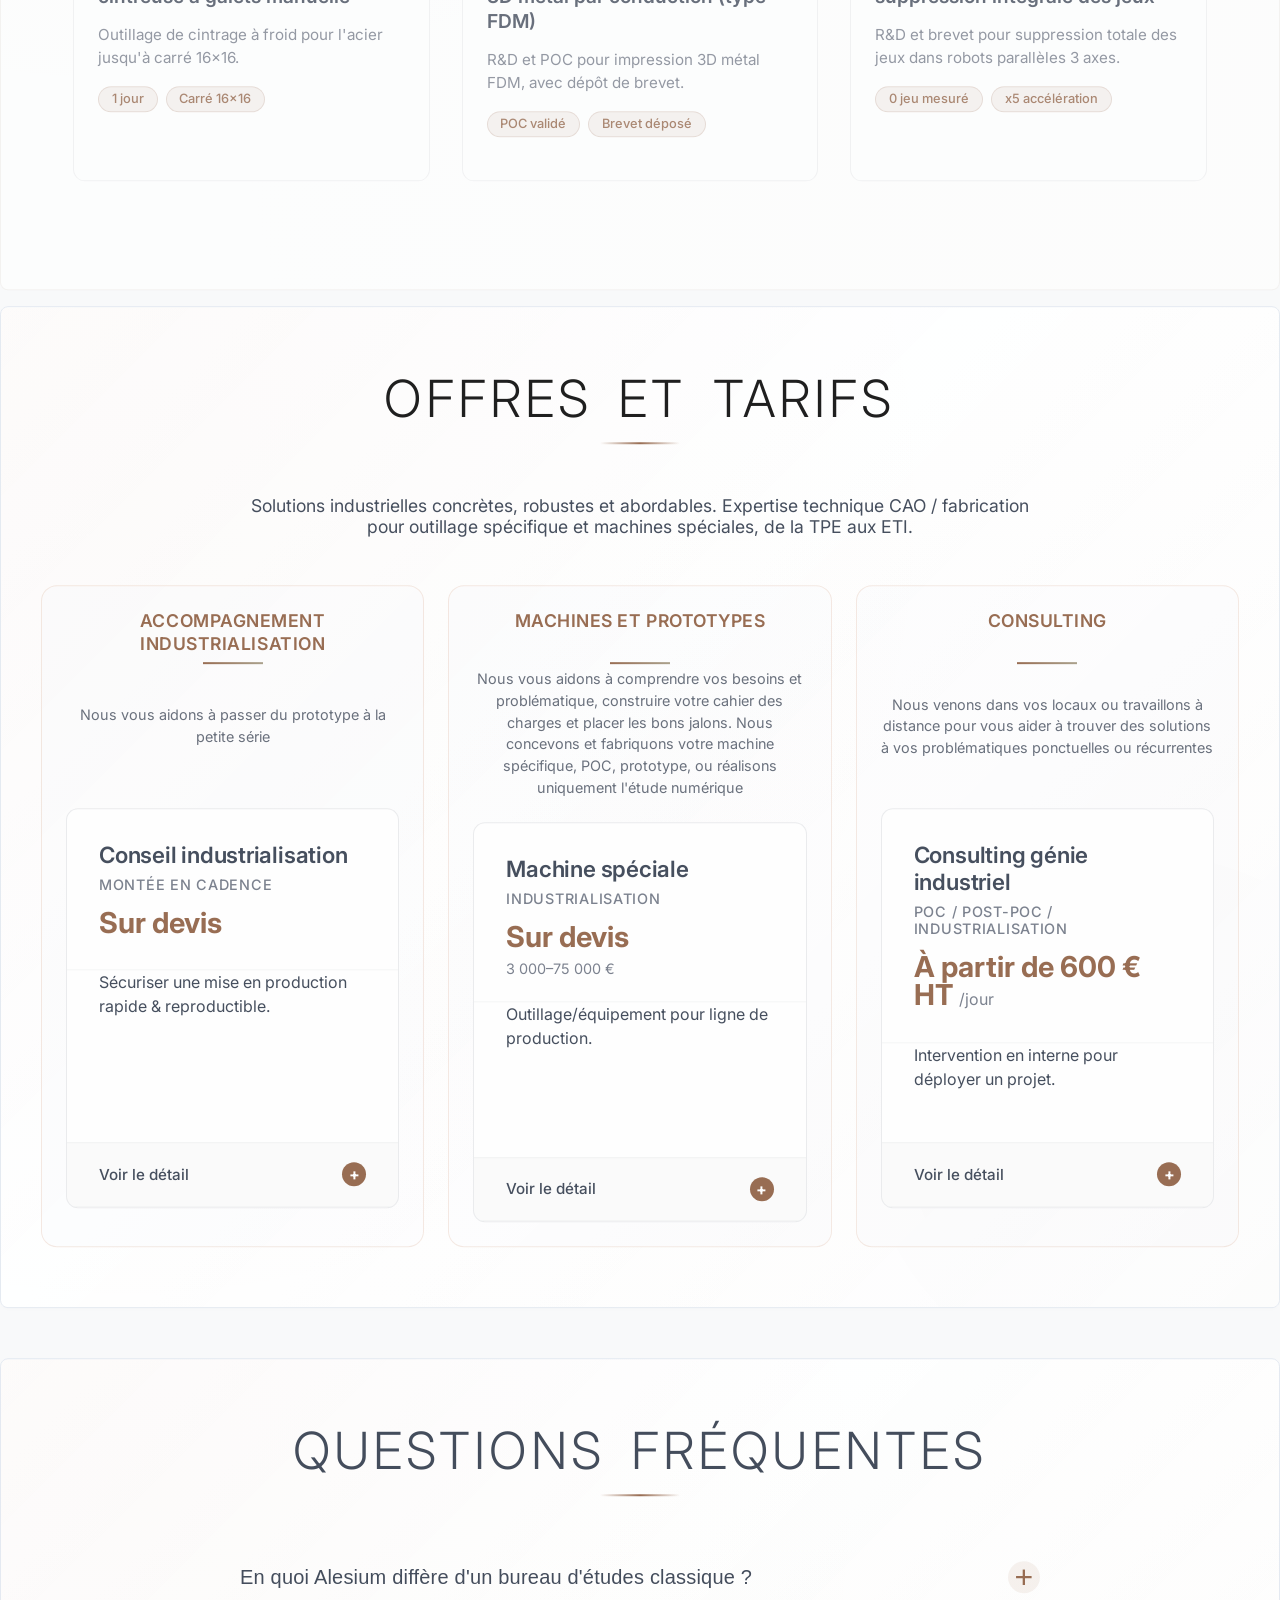
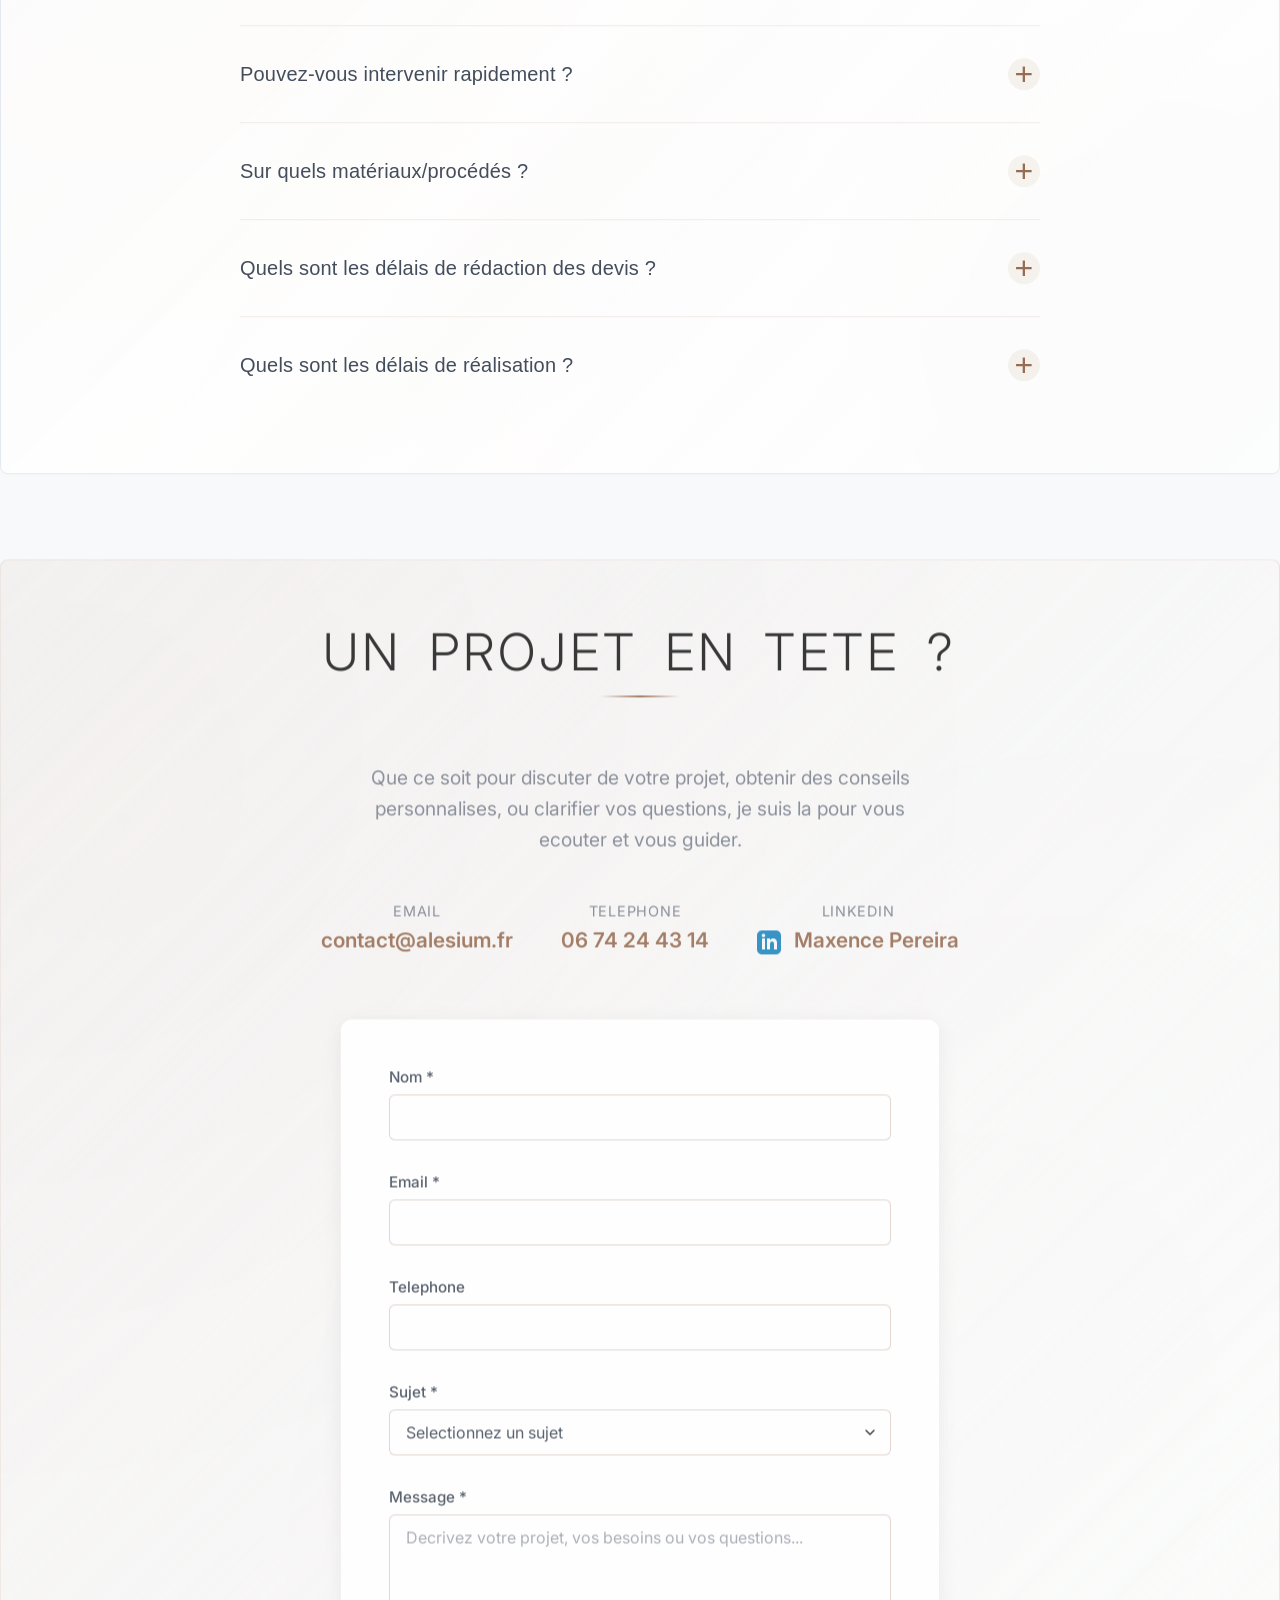
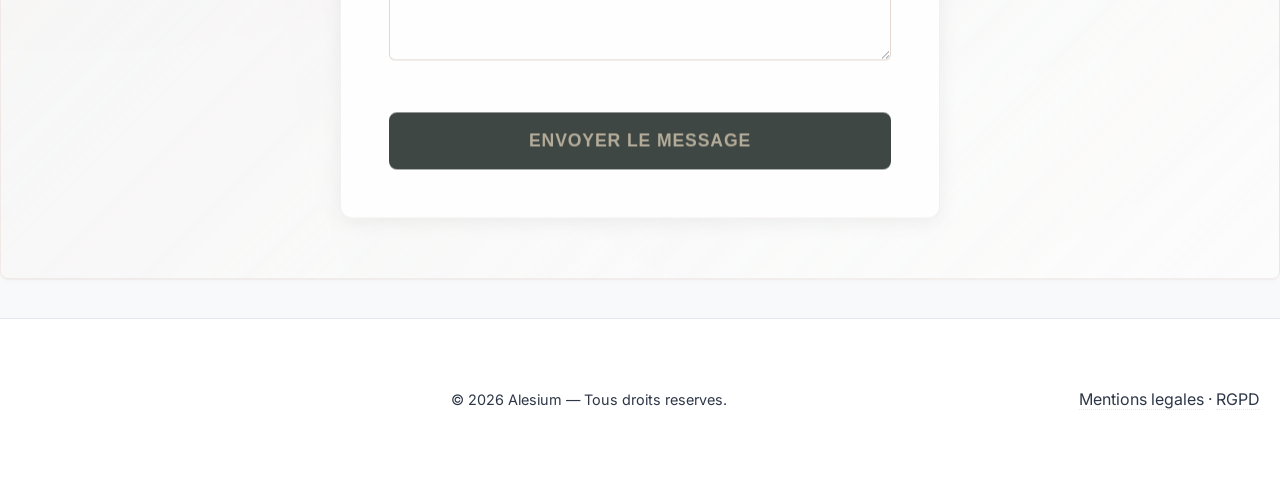
==== commit 79e67260: "auto-commit for d4d362f8-f5cc-4fef-ba89-b20e03c9b768" ====
--- a/docs/index.html
+++ b/docs/index.html
@@ -381,8 +381,8 @@
                             <path d="M24 8L28 20L40 24L28 28L24 40L20 28L8 24L20 20L24 8Z" stroke="currentColor" stroke-width="2" stroke-linejoin="round"/>
                         </svg>
                     </div>
-                    <h3>Soudure TIG, MIG/MAG & Arc</h3>
-                    <p>Plusieurs postes de soudure avancés pour des assemblages métalliques précis et fiables. TIG pour les cordons fins, MIG/MAG pour la productivité, Arc pour l'accessibilité.</p>
+                    <h3>Soudure et outillage</h3>
+                    <p>Plusieurs postes de soudure avancés pour des assemblages métalliques précis et fiables. TIG pour les cordons fins, MIG/MAG pour la productivité, Arc pour l'accessibilité. L'atelier dispose de deux marbres de soudure (4m×2m et 1m25×2m50) ainsi qu'un panel de gabarits pour garantir précision et répétabilité.</p>
                 </div>
 
                 <!-- Usinage -->
--- a/docs/assets/css/app.css
+++ b/docs/assets/css/app.css
@@ -75,9 +75,8 @@
     left: 0;
     right: 0;
     z-index: 100; /* Au-dessus de tout */
-    background: linear-gradient(135deg, var(--deep-green) 0%, rgba(0, 31, 26, 0.95) 100%);
-    backdrop-filter: saturate(1.2) blur(12px);
-    border-bottom: 1px solid var(--border-copper);
+    background: #000000;
+    border-bottom: 1px solid rgba(255, 255, 255, 0.1);
     transition: all 0.3s ease;
     overflow: hidden;
 }
@@ -187,7 +186,7 @@
 .hero {
     padding: 80px 20px 60px;
     margin-top: 70px; /* Compensation pour le header fixe */
-    background: var(--deep-green);
+    background: linear-gradient(135deg, rgba(0, 0, 0, 0.75) 0%, rgba(0, 0, 0, 0.65) 100%);
     text-align: center;
     position: relative;
     overflow: hidden;
@@ -207,9 +206,9 @@
     bottom: 0;
     background-image: url('../fonds/atelier.jpg');
     background-size: cover;
-    background-position: center 40%;
+    background-position: center center;
     background-attachment: fixed;
-    opacity: 0.2;
+    opacity: 0.35;
     z-index: 1;
 }
 
@@ -262,9 +261,9 @@
     margin: 0 0 2rem;
     font-weight: 600;
     line-height: 1.1;
-    color: var(--warm-beige);
+    color: #ffffff;
     letter-spacing: 0.02em;
-    text-shadow: 0 2px 10px rgba(0, 0, 0, 0.5);
+    text-shadow: 0 4px 20px rgba(0, 0, 0, 0.8), 0 2px 8px rgba(0, 0, 0, 0.6);
     
     /* Style Petralithe avec espacement des lettres */
     word-spacing: 0.1em;
@@ -281,15 +280,14 @@
 }
 
 .hero p {
-    color: rgba(229, 231, 234, 0.9);
-    font-size: 1.3rem;
-    line-height: 1.7;
-    margin: 0 0 3rem;
-    max-width: 800px;
-    margin-left: auto;
-    margin-right: auto;
-    font-weight: 300;
-    letter-spacing: 0.01em;
+    font-size: clamp(1.1rem, 2vw, 1.5rem);
+    margin: 0 auto 2rem;
+    max-width: 900px;
+    line-height: 1.5;
+    color: #ffffff;
+    text-shadow: 0 3px 15px rgba(0, 0, 0, 0.8), 0 2px 6px rgba(0, 0, 0, 0.6);
+    position: relative;
+    z-index: 10;
 }
 
 .btn {
@@ -1074,6 +1072,57 @@
     margin-right: auto;
 }
 
+/* Domaines d'intervention - Section Projets */
+.domaines-intervention {
+    display: flex;
+    justify-content: center;
+    align-items: center;
+    gap: 1.5rem;
+    margin: 2rem auto 3rem auto;
+    max-width: 900px;
+}
+
+.domaine-card {
+    flex: 1;
+    background: rgba(255, 255, 255, 0.9);
+    border: 1px solid rgba(139, 90, 60, 0.25);
+    border-radius: 8px;
+    padding: 1rem 1.5rem;
+    text-align: center;
+    transition: all 0.3s ease;
+}
+
+.domaine-card:hover {
+    transform: translateY(-2px);
+    box-shadow: 0 4px 12px rgba(139, 90, 60, 0.15);
+    border-color: var(--copper);
+}
+
+.domaine-card span {
+    font-size: 0.95rem;
+    font-weight: 600;
+    color: var(--copper);
+    text-transform: uppercase;
+    letter-spacing: 0.05em;
+}
+
+@media (max-width: 768px) {
+    .domaines-intervention {
+        flex-wrap: wrap;
+        gap: 1rem;
+        max-width: 100%;
+    }
+    
+    .domaine-card {
+        flex: 0 0 calc(50% - 0.5rem);
+        padding: 0.8rem 1rem;
+    }
+    
+    .domaine-card span {
+        font-size: 0.85rem;
+    }
+}
+
 /* Section Moyens de Production */
 #moyens-production {
     background: 
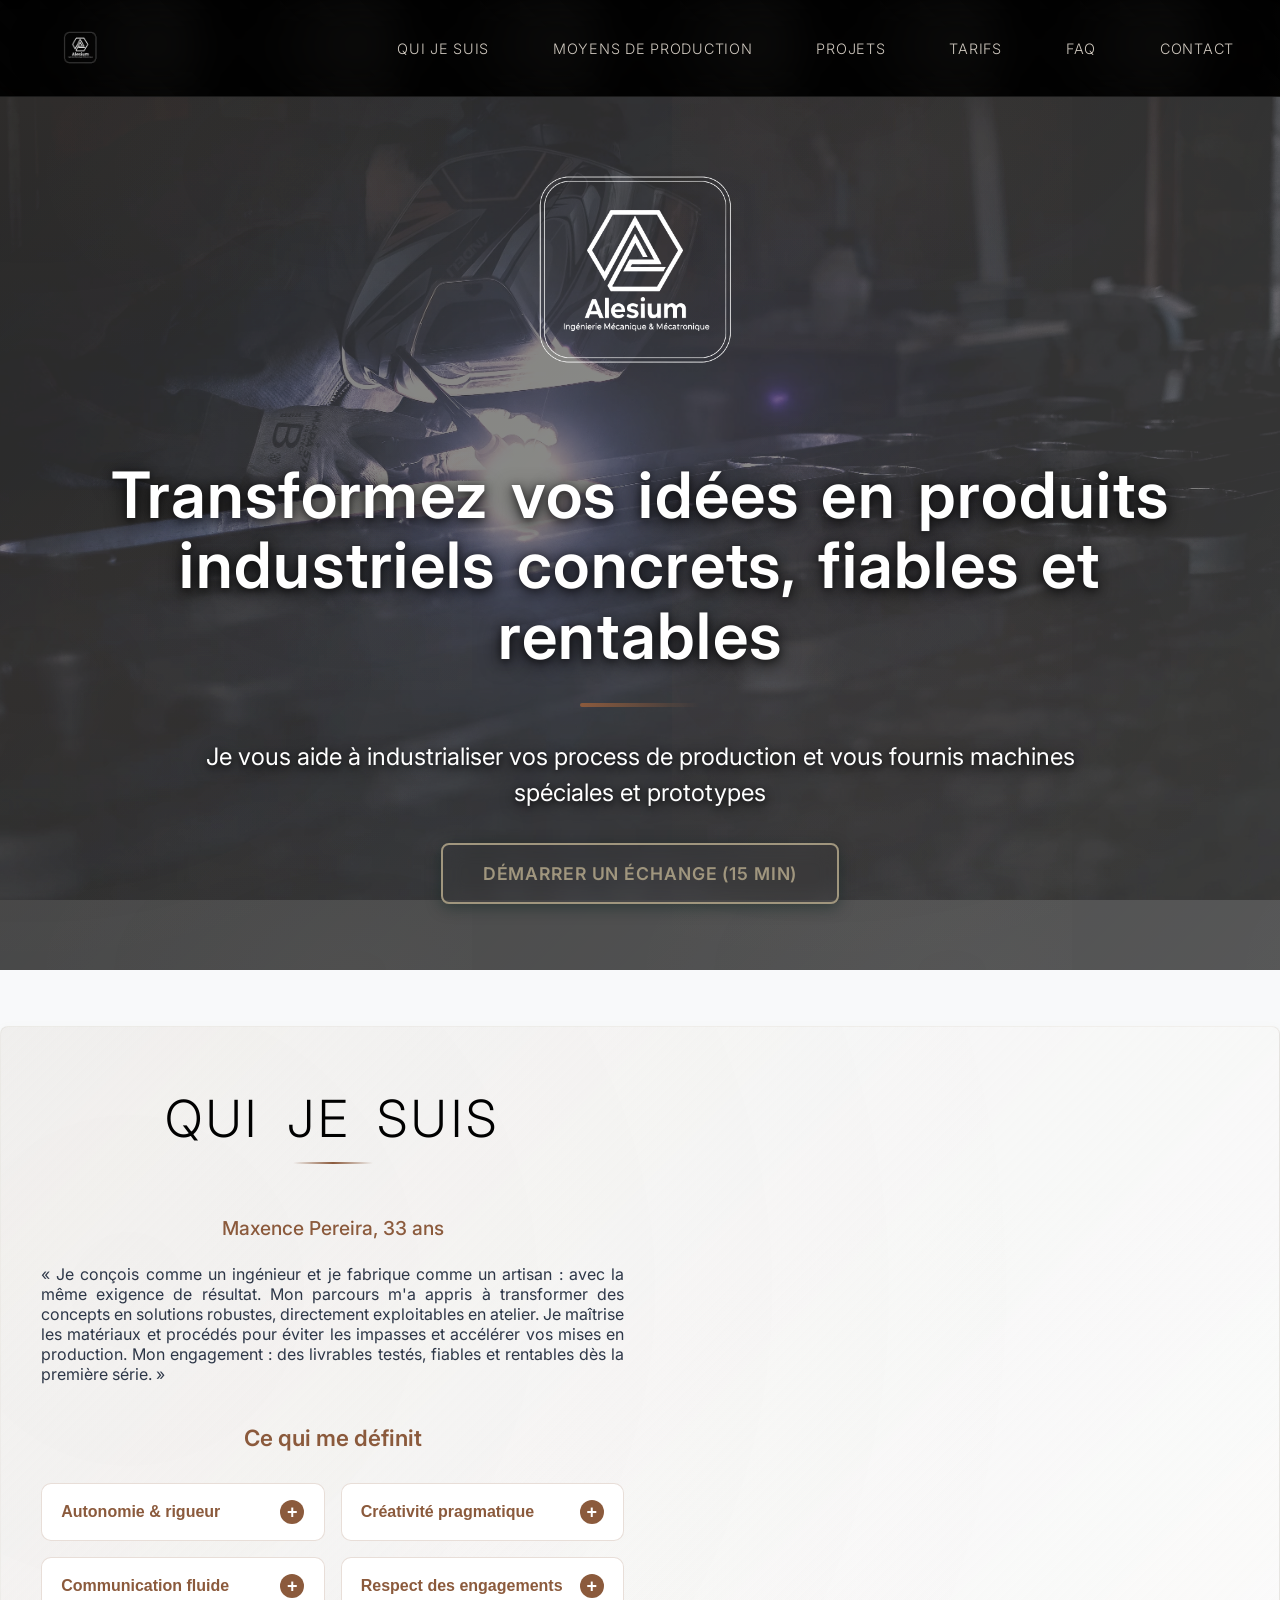
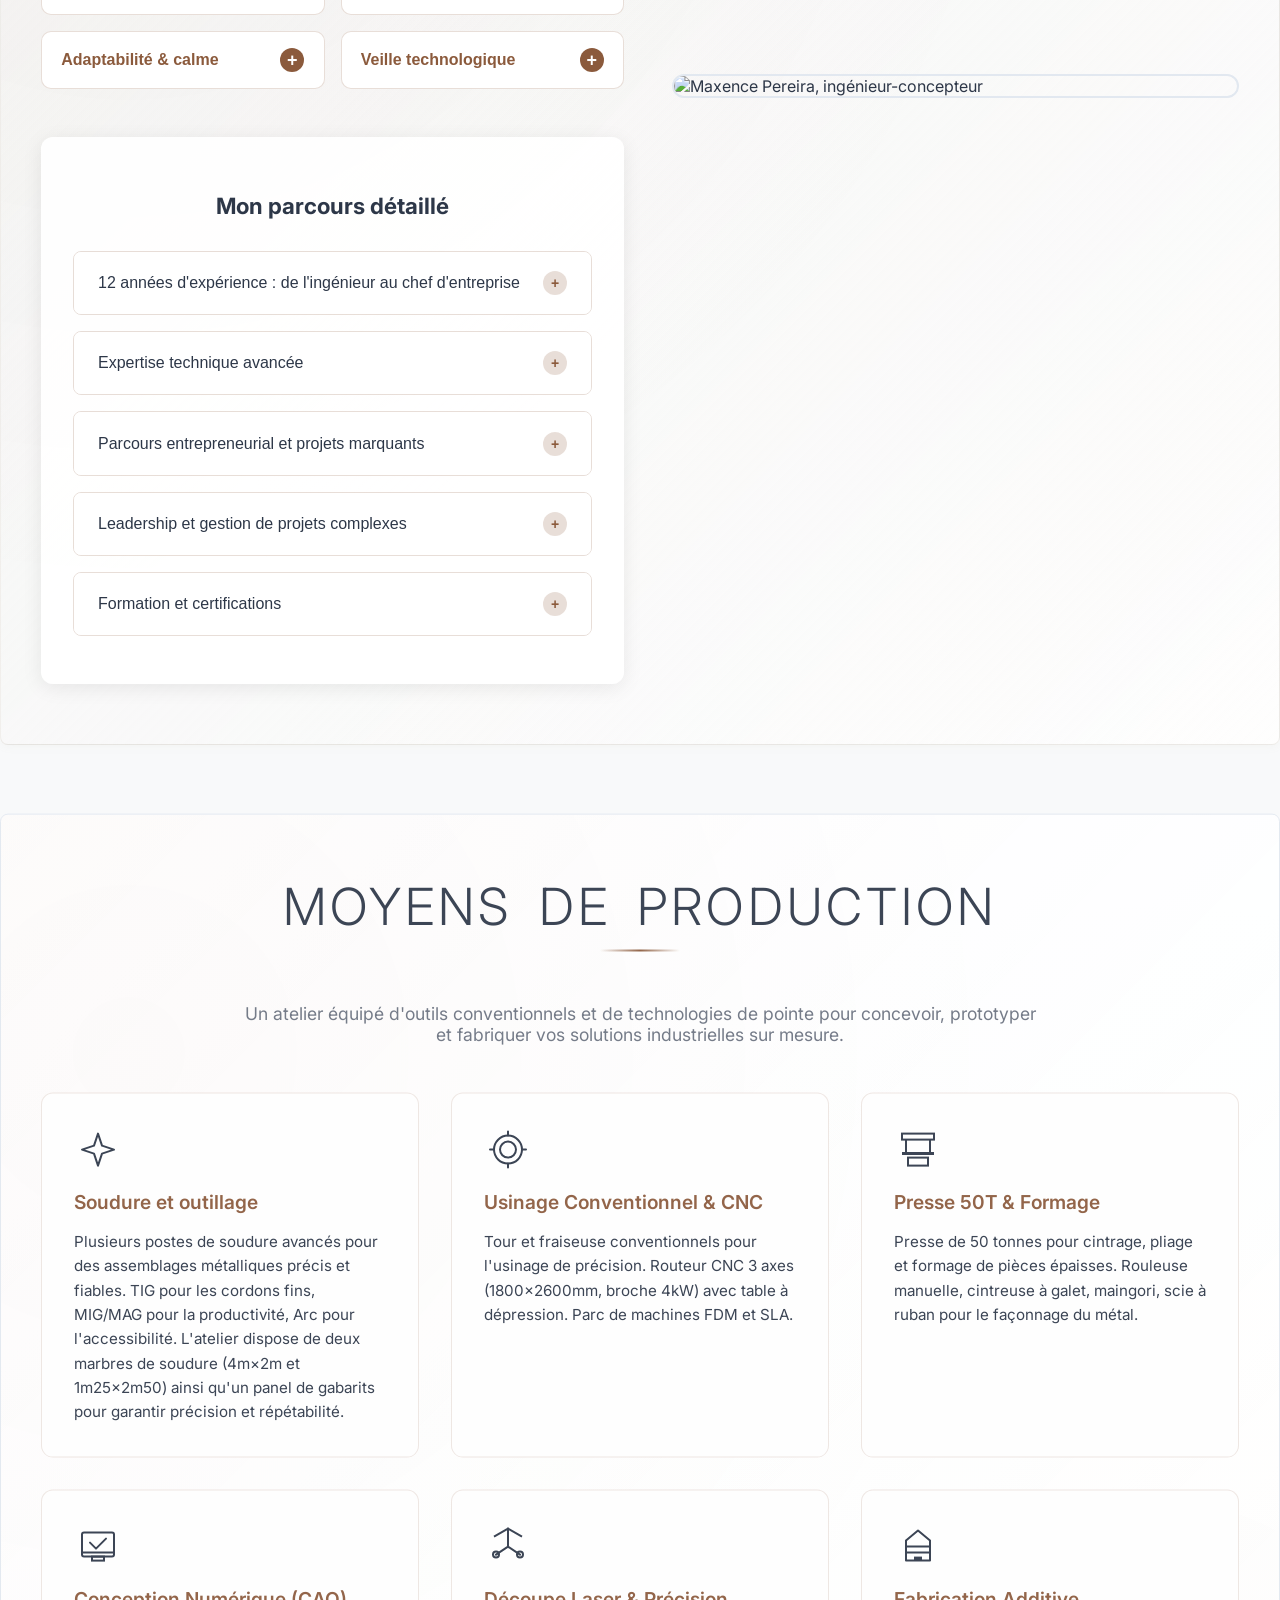
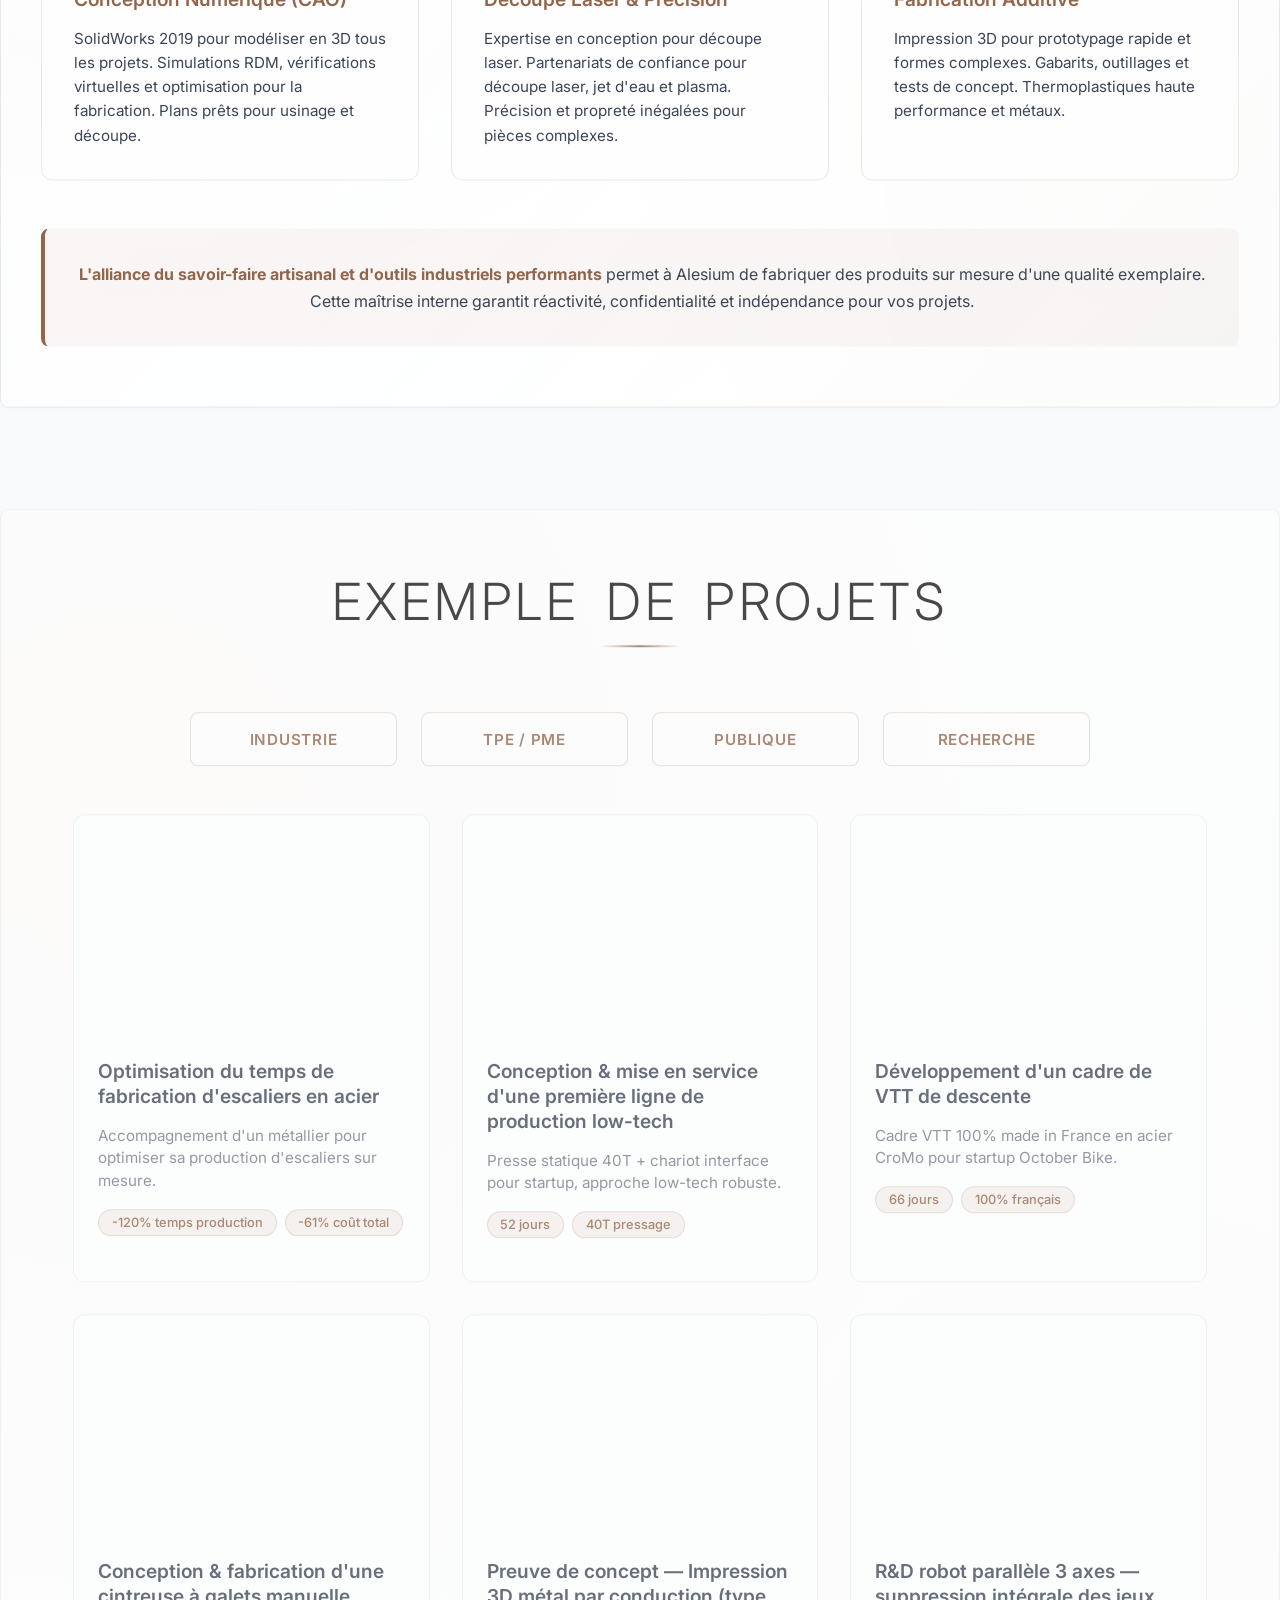
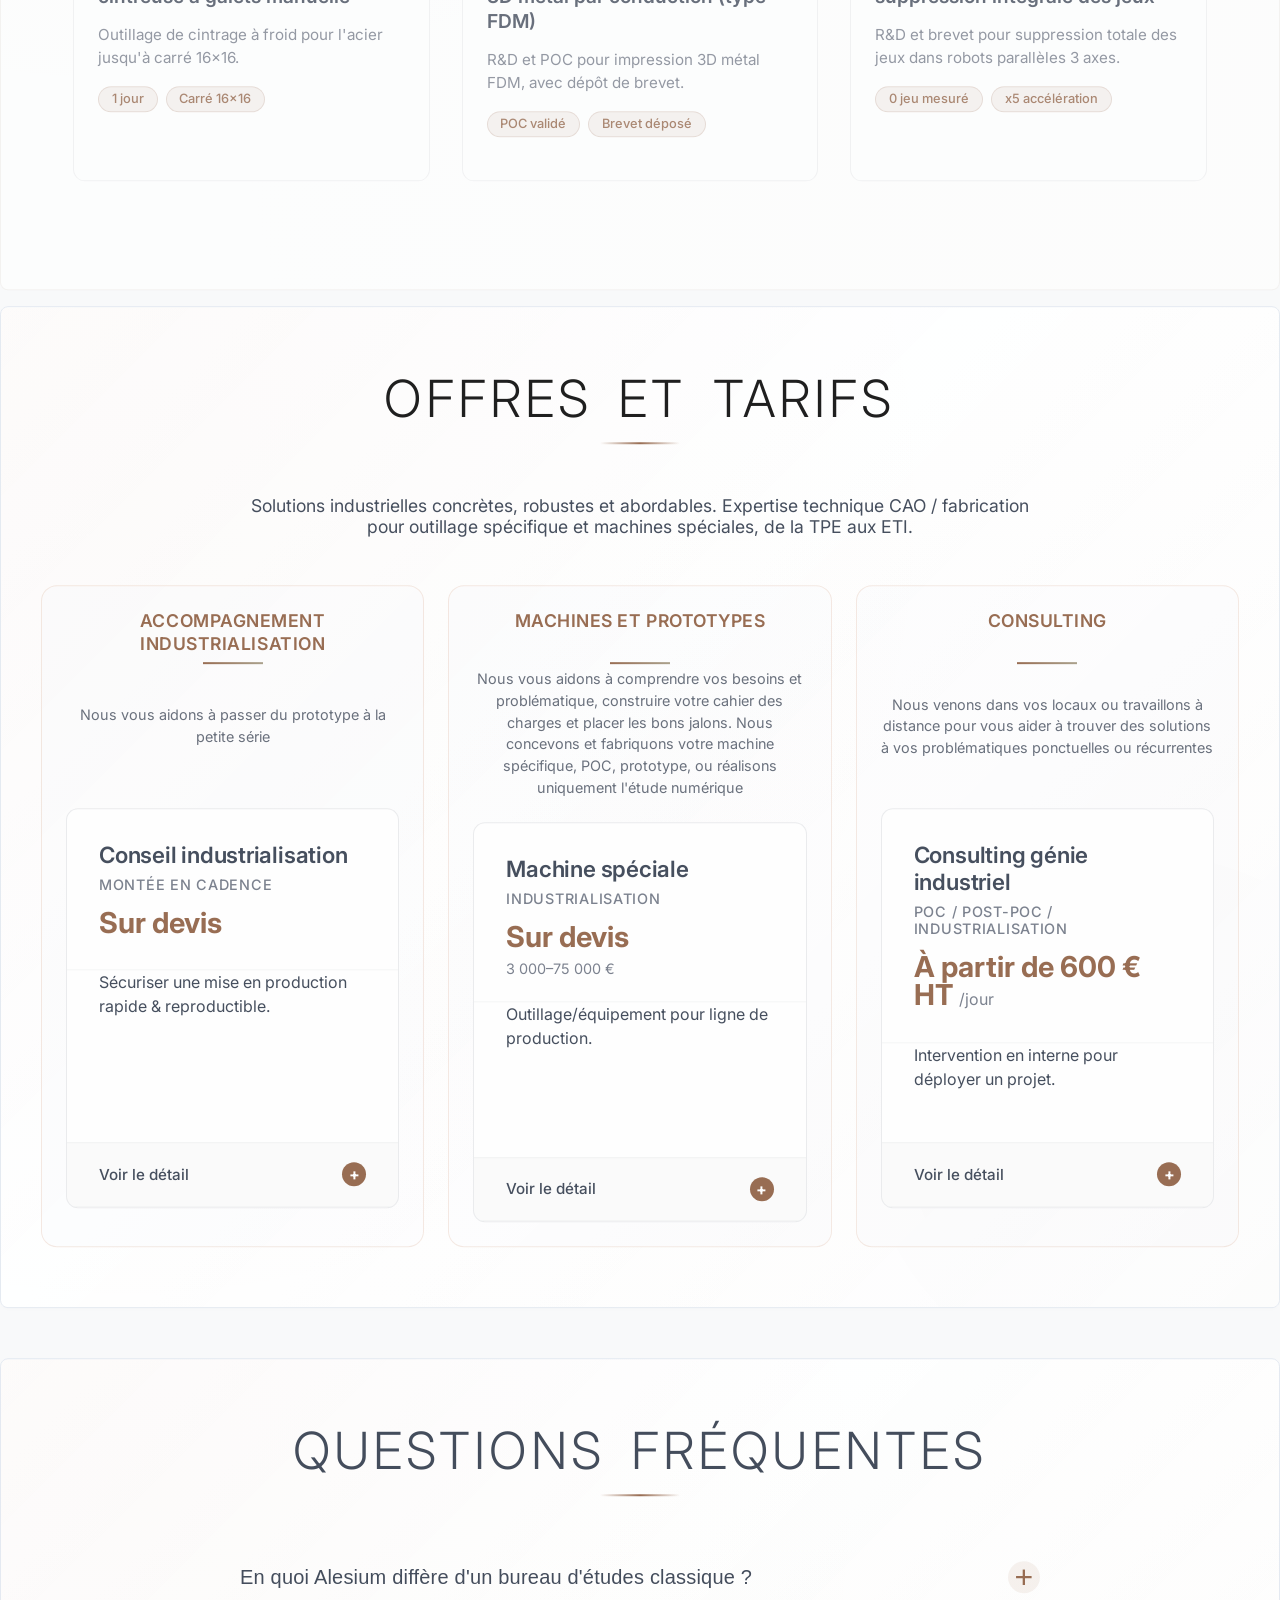
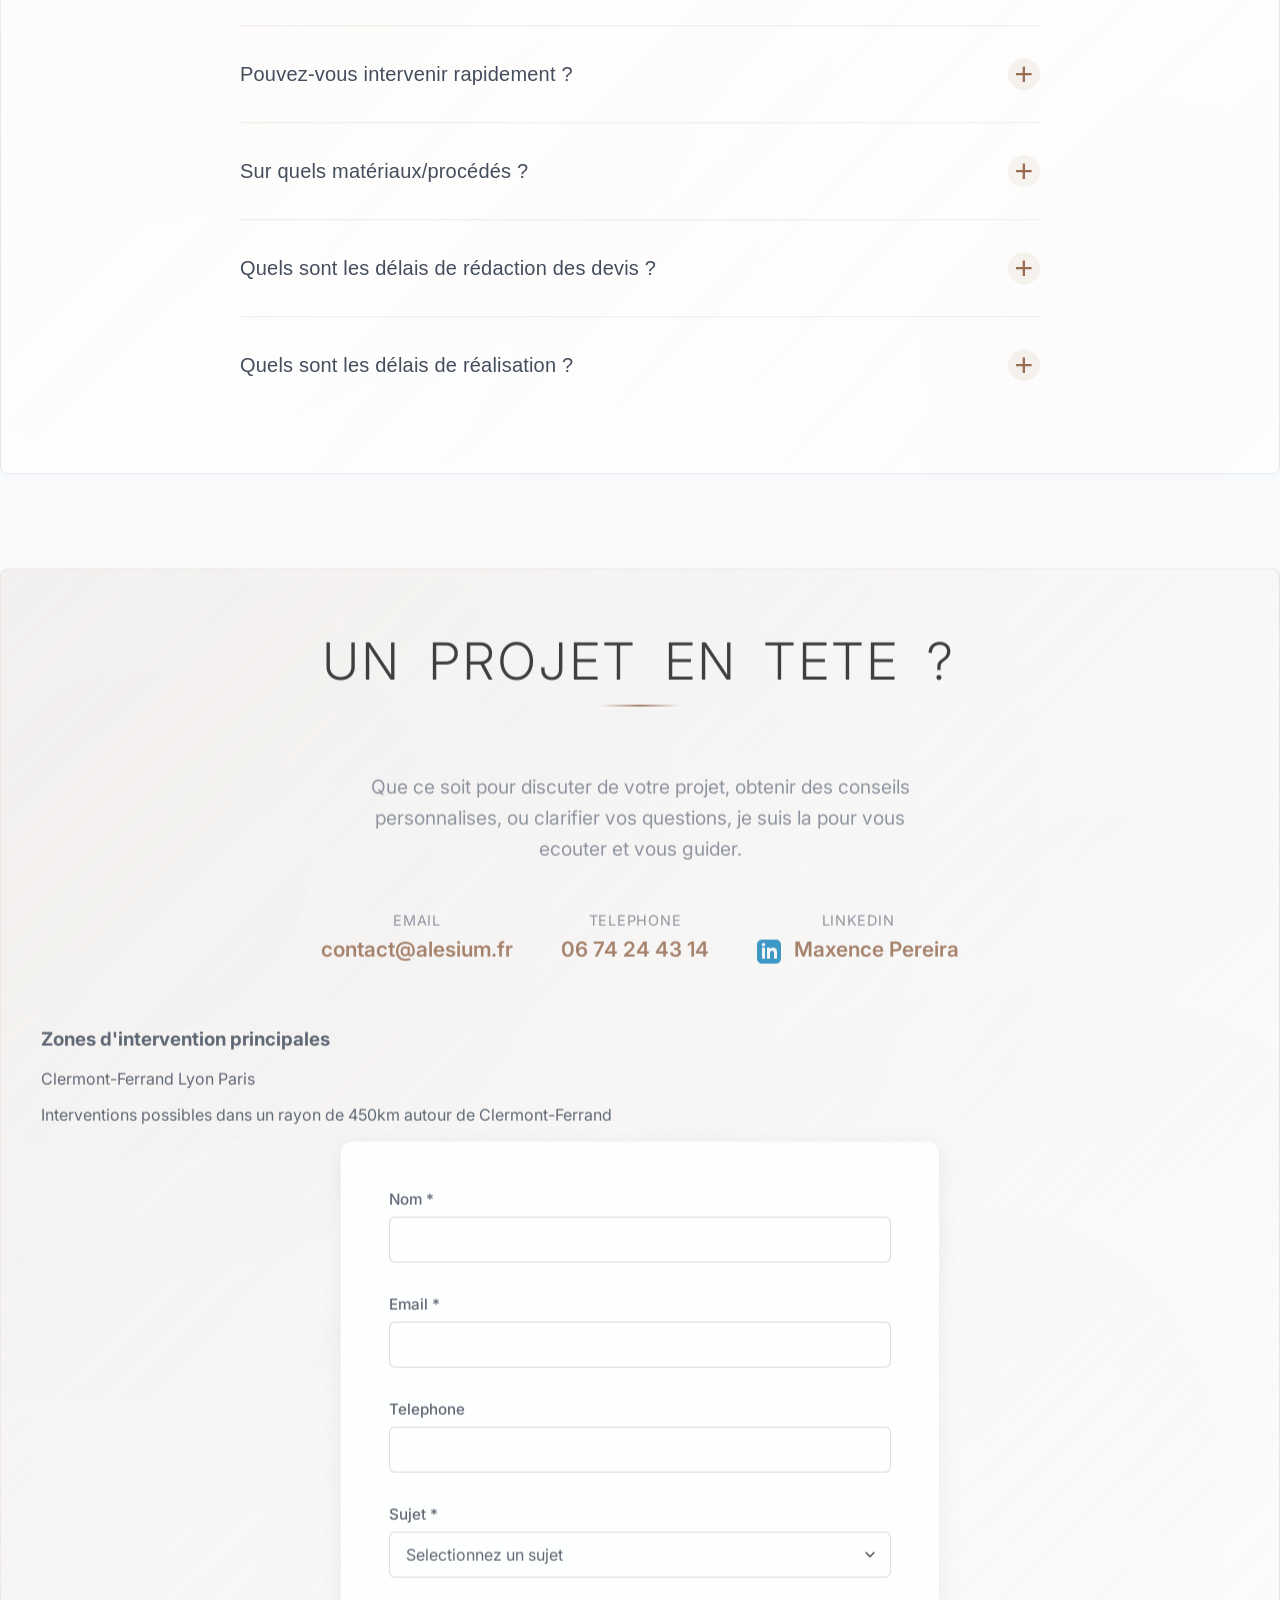
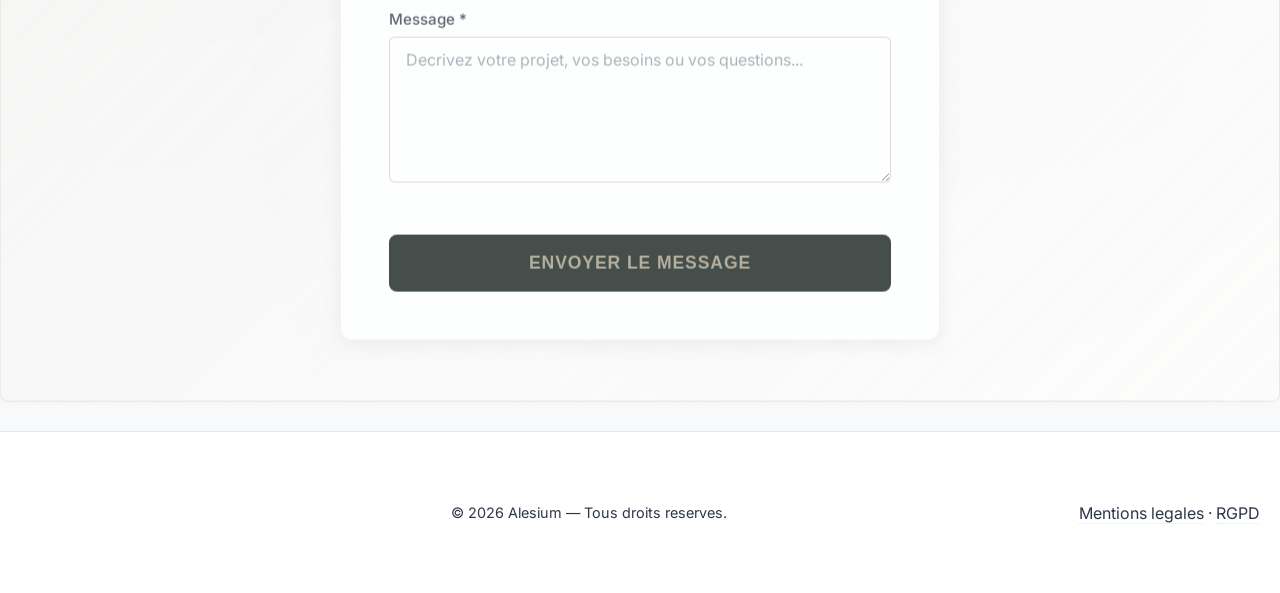
==== commit bca5a73e: "auto-commit for 36c2b091-1716-46bf-b611-e4ad5b63ec94" ====
--- a/docs/index.html
+++ b/docs/index.html
@@ -9,9 +9,11 @@
     <meta name="description" content="Conseil en industrialisation pour PME et artisans industriels. Machines spéciales, prototypes, R&D et accompagnement de la conception à la production.">
     
     <!-- Favicon -->
-    <link rel="icon" type="image/x-icon" href="favicon.ico">
-    <link rel="icon" type="image/png" sizes="32x32" href="assets/logos/favicon.ico">
-    <link rel="apple-touch-icon" href="apple-touch-icon.png">
+    <link rel="icon" type="image/x-icon" href="/favicon.ico">
+    <link rel="icon" type="image/png" sizes="16x16" href="/favicon-16x16.png">
+    <link rel="icon" type="image/png" sizes="32x32" href="/favicon-32x32.png">
+    <link rel="apple-touch-icon" sizes="180x180" href="/apple-touch-icon.png">
+    <link rel="manifest" href="/site.webmanifest">
     
     <!-- Open Graph / Facebook / WhatsApp -->
     <meta property="og:type" content="website">
@@ -219,6 +221,13 @@
                         <h3>Expertise complète en métallerie et ingénierie industrielle</h3>
                         <p>Maxence Pereira possède une expertise polyvalente en métallerie et en mécano-soudure, couvrant la conception mécanique et la maintenance industrielle. Ingénieur en génie industriel de formation, il maîtrise la CAO/DAO sur SolidWorks pour réaliser des plans 3D précis et mener des simulations de RDM (Résistance des Matériaux). Son savoir-faire technique englobe les procédés de soudage professionnels (soudure TIG, MIG/MAG et à l'arc), l'usinage conventionnel et CNC, ainsi que la fabrication additive de pièces prototypes. Il a une expérience avérée dans la maintenance d'équipements industriels (maintenance préventive et curative, optimisation MTBF/MTBO) et dans l'automatisation de solutions de production (AGV – véhicules autoguidés, robots industriels). En tant que responsable d'unité de production industrielle, il veille à la qualité, à la sécurité et à la rentabilité des opérations, tout en gérant les équipes et la planification.</p>
                         <p>Polyvalent, Maxence endosse les rôles d'ingénieur R&D en industrie, de dessinateur-projeteur en mécanique et de chef de projet technique selon les besoins des missions. Son profil réunit des compétences de soudeur-chaudronnier (lecture de plans, découpe laser, assemblage et soudure de structures métalliques) et d'ingénieur de maintenance industrielle (gestion de la maintenance préventive, dépannage, amélioration continue). Habitué à concevoir des machines spéciales et des outillages sur mesure, il excelle dans le prototypage rapide et le suivi de fabrication jusqu'à l'industrialisation. Ses réalisations incluent le développement de systèmes mécaniques complexes, l'intégration de technologies robotiques (par exemple la conception de chariots autonomes AGV dans le secteur du levage) et la mise en place de processus lean en production. Toujours en veille technologique, il se tient informé des avancées en mécatronique, tôlerie/chaudronnerie moderne, nouveaux matériaux et procédés émergents, afin de maintenir Alesium à la pointe et d'offrir à ses clients des solutions innovantes, fiables et durables.</p>
+                        
+                        <h3>Zone d'intervention géographique et services locaux</h3>
+                        <p>Alesium, basé à Clermont-Ferrand (Puy-de-Dôme, Auvergne-Rhône-Alpes), intervient principalement dans trois grandes métropoles françaises : Clermont-Ferrand, Lyon et Paris. L'entreprise propose ses services d'ingénierie mécanique, de conception de machines spéciales, de prototypage industriel et de conseil en industrialisation dans toute la région Auvergne-Rhône-Alpes et au-delà.</p>
+                        
+                        <p>Zone de couverture étendue - Alesium intervient dans un rayon de 450 kilomètres autour de Clermont-Ferrand, couvrant les villes et régions suivantes : Lyon (métropole de Lyon, Rhône), Saint-Étienne (Loire), Grenoble (Isère), Valence (Drôme), Chambéry (Savoie), Annecy (Haute-Savoie), Bourg-en-Bresse (Ain), Dijon (Côte-d'Or, Bourgogne), Besançon (Doubs, Bourgogne-Franche-Comté), Limoges (Haute-Vienne, Nouvelle-Aquitaine), Bourges (Cher, Centre-Val de Loire), Orléans (Loiret, Centre-Val de Loire), Tours (Indre-et-Loire, Centre-Val de Loire), Montpellier (Hérault, Occitanie), Nîmes (Gard, Occitanie), Avignon (Vaucluse, Provence-Alpes-Côte d'Azur), Marseille (Bouches-du-Rhône, Provence-Alpes-Côte d'Azur), Toulouse (Haute-Garonne, Occitanie), Bordeaux (Gironde, Nouvelle-Aquitaine), Nantes (Loire-Atlantique, Pays de la Loire), Vichy (Allier, Auvergne-Rhône-Alpes), Moulins (Allier, Auvergne-Rhône-Alpes), Le Puy-en-Velay (Haute-Loire, Auvergne-Rhône-Alpes).</p>
+                        
+                        <p>Services disponibles en déplacement : conseil en industrialisation sur site client, audit de ligne de production, maintenance préventive et curative d'équipements industriels, formation aux procédés de soudage et d'usinage, accompagnement à la mise en service de machines spéciales, prototypage et tests en conditions réelles, optimisation de processus de fabrication. Maxence Pereira se déplace régulièrement chez ses clients industriels (PME, ETI, artisans, entreprises du secteur public, laboratoires de recherche) pour des interventions techniques, du conseil stratégique ou des projets de R&D collaborative.</p>
                     </div>
                     
                     <!-- CV Interactive Section -->
@@ -784,6 +793,17 @@
                     </a>
                 </div>
             </div>
+            
+            <!-- Zones d'intervention -->
+            <div class="intervention-zones">
+                <h3>Zones d'intervention principales</h3>
+                <div class="zones-list">
+                    <span class="zone-badge">Clermont-Ferrand</span>
+                    <span class="zone-badge">Lyon</span>
+                    <span class="zone-badge">Paris</span>
+                </div>
+                <p class="zones-description">Interventions possibles dans un rayon de 450km autour de Clermont-Ferrand</p>
+            </div>
 
             <form class="contact-form" id="contact-form">
                 <div class="form-group">
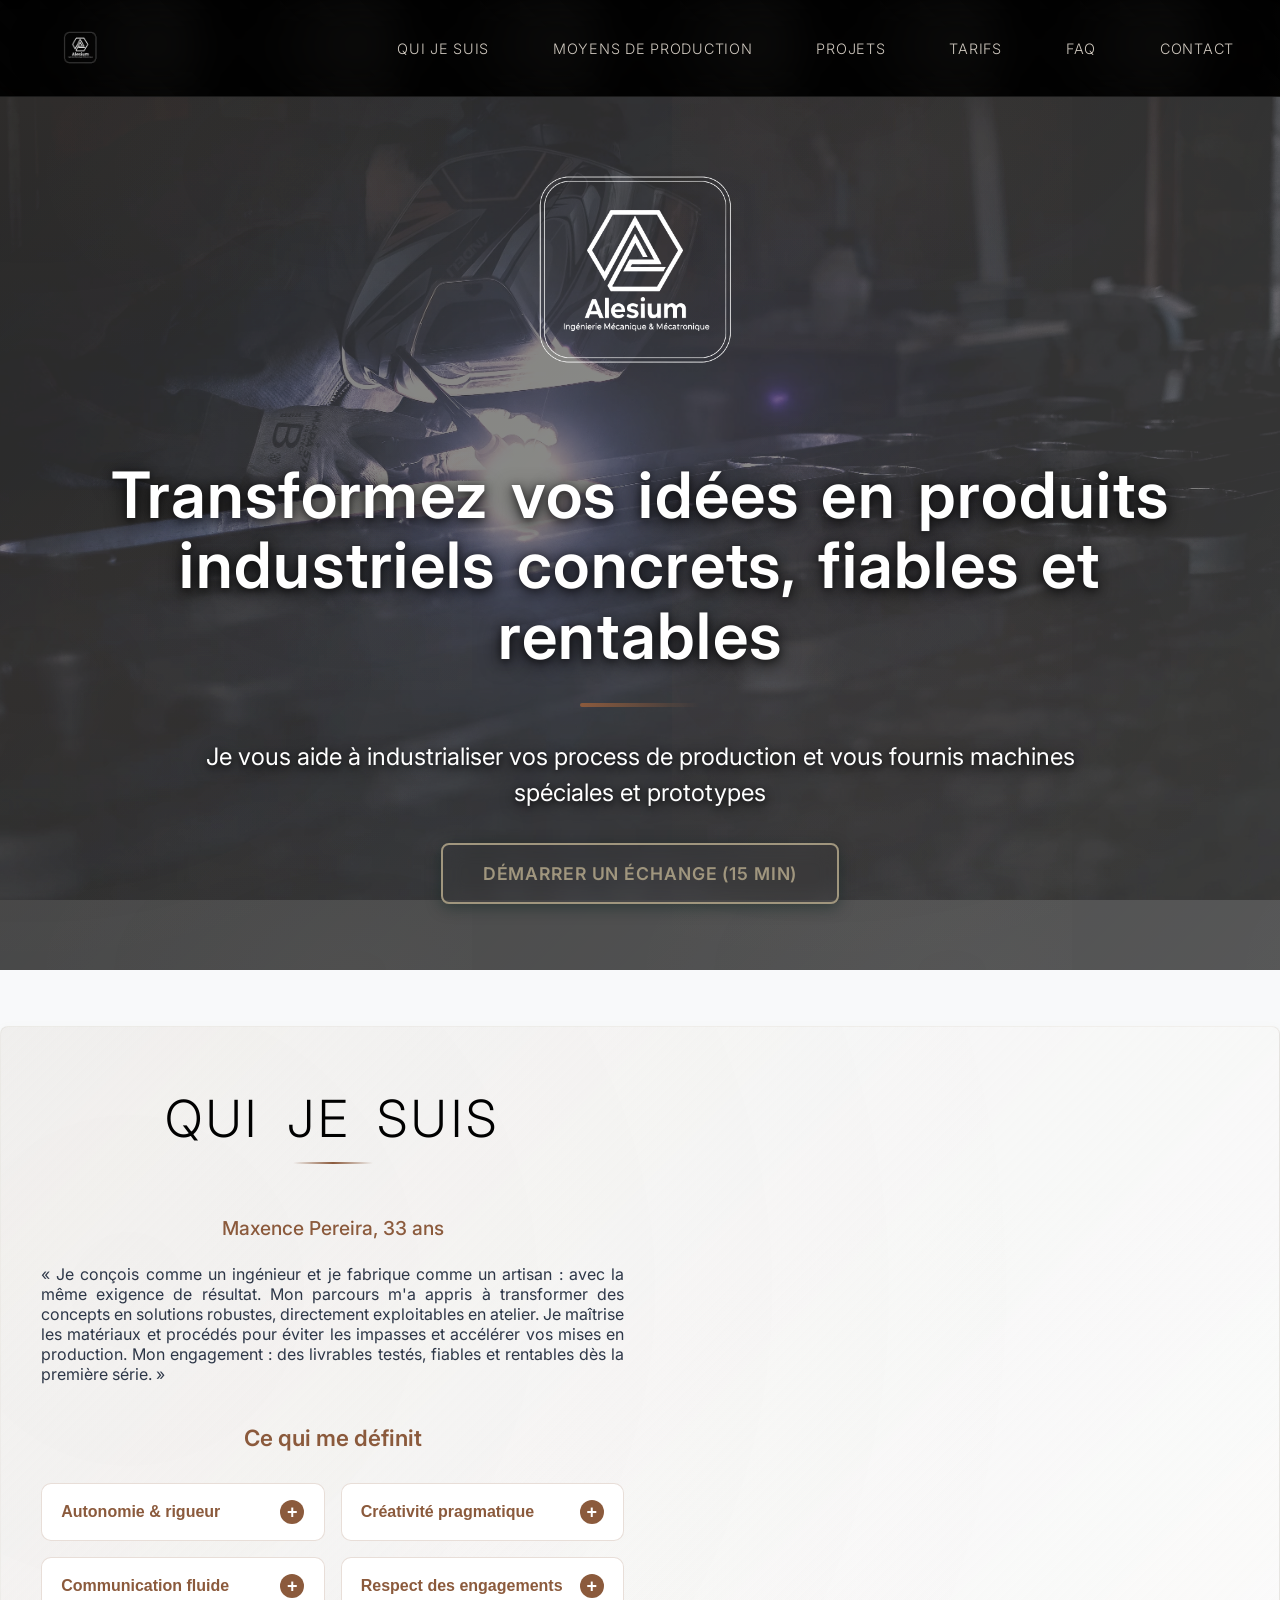
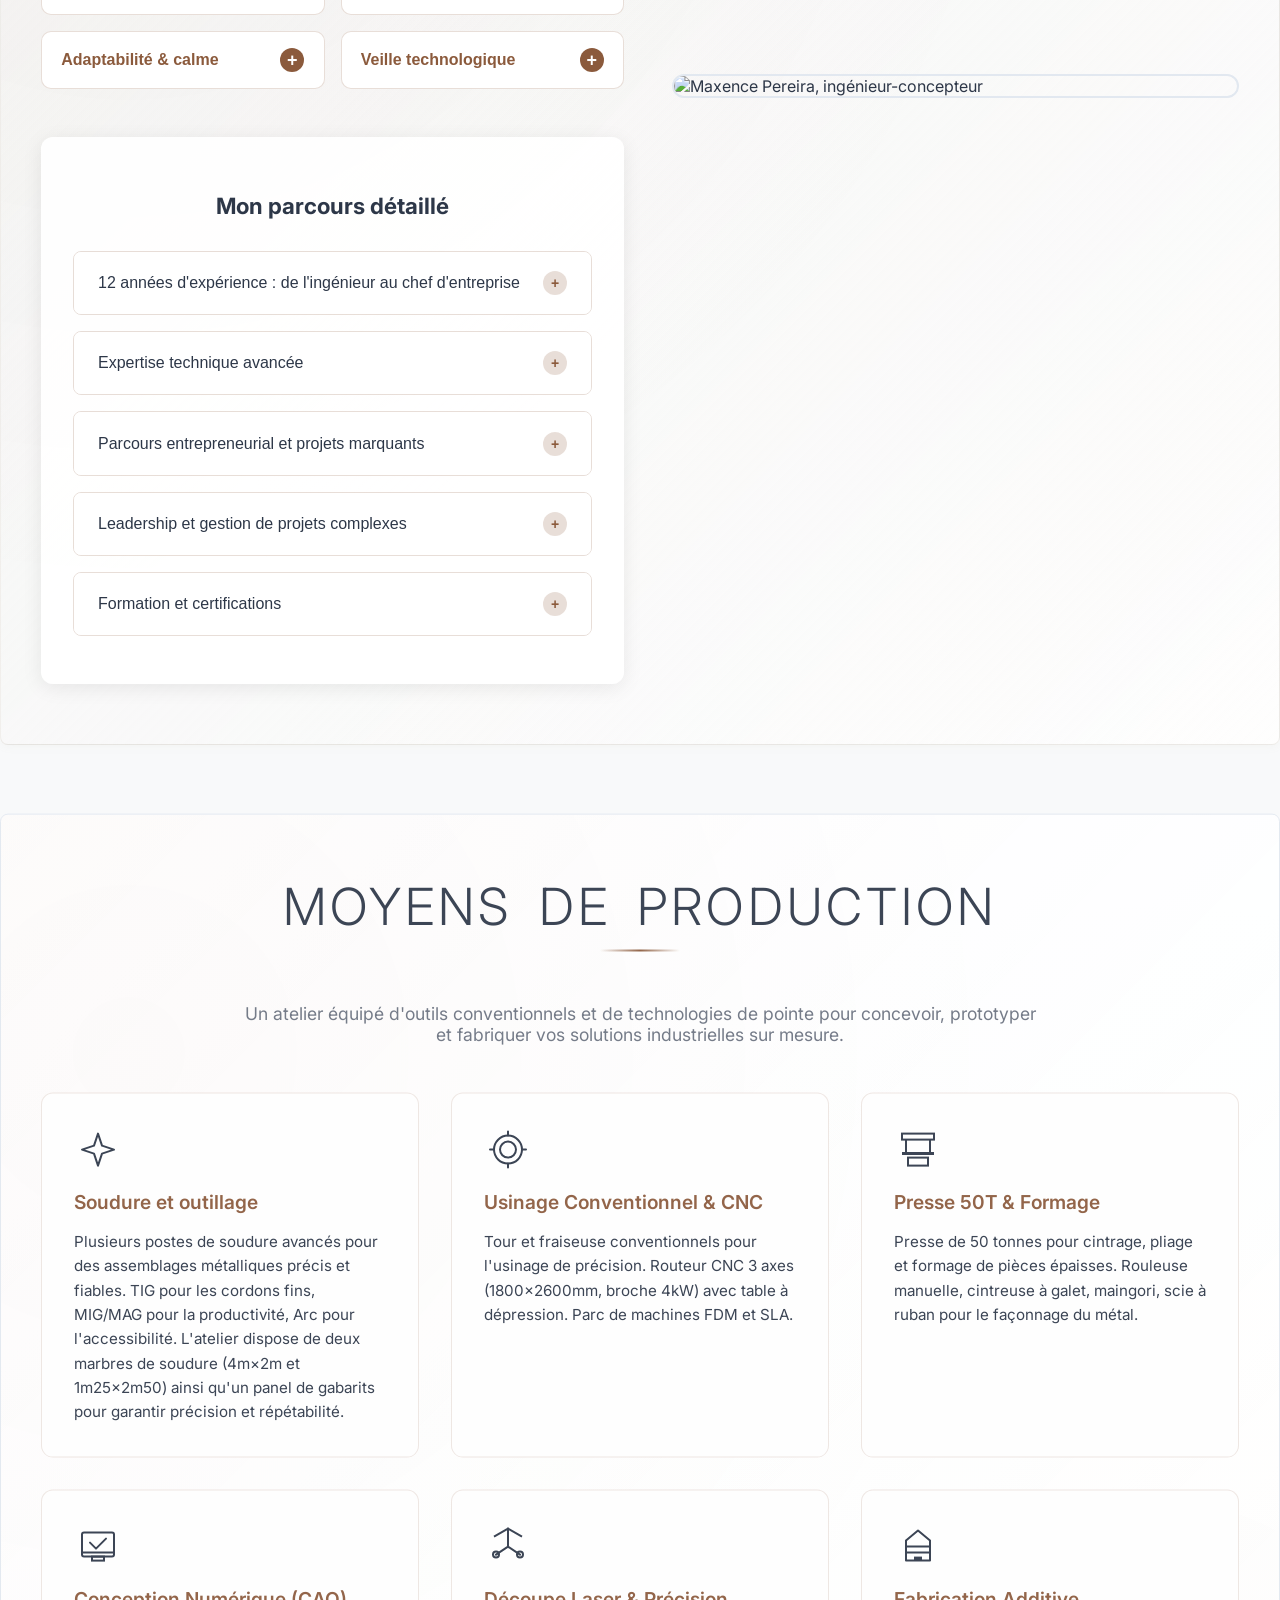
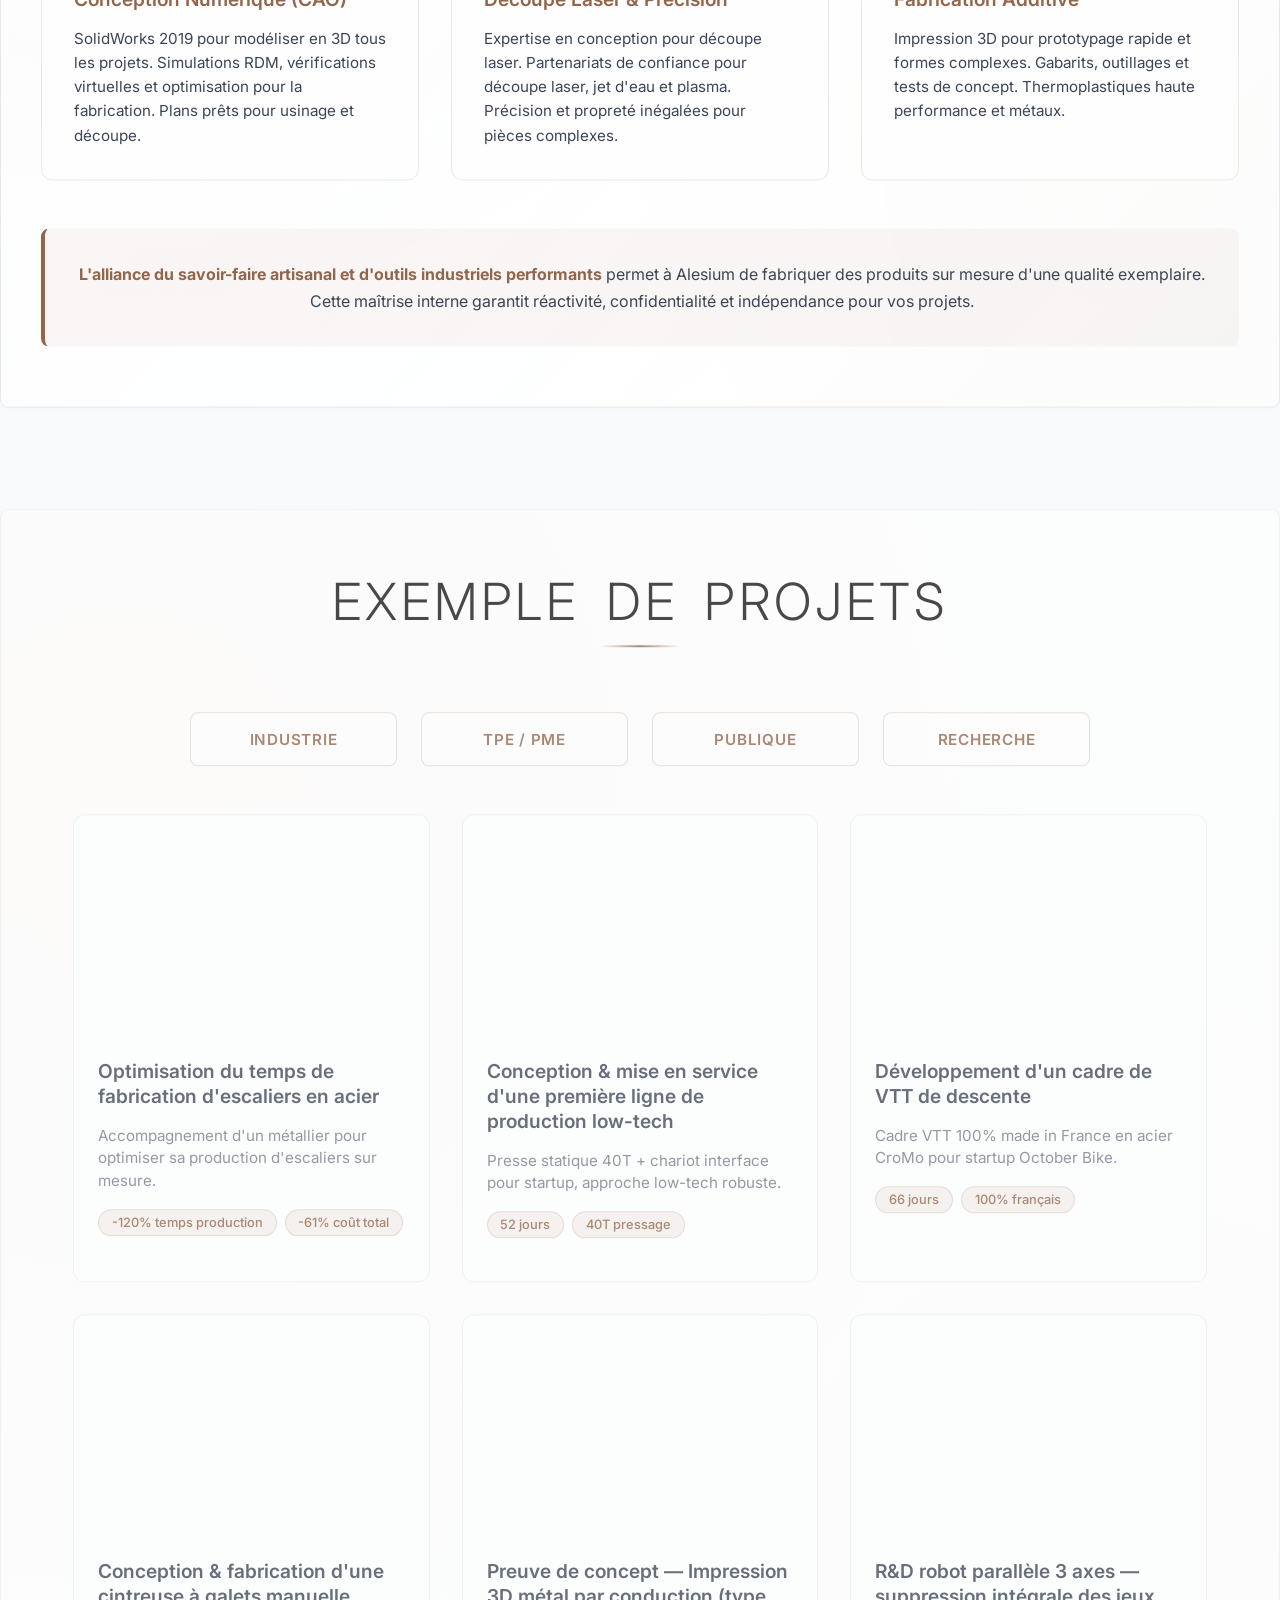
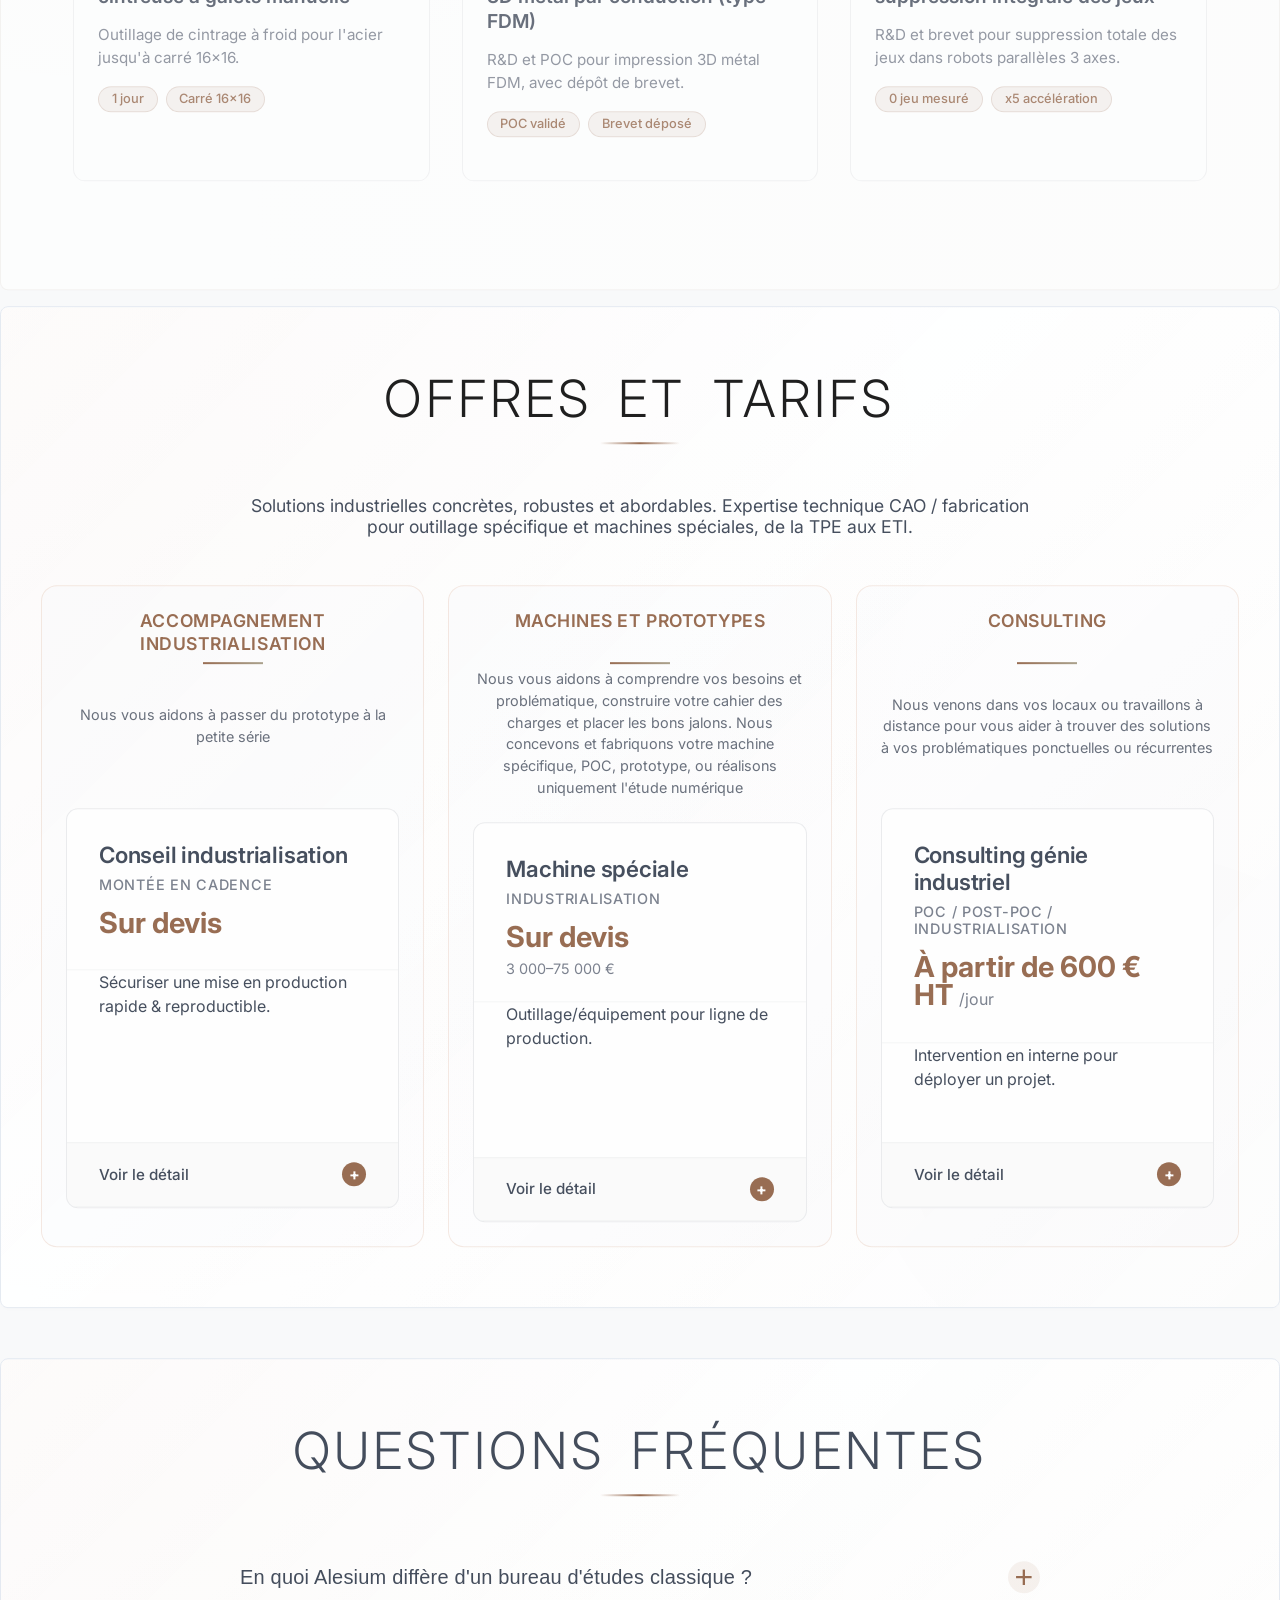
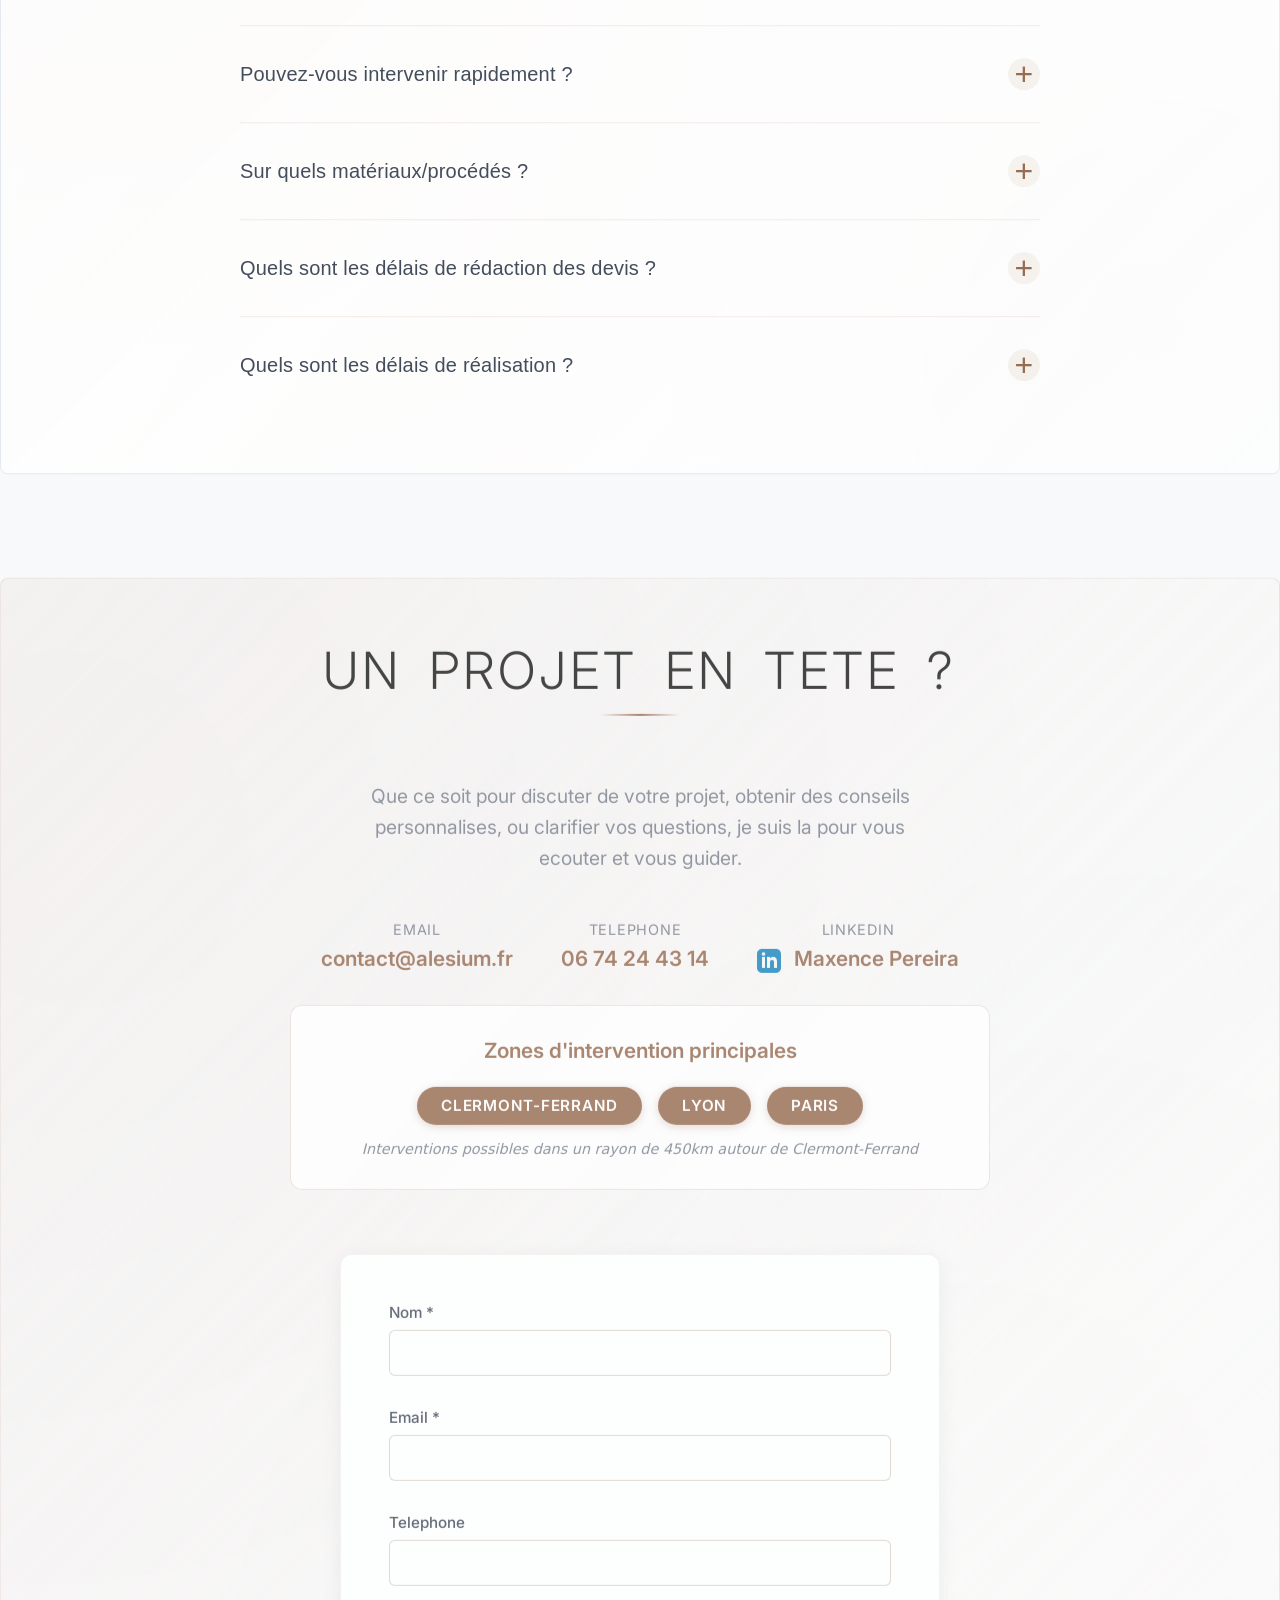
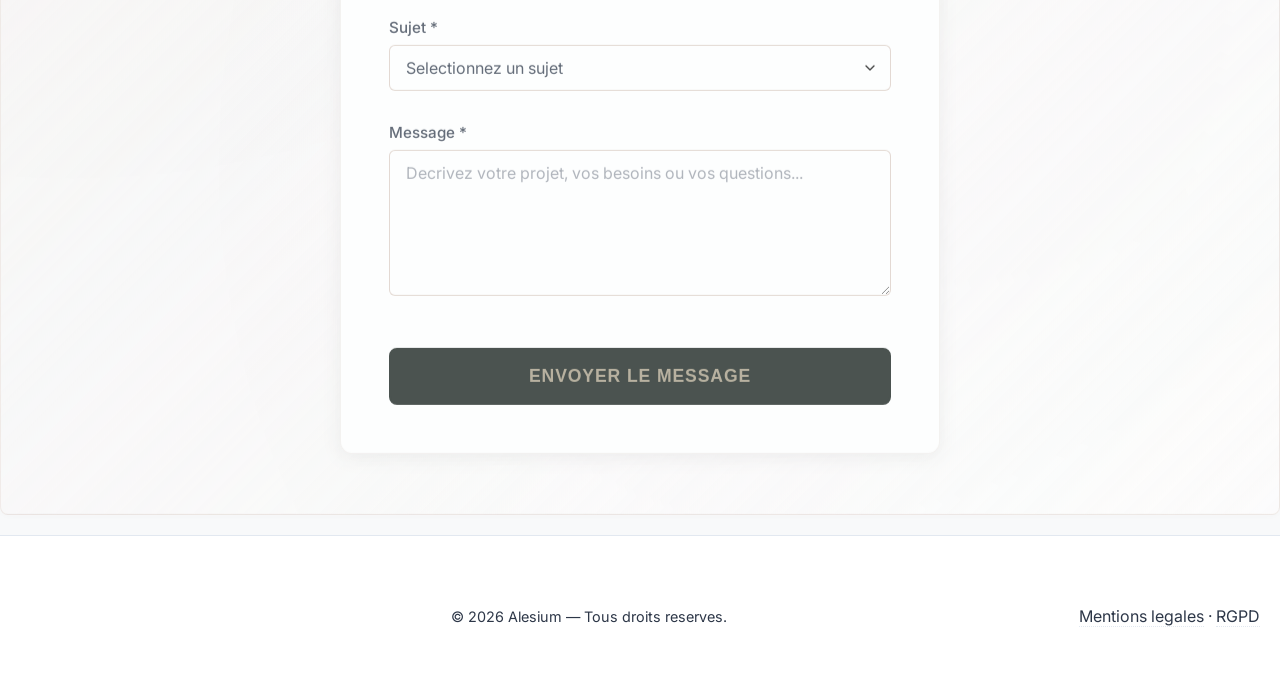
==== commit d5e59021: "auto-commit for 57b2ca65-0f95-403e-85cf-d362702ea0c0" ====
--- a/docs/index.html
+++ b/docs/index.html
@@ -228,6 +228,11 @@
                         <p>Zone de couverture étendue - Alesium intervient dans un rayon de 450 kilomètres autour de Clermont-Ferrand, couvrant les villes et régions suivantes : Lyon (métropole de Lyon, Rhône), Saint-Étienne (Loire), Grenoble (Isère), Valence (Drôme), Chambéry (Savoie), Annecy (Haute-Savoie), Bourg-en-Bresse (Ain), Dijon (Côte-d'Or, Bourgogne), Besançon (Doubs, Bourgogne-Franche-Comté), Limoges (Haute-Vienne, Nouvelle-Aquitaine), Bourges (Cher, Centre-Val de Loire), Orléans (Loiret, Centre-Val de Loire), Tours (Indre-et-Loire, Centre-Val de Loire), Montpellier (Hérault, Occitanie), Nîmes (Gard, Occitanie), Avignon (Vaucluse, Provence-Alpes-Côte d'Azur), Marseille (Bouches-du-Rhône, Provence-Alpes-Côte d'Azur), Toulouse (Haute-Garonne, Occitanie), Bordeaux (Gironde, Nouvelle-Aquitaine), Nantes (Loire-Atlantique, Pays de la Loire), Vichy (Allier, Auvergne-Rhône-Alpes), Moulins (Allier, Auvergne-Rhône-Alpes), Le Puy-en-Velay (Haute-Loire, Auvergne-Rhône-Alpes).</p>
                         
                         <p>Services disponibles en déplacement : conseil en industrialisation sur site client, audit de ligne de production, maintenance préventive et curative d'équipements industriels, formation aux procédés de soudage et d'usinage, accompagnement à la mise en service de machines spéciales, prototypage et tests en conditions réelles, optimisation de processus de fabrication. Maxence Pereira se déplace régulièrement chez ses clients industriels (PME, ETI, artisans, entreprises du secteur public, laboratoires de recherche) pour des interventions techniques, du conseil stratégique ou des projets de R&D collaborative.</p>
+                        
+                        <h3>Couverture géographique exhaustive - 450km autour de Clermont-Ferrand</h3>
+                        <p>Alesium intervient dans 150+ villes et communes françaises dans un rayon de 450 kilomètres : Auvergne-Rhône-Alpes (Villeurbanne Rhône, Vénissieux Rhône, Caluire-et-Cuire Rhône, Villefranche-sur-Saône Rhône, Vienne Isère, Bourgoin-Jallieu Isère, Voiron Isère, Fontaine Isère, Échirolles Isère, Saint-Martin-d'Hères Isère, Romans-sur-Isère Drôme, Montélimar Drôme, Valence Drôme, Aix-les-Bains Savoie, Albertville Savoie, Annemasse Haute-Savoie, Thonon-les-Bains Haute-Savoie, Cluses Haute-Savoie, Oyonnax Ain, Belley Ain, Ambérieu-en-Bugey Ain, Roanne Loire, Firminy Loire, Montbrison Loire, Rive-de-Gier Loire, Montluçon Allier, Cusset Allier, Yzeure Allier, Aurillac Cantal, Issoire Puy-de-Dôme, Riom Puy-de-Dôme, Cournon-d'Auvergne Puy-de-Dôme, Chamalières Puy-de-Dôme, Beaumont Puy-de-Dôme, Thiers Puy-de-Dôme, Ambert Puy-de-Dôme, Brioude Haute-Loire, Yssingeaux Haute-Loire, Monistrol-sur-Loire Haute-Loire), Bourgogne-Franche-Comté (Chalon-sur-Saône Saône-et-Loire, Mâcon Saône-et-Loire, Le Creusot Saône-et-Loire, Montceau-les-Mines Saône-et-Loire, Autun Saône-et-Loire, Nevers Nièvre, Cosne-Cours-sur-Loire Nièvre, Auxerre Yonne, Sens Yonne, Joigny Yonne, Avallon Yonne, Dole Jura, Lons-le-Saunier Jura, Saint-Claude Jura, Belfort Territoire de Belfort, Montbéliard Doubs, Pontarlier Doubs, Vesoul Haute-Saône, Lure Haute-Saône, Gray Haute-Saône, Beaune Côte-d'Or, Chevigny-Saint-Sauveur Côte-d'Or), Centre-Val de Loire (Blois Loir-et-Cher, Romorantin-Lanthenay Loir-et-Cher, Vendôme Loir-et-Cher, Châteauroux Indre, Issoudun Indre, La Châtre Indre, Vierzon Cher, Saint-Amand-Montrond Cher, Mehun-sur-Yèvre Cher, Montargis Loiret, Gien Loiret, Pithiviers Loiret, Fleury-les-Aubrais Loiret, Olivet Loiret, Saint-Jean-de-Braye Loiret, Amboise Indre-et-Loire, Joué-lès-Tours Indre-et-Loire, Saint-Pierre-des-Corps Indre-et-Loire, Chinon Indre-et-Loire, Loches Indre-et-Loire), Nouvelle-Aquitaine (Brive-la-Gaillarde Corrèze, Tulle Corrèze, Ussel Corrèze, Égletons Corrèze, Guéret Creuse, Aubusson Creuse, La Souterraine Creuse, Bellac Haute-Vienne, Saint-Junien Haute-Vienne, Rochechouart Haute-Vienne, Aixe-sur-Vienne Haute-Vienne, Panazol Haute-Vienne, Couzeix Haute-Vienne, Périgueux Dordogne, Bergerac Dordogne, Sarlat-la-Canéda Dordogne, Brantôme Dordogne, Agen Lot-et-Garonne, Villeneuve-sur-Lot Lot-et-Garonne, Marmande Lot-et-Garonne, Angoulême Charente, Cognac Charente, La Rochelle Charente-Maritime, Saintes Charente-Maritime, Rochefort Charente-Maritime, Royan Charente-Maritime, Niort Deux-Sèvres, Bressuire Deux-Sèvres, Thouars Deux-Sèvres, Poitiers Vienne, Châtellerault Vienne, Loudun Vienne, Montmorillon Vienne, Libourne Gironde, Mérignac Gironde, Pessac Gironde, Talence Gironde, Bègles Gironde, Villenave-d'Ornon Gironde, Gradignan Gironde, Cestas Gironde, Cenon Gironde, Floirac Gironde), Occitanie (Rodez Aveyron, Millau Aveyron, Villefranche-de-Rouergue Aveyron, Albi Tarn, Castres Tarn, Gaillac Tarn, Mazamet Tarn, Cahors Lot, Figeac Lot, Gourdon Lot, Mende Lozère, Florac Lozère, Aurillac Cantal, Alès Gard, Bagnols-sur-Cèze Gard, Beaucaire Gard, Vauvert Gard, Saint-Gilles Gard, Lunel Hérault, Béziers Hérault, Sète Hérault, Agde Hérault, Frontignan Hérault, Mauguio Hérault, Castelnau-le-Lez Hérault, Lattes Hérault, Albi Tarn, Carcassonne Aude, Narbonne Aude, Limoux Aude, Foix Ariège, Pamiers Ariège), Provence-Alpes-Côte d'Azur (Orange Vaucluse, Carpentras Vaucluse, Cavaillon Vaucluse, Apt Vaucluse, Arles Bouches-du-Rhône, Salon-de-Provence Bouches-du-Rhône, Martigues Bouches-du-Rhône, Aubagne Bouches-du-Rhône, La Ciotat Bouches-du-Rhône, Istres Bouches-du-Rhône, Vitrolles Bouches-du-Rhône, Miramas Bouches-du-Rhône, Gardanne Bouches-du-Rhône, Gap Hautes-Alpes, Briançon Hautes-Alpes, Embrun Hautes-Alpes, Digne-les-Bains Alpes-de-Haute-Provence, Manosque Alpes-de-Haute-Provence, Sisteron Alpes-de-Haute-Provence), Pays de la Loire (Cholet Maine-et-Loire, Angers Maine-et-Loire, Saumur Maine-et-Loire, Segré Maine-et-Loire, Saint-Nazaire Loire-Atlantique, Saint-Herblain Loire-Atlantique, Rezé Loire-Atlantique, Saint-Sébastien-sur-Loire Loire-Atlantique, Orvault Loire-Atlantique, Vertou Loire-Atlantique, Couëron Loire-Atlantique, Carquefou Loire-Atlantique, La Chapelle-sur-Erdre Loire-Atlantique, Bouguenais Loire-Atlantique, Le Mans Sarthe, Laval Mayenne, La Roche-sur-Yon Vendée).</p>
+                        
+                        <p>Cette couverture géographique étendue permet à Alesium de servir efficacement les industries manufacturières, les ateliers de production, les PME innovantes, les ETI en croissance et les acteurs de la recherche appliquée dans toutes ces zones. Les interventions incluent la conception de machines-outils spéciales, l'optimisation de chaînes de montage, le développement de prototypes fonctionnels, l'accompagnement à l'industrialisation de nouveaux produits, la résolution de problématiques techniques complexes en mécanique, métallurgie et automatisation industrielle.</p>
                     </div>
                     
                     <!-- CV Interactive Section -->
--- a/docs/assets/css/app.css
+++ b/docs/assets/css/app.css
@@ -2491,8 +2491,76 @@
     display: flex;
     gap: 3rem;
     justify-content: center;
-    margin: 3rem 0 4rem;
+    margin: 3rem 0 2rem;
     flex-wrap: wrap;
+}
+
+/* Zones d'intervention */
+.intervention-zones {
+    background: rgba(255, 255, 255, 0.95);
+    border: 1px solid rgba(139, 90, 60, 0.2);
+    border-radius: 12px;
+    padding: 2rem;
+    margin: 2rem auto 4rem;
+    max-width: 700px;
+    text-align: center;
+}
+
+.intervention-zones h3 {
+    font-size: 1.3rem;
+    font-weight: 600;
+    color: var(--copper);
+    margin: 0 0 1.5rem 0;
+}
+
+.zones-list {
+    display: flex;
+    gap: 1rem;
+    justify-content: center;
+    flex-wrap: wrap;
+    margin-bottom: 1rem;
+}
+
+.zone-badge {
+    display: inline-block;
+    padding: 0.6rem 1.5rem;
+    background: var(--copper);
+    color: white;
+    border-radius: 25px;
+    font-size: 0.95rem;
+    font-weight: 600;
+    text-transform: uppercase;
+    letter-spacing: 0.05em;
+    box-shadow: 0 2px 8px rgba(139, 90, 60, 0.3);
+    transition: all 0.3s ease;
+}
+
+.zone-badge:hover {
+    transform: translateY(-2px);
+    box-shadow: 0 4px 12px rgba(139, 90, 60, 0.4);
+}
+
+.zones-description {
+    font-size: 0.9rem;
+    color: var(--muted);
+    margin: 1rem 0 0 0;
+    font-style: italic;
+}
+
+@media (max-width: 768px) {
+    .intervention-zones {
+        padding: 1.5rem;
+        margin: 2rem 1rem 3rem;
+    }
+    
+    .zones-list {
+        gap: 0.8rem;
+    }
+    
+    .zone-badge {
+        padding: 0.5rem 1.2rem;
+        font-size: 0.85rem;
+    }
 }
 
 .contact-item {
